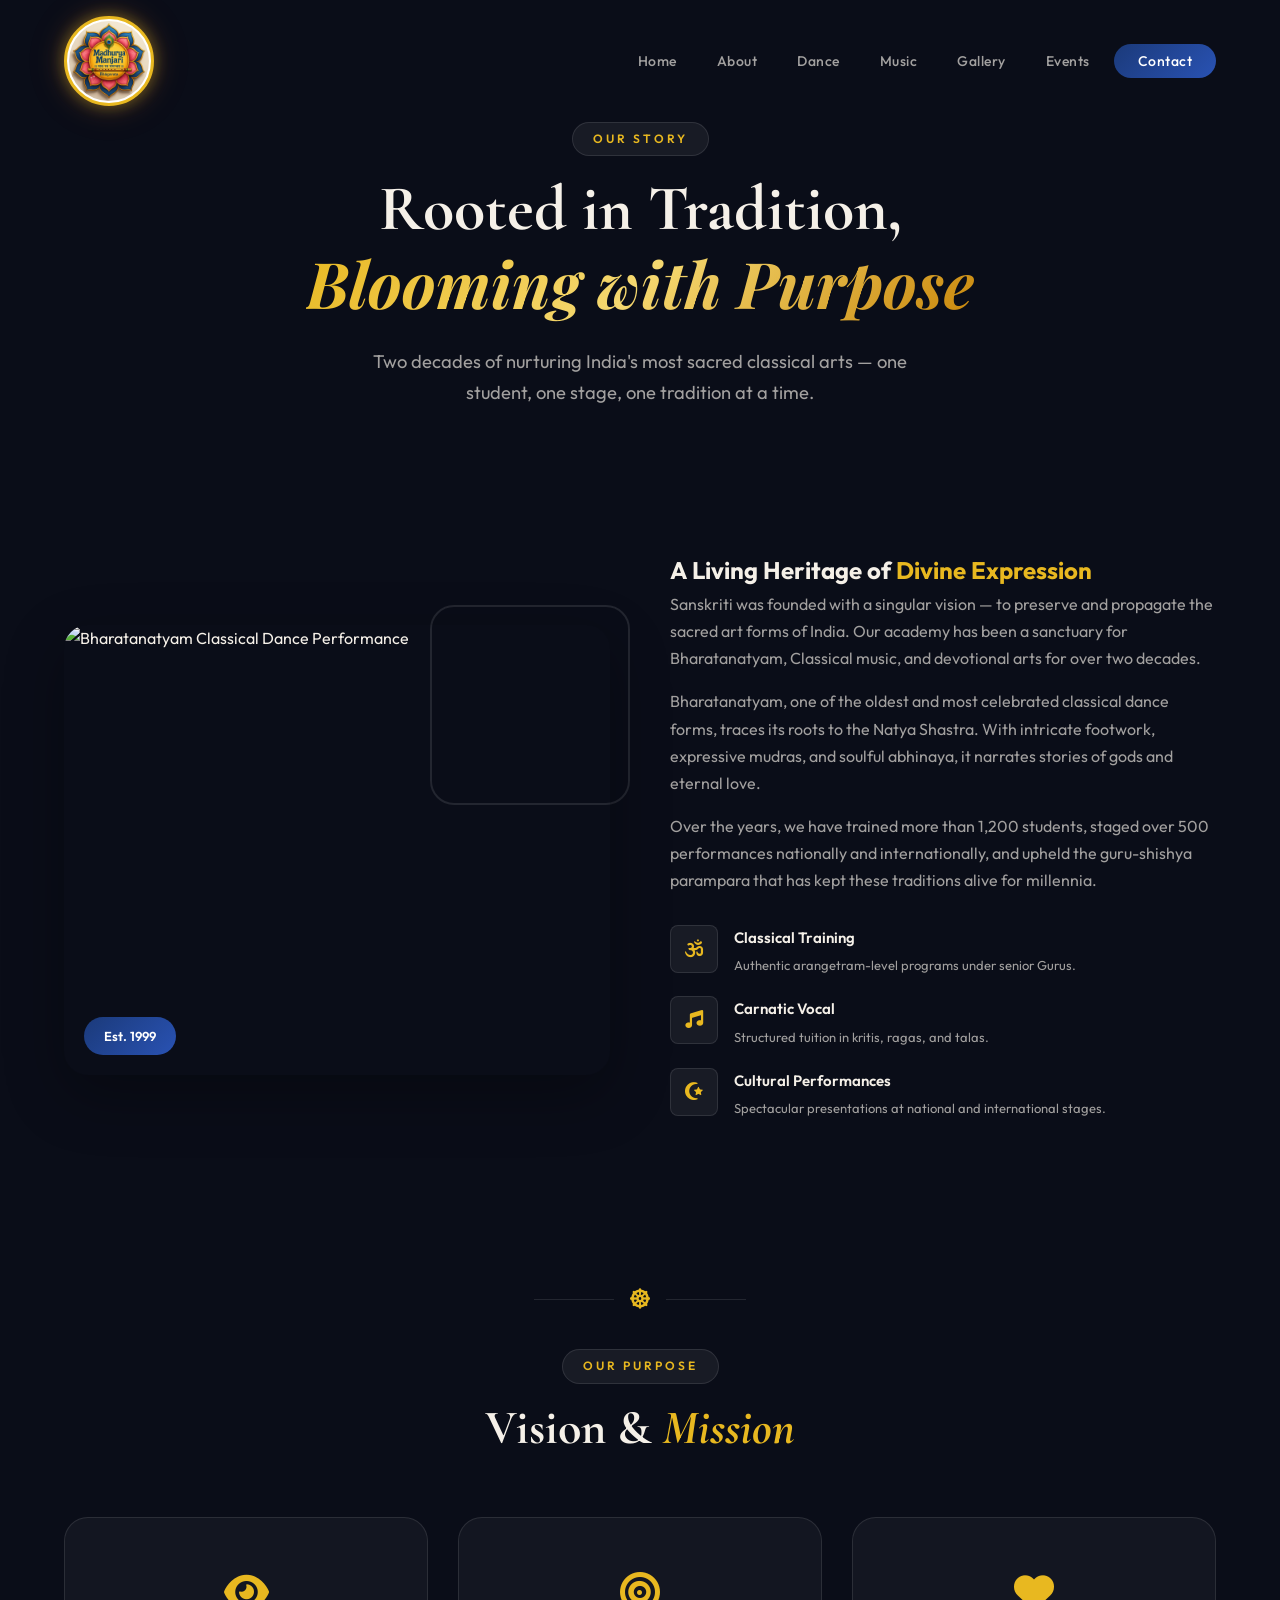
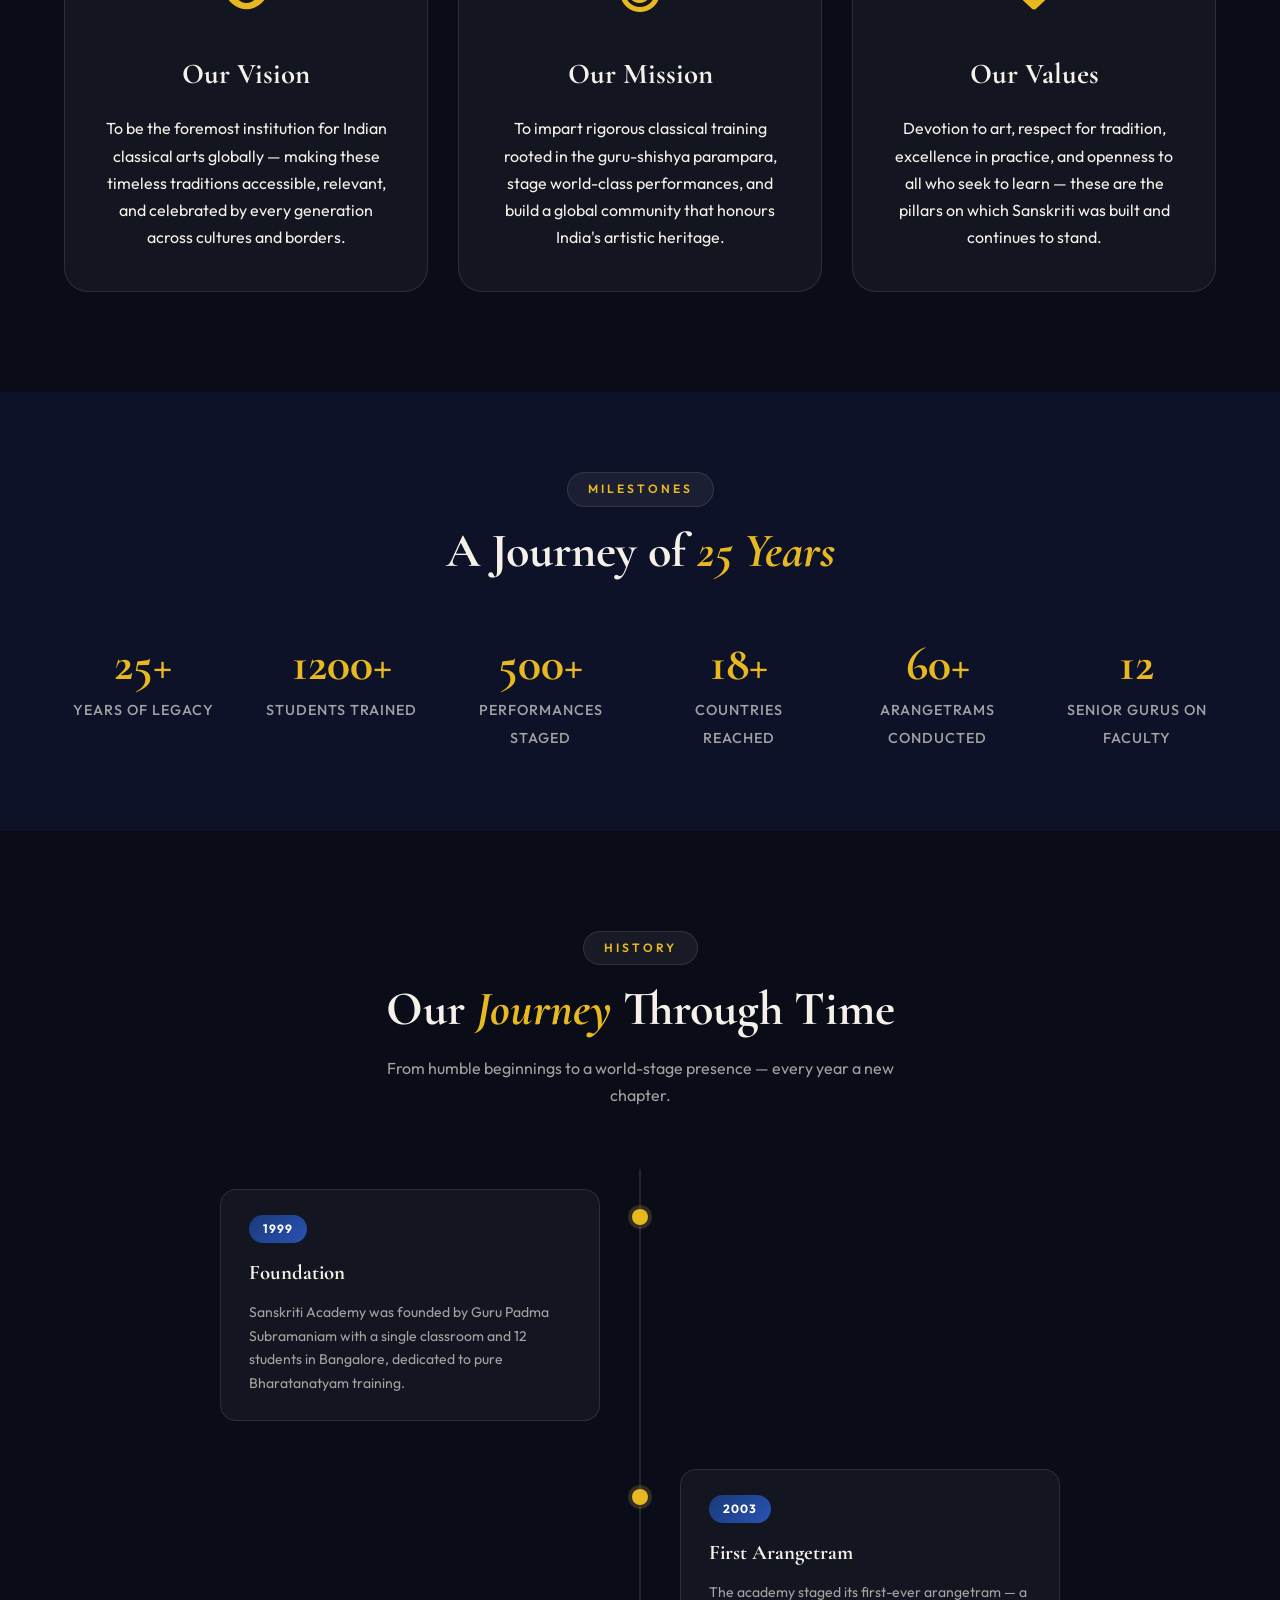
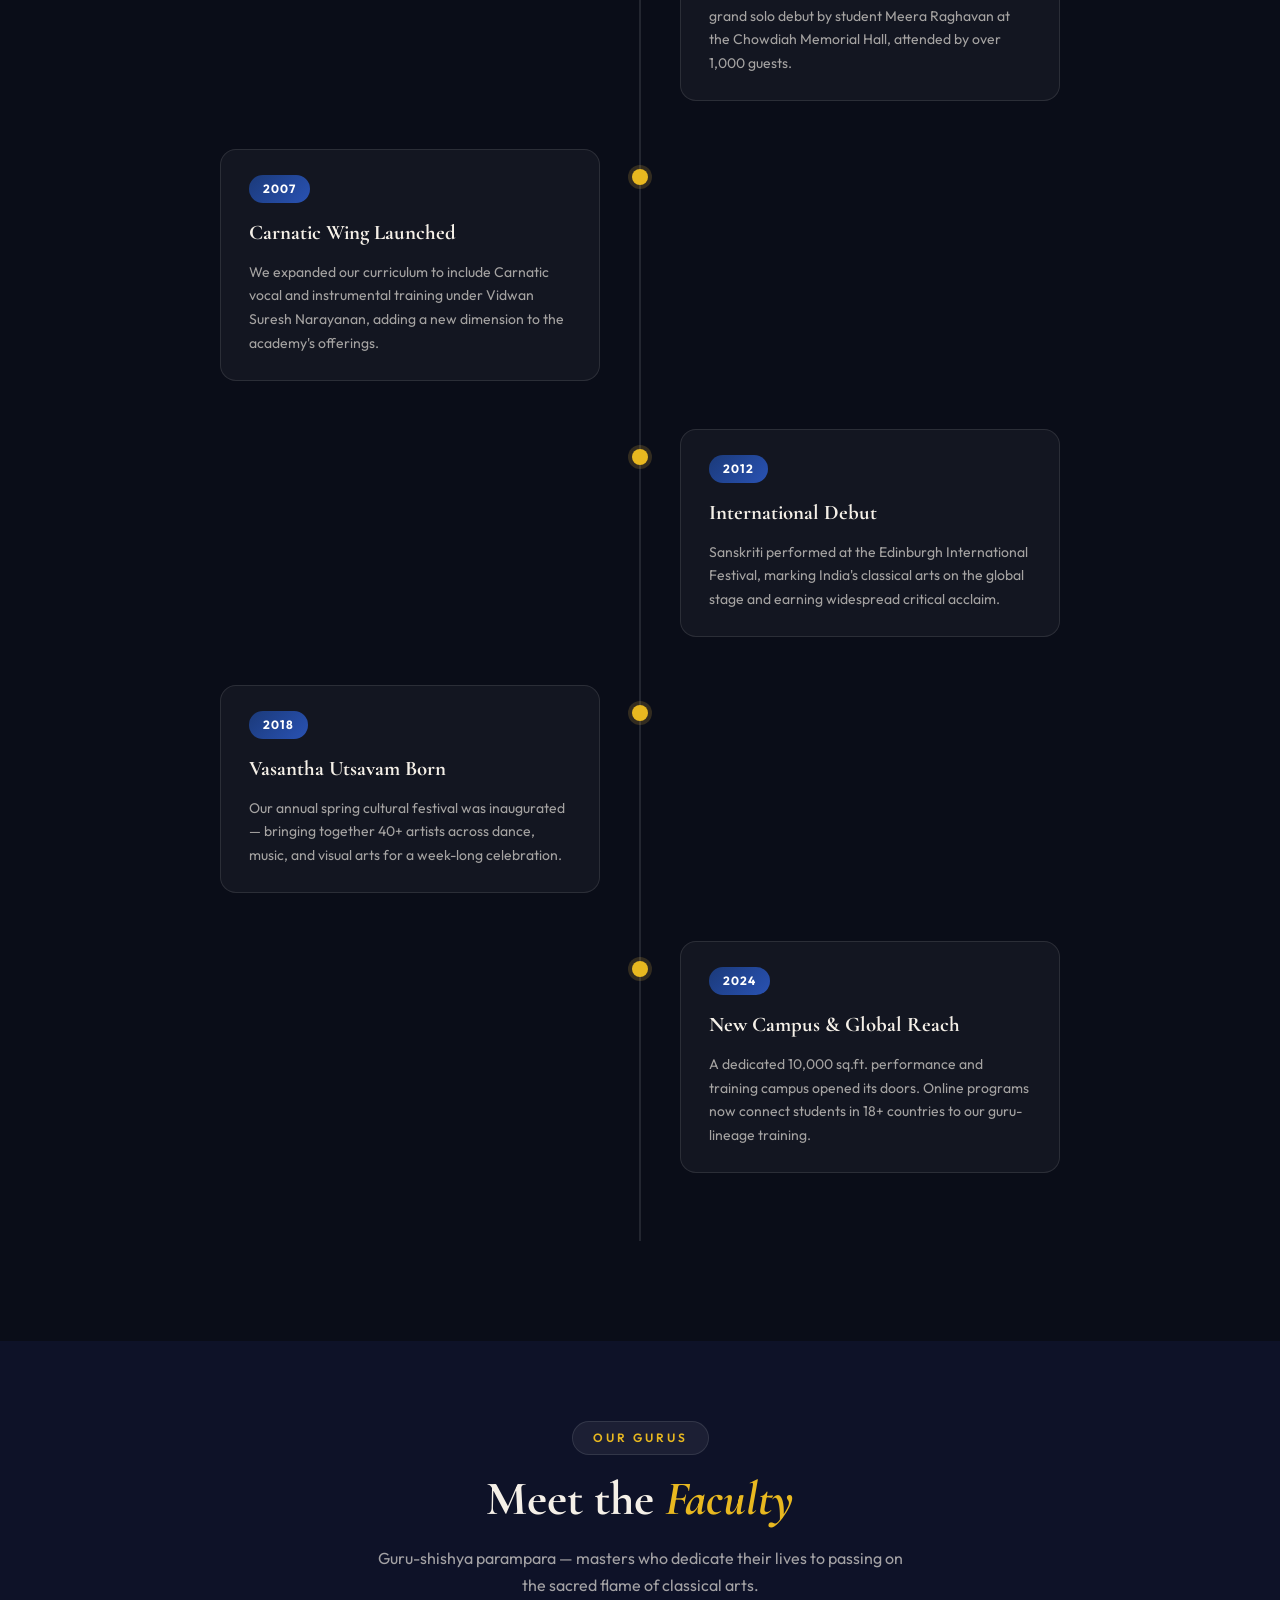
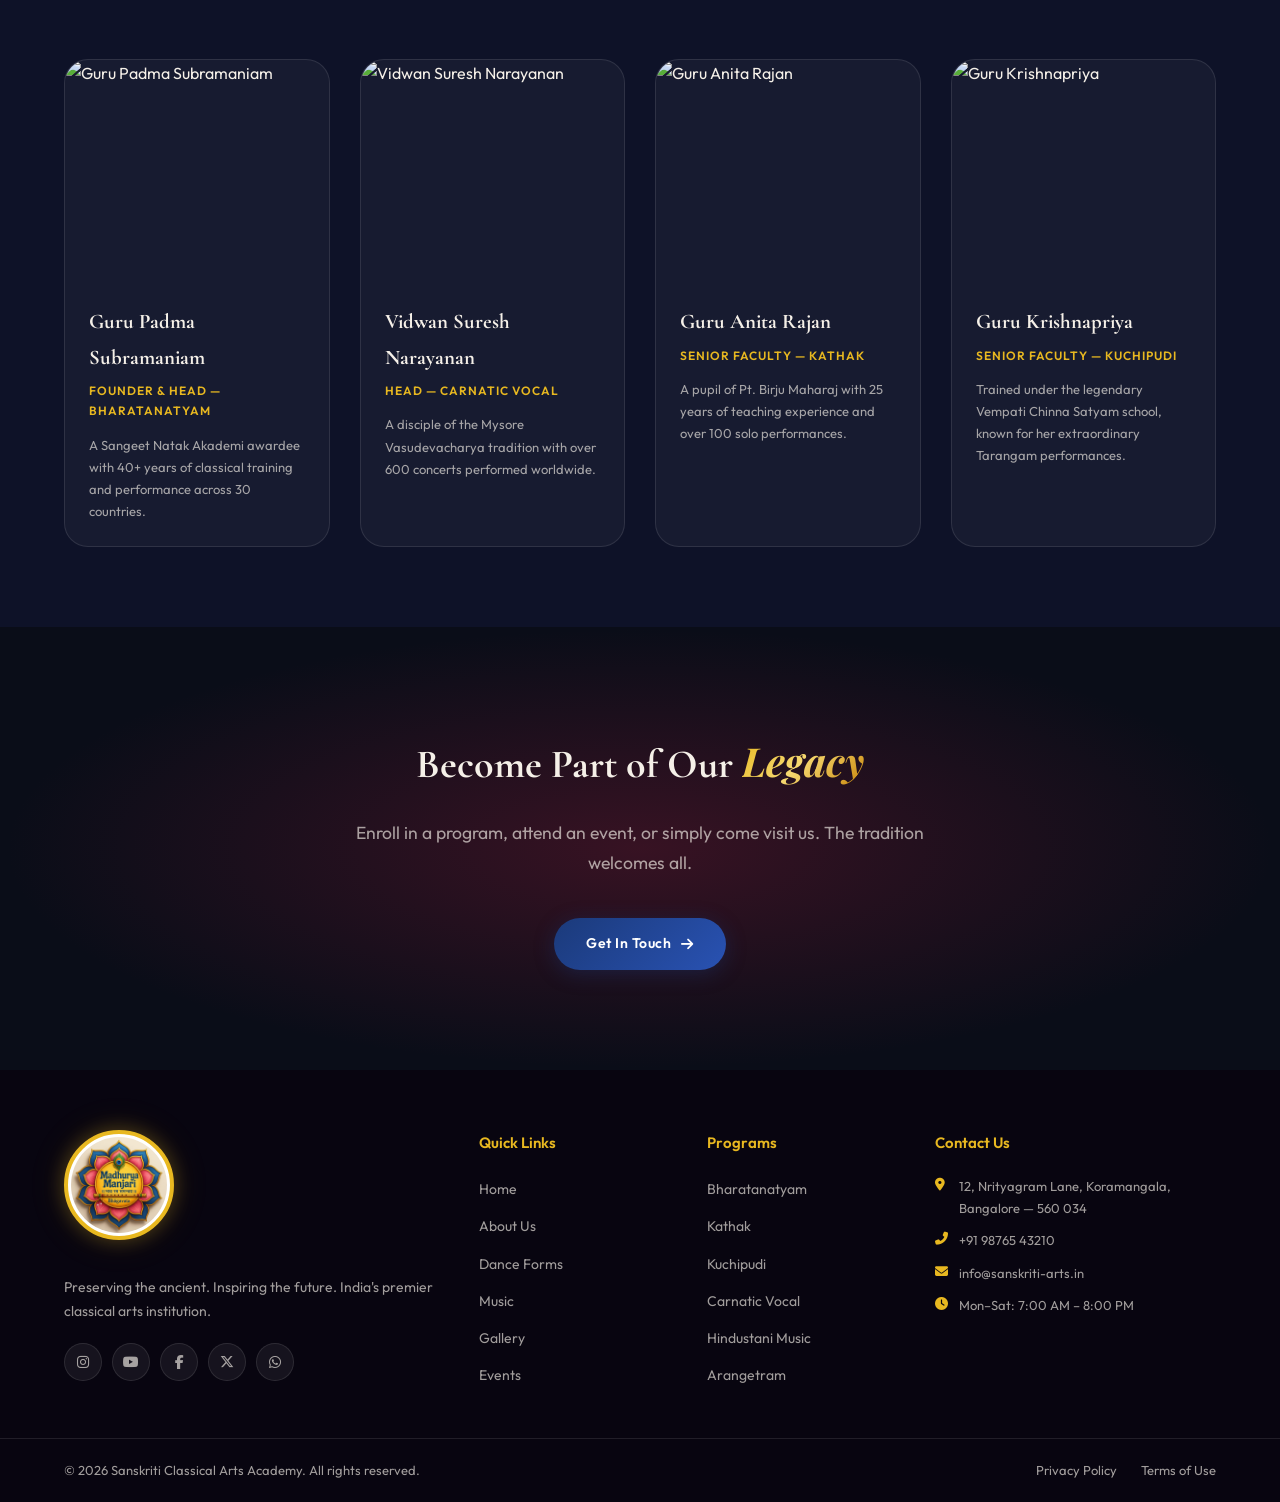
==== about.html @ 02250d00 "Add initial website structure, core styling, and assets for the Sanskriti project." ====
<!DOCTYPE html>
<html lang="en">

<head>
  <meta charset="UTF-8" />
  <meta name="viewport" content="width=device-width, initial-scale=1.0" />
  <meta name="description"
    content="About Sanskriti — A living heritage of divine expression. Discover our story of 25 years preserving Indian Classical Arts." />
  <title>About Us — Sanskriti | Indian Classical Arts</title>
  <link rel="stylesheet" href="style.css" />
  <link rel="preconnect" href="https://fonts.googleapis.com" />
  <link rel="preconnect" href="https://fonts.gstatic.com" crossorigin />
  <link
    href="https://fonts.googleapis.com/css2?family=Cormorant+Garamond:ital,wght@0,400;0,600;0,700;1,400;1,600&family=Outfit:wght@300;400;500;600&family=Playfair+Display:ital,wght@0,700;1,500&display=swap"
    rel="stylesheet" />
  <link rel="stylesheet" href="https://cdnjs.cloudflare.com/ajax/libs/font-awesome/6.5.0/css/all.min.css" />
</head>

<body>

  <!-- ===== NAVBAR ===== -->
  <nav class="navbar scrolled" id="navbar">
    <div class="nav-container">
      <a href="index.html" class="nav-logo">
        <img src="images/home/logo.jpeg" alt="Madhurya Manjari" class="nav-logo-img" />
      </a>
      <ul class="nav-menu" id="navMenu">
        <li><a href="index.html" class="nav-link">Home</a></li>
        <li><a href="about.html" class="nav-link active">About</a></li>
        <li><a href="dance.html" class="nav-link">Dance</a></li>
        <li><a href="music.html" class="nav-link">Music</a></li>
        <li><a href="gallery.html" class="nav-link">Gallery</a></li>
        <li><a href="events.html" class="nav-link">Events</a></li>
        <li><a href="contact.html" class="nav-link nav-cta">Contact</a></li>
      </ul>
      <button class="hamburger" id="hamburger" aria-label="Toggle Menu">
        <span></span><span></span><span></span>
      </button>
    </div>
  </nav>

  <!-- ===== PAGE HERO ===== -->
  <section class="page-hero">
    <div class="page-hero-bg"></div>
    <div class="page-hero-content" data-aos="fade-up">
      <span class="section-tag">Our Story</span>
      <h1 class="page-hero-title">Rooted in Tradition,<br /><em>Blooming with Purpose</em></h1>
      <p class="page-hero-desc">Two decades of nurturing India's most sacred classical arts — one student, one stage, one tradition at a time.</p>
    </div>
  </section>

  <!-- ===== ABOUT CONTENT ===== -->
  <section class="about section" id="about">
    <div class="container">
      <div class="about-grid">
        <div class="about-image-wrap" data-aos="fade-right">
          <div class="about-img-frame">
            <img src="https://images.unsplash.com/photo-1662399006-1d3ec6e2e23d?w=600&q=80"
              alt="Bharatanatyam Classical Dance Performance" loading="lazy" />
            <div class="img-badge">Est. 1999</div>
          </div>
          <div class="about-img-accent"></div>
        </div>
        <div class="about-text" data-aos="fade-left">
          <h2>A Living Heritage of <span class="highlight">Divine Expression</span></h2>
          <p>
            Sanskriti was founded with a singular vision — to preserve and propagate the sacred art forms of India. Our
            academy has been a sanctuary for Bharatanatyam, Classical music, and devotional arts for over two decades.
          </p>
          <p>
            Bharatanatyam, one of the oldest and most celebrated classical dance forms, traces its roots to the Natya
            Shastra. With intricate footwork, expressive mudras, and soulful abhinaya, it narrates stories of gods and
            eternal love.
          </p>
          <p>
            Over the years, we have trained more than 1,200 students, staged over 500 performances nationally and
            internationally, and upheld the guru-shishya parampara that has kept these traditions alive for millennia.
          </p>
          <div class="about-features">
            <div class="feature-item">
              <div class="feature-icon"><i class="fas fa-om"></i></div>
              <div>
                <h4>Classical Training</h4>
                <p>Authentic arangetram-level programs under senior Gurus.</p>
              </div>
            </div>
            <div class="feature-item">
              <div class="feature-icon"><i class="fas fa-music"></i></div>
              <div>
                <h4>Carnatic Vocal</h4>
                <p>Structured tuition in kritis, ragas, and talas.</p>
              </div>
            </div>
            <div class="feature-item">
              <div class="feature-icon"><i class="fas fa-star-and-crescent"></i></div>
              <div>
                <h4>Cultural Performances</h4>
                <p>Spectacular presentations at national and international stages.</p>
              </div>
            </div>
          </div>
        </div>
      </div>
    </div>
  </section>

  <!-- ===== ORNAMENTAL DIVIDER ===== -->
  <div class="ornament-divider">
    <span></span><i class="fas fa-dharmachakra"></i><span></span>
  </div>

  <!-- ===== VISION & MISSION ===== -->
  <section class="section" style="padding-top:0;">
    <div class="container">
      <div class="section-header" data-aos="fade-up">
        <span class="section-tag">Our Purpose</span>
        <h2 class="section-title">Vision &amp; <em>Mission</em></h2>
      </div>
      <div class="vm-grid">
        <div class="vm-card" data-aos="fade-up" data-aos-delay="0">
          <div class="vm-icon"><i class="fas fa-eye"></i></div>
          <h3>Our Vision</h3>
          <p>To be the foremost institution for Indian classical arts globally — making these timeless traditions accessible, relevant, and celebrated by every generation across cultures and borders.</p>
        </div>
        <div class="vm-card" data-aos="fade-up" data-aos-delay="150">
          <div class="vm-icon"><i class="fas fa-bullseye"></i></div>
          <h3>Our Mission</h3>
          <p>To impart rigorous classical training rooted in the guru-shishya parampara, stage world-class performances, and build a global community that honours India's artistic heritage.</p>
        </div>
        <div class="vm-card" data-aos="fade-up" data-aos-delay="300">
          <div class="vm-icon"><i class="fas fa-heart"></i></div>
          <h3>Our Values</h3>
          <p>Devotion to art, respect for tradition, excellence in practice, and openness to all who seek to learn — these are the pillars on which Sanskriti was built and continues to stand.</p>
        </div>
      </div>
    </div>
  </section>

  <!-- ===== MILESTONES ===== -->
  <section class="section" style="background:var(--bg-secondary); padding: 80px 0;">
    <div class="container">
      <div class="section-header" data-aos="fade-up">
        <span class="section-tag">Milestones</span>
        <h2 class="section-title">A Journey of <em>25 Years</em></h2>
      </div>
      <div class="milestones-grid">
        <div class="milestone-item" data-aos="zoom-in" data-aos-delay="0">
          <span class="milestone-num">25+</span>
          <span class="milestone-label">Years of Legacy</span>
        </div>
        <div class="milestone-item" data-aos="zoom-in" data-aos-delay="100">
          <span class="milestone-num">1200+</span>
          <span class="milestone-label">Students Trained</span>
        </div>
        <div class="milestone-item" data-aos="zoom-in" data-aos-delay="200">
          <span class="milestone-num">500+</span>
          <span class="milestone-label">Performances Staged</span>
        </div>
        <div class="milestone-item" data-aos="zoom-in" data-aos-delay="300">
          <span class="milestone-num">18+</span>
          <span class="milestone-label">Countries Reached</span>
        </div>
        <div class="milestone-item" data-aos="zoom-in" data-aos-delay="400">
          <span class="milestone-num">60+</span>
          <span class="milestone-label">Arangetrams Conducted</span>
        </div>
        <div class="milestone-item" data-aos="zoom-in" data-aos-delay="500">
          <span class="milestone-num">12</span>
          <span class="milestone-label">Senior Gurus on Faculty</span>
        </div>
      </div>
    </div>
  </section>

  <!-- ===== TIMELINE ===== -->
  <section class="section">
    <div class="container">
      <div class="section-header" data-aos="fade-up">
        <span class="section-tag">History</span>
        <h2 class="section-title">Our <em>Journey</em> Through Time</h2>
        <p class="section-desc">From humble beginnings to a world-stage presence — every year a new chapter.</p>
      </div>
      <div class="timeline">
        <div class="timeline-item" data-aos="fade-right">
          <div class="timeline-dot"></div>
          <div class="timeline-content">
            <span class="timeline-year">1999</span>
            <h4>Foundation</h4>
            <p>Sanskriti Academy was founded by Guru Padma Subramaniam with a single classroom and 12 students in Bangalore, dedicated to pure Bharatanatyam training.</p>
          </div>
        </div>
        <div class="timeline-item right" data-aos="fade-left">
          <div class="timeline-dot"></div>
          <div class="timeline-content">
            <span class="timeline-year">2003</span>
            <h4>First Arangetram</h4>
            <p>The academy staged its first-ever arangetram — a grand solo debut by student Meera Raghavan at the Chowdiah Memorial Hall, attended by over 1,000 guests.</p>
          </div>
        </div>
        <div class="timeline-item" data-aos="fade-right">
          <div class="timeline-dot"></div>
          <div class="timeline-content">
            <span class="timeline-year">2007</span>
            <h4>Carnatic Wing Launched</h4>
            <p>We expanded our curriculum to include Carnatic vocal and instrumental training under Vidwan Suresh Narayanan, adding a new dimension to the academy's offerings.</p>
          </div>
        </div>
        <div class="timeline-item right" data-aos="fade-left">
          <div class="timeline-dot"></div>
          <div class="timeline-content">
            <span class="timeline-year">2012</span>
            <h4>International Debut</h4>
            <p>Sanskriti performed at the Edinburgh International Festival, marking India's classical arts on the global stage and earning widespread critical acclaim.</p>
          </div>
        </div>
        <div class="timeline-item" data-aos="fade-right">
          <div class="timeline-dot"></div>
          <div class="timeline-content">
            <span class="timeline-year">2018</span>
            <h4>Vasantha Utsavam Born</h4>
            <p>Our annual spring cultural festival was inaugurated — bringing together 40+ artists across dance, music, and visual arts for a week-long celebration.</p>
          </div>
        </div>
        <div class="timeline-item right" data-aos="fade-left">
          <div class="timeline-dot"></div>
          <div class="timeline-content">
            <span class="timeline-year">2024</span>
            <h4>New Campus & Global Reach</h4>
            <p>A dedicated 10,000 sq.ft. performance and training campus opened its doors. Online programs now connect students in 18+ countries to our guru-lineage training.</p>
          </div>
        </div>
      </div>
    </div>
  </section>

  <!-- ===== FACULTY ===== -->
  <section class="section" style="background:var(--bg-secondary); padding: 80px 0;">
    <div class="container">
      <div class="section-header" data-aos="fade-up">
        <span class="section-tag">Our Gurus</span>
        <h2 class="section-title">Meet the <em>Faculty</em></h2>
        <p class="section-desc">Guru-shishya parampara — masters who dedicate their lives to passing on the sacred flame of classical arts.</p>
      </div>
      <div class="faculty-grid">
        <div class="faculty-card" data-aos="fade-up" data-aos-delay="0">
          <div class="faculty-img">
            <img src="https://images.unsplash.com/photo-1580489944761-15a19d654956?w=400&q=80" alt="Guru Padma Subramaniam" loading="lazy" />
          </div>
          <div class="faculty-info">
            <h4>Guru Padma Subramaniam</h4>
            <span class="faculty-role">Founder &amp; Head — Bharatanatyam</span>
            <p>A Sangeet Natak Akademi awardee with 40+ years of classical training and performance across 30 countries.</p>
          </div>
        </div>
        <div class="faculty-card" data-aos="fade-up" data-aos-delay="100">
          <div class="faculty-img">
            <img src="https://images.unsplash.com/photo-1599566150163-29194dcaad36?w=400&q=80" alt="Vidwan Suresh Narayanan" loading="lazy" />
          </div>
          <div class="faculty-info">
            <h4>Vidwan Suresh Narayanan</h4>
            <span class="faculty-role">Head — Carnatic Vocal</span>
            <p>A disciple of the Mysore Vasudevacharya tradition with over 600 concerts performed worldwide.</p>
          </div>
        </div>
        <div class="faculty-card" data-aos="fade-up" data-aos-delay="200">
          <div class="faculty-img">
            <img src="https://images.unsplash.com/photo-1531746020798-e6953c6e8e04?w=400&q=80" alt="Guru Anita Rajan" loading="lazy" />
          </div>
          <div class="faculty-info">
            <h4>Guru Anita Rajan</h4>
            <span class="faculty-role">Senior Faculty — Kathak</span>
            <p>A pupil of Pt. Birju Maharaj with 25 years of teaching experience and over 100 solo performances.</p>
          </div>
        </div>
        <div class="faculty-card" data-aos="fade-up" data-aos-delay="300">
          <div class="faculty-img">
            <img src="https://images.unsplash.com/photo-1607746882042-944635dfe10e?w=400&q=80" alt="Guru Krishnapriya" loading="lazy" />
          </div>
          <div class="faculty-info">
            <h4>Guru Krishnapriya</h4>
            <span class="faculty-role">Senior Faculty — Kuchipudi</span>
            <p>Trained under the legendary Vempati Chinna Satyam school, known for her extraordinary Tarangam performances.</p>
          </div>
        </div>
      </div>
    </div>
  </section>

  <!-- ===== CTA ===== -->
  <section class="cta-section">
    <div class="cta-bg"></div>
    <div class="container" data-aos="fade-up">
      <h2>Become Part of Our <em>Legacy</em></h2>
      <p>Enroll in a program, attend an event, or simply come visit us. The tradition welcomes all.</p>
      <a href="contact.html" class="btn btn-primary">Get In Touch <i class="fas fa-arrow-right"></i></a>
    </div>
  </section>

  <!-- ===== FOOTER ===== -->
  <footer class="footer">
    <div class="footer-top">
      <div class="container footer-grid">
        <div class="footer-brand">
          <a href="index.html" class="footer-logo">
            <img src="images/home/logo.jpeg" alt="Madhurya Manjari" class="footer-logo-img" />
          </a>
          <p>Preserving the ancient. Inspiring the future. India's premier classical arts institution.</p>
          <div class="footer-social">
            <a href="#" aria-label="Instagram"><i class="fab fa-instagram"></i></a>
            <a href="#" aria-label="YouTube"><i class="fab fa-youtube"></i></a>
            <a href="#" aria-label="Facebook"><i class="fab fa-facebook-f"></i></a>
            <a href="#" aria-label="Twitter"><i class="fab fa-x-twitter"></i></a>
            <a href="#" aria-label="WhatsApp"><i class="fab fa-whatsapp"></i></a>
          </div>
        </div>
        <div class="footer-links">
          <h4>Quick Links</h4>
          <ul>
            <li><a href="index.html">Home</a></li>
            <li><a href="about.html">About Us</a></li>
            <li><a href="dance.html">Dance Forms</a></li>
            <li><a href="music.html">Music</a></li>
            <li><a href="gallery.html">Gallery</a></li>
            <li><a href="events.html">Events</a></li>
          </ul>
        </div>
        <div class="footer-links">
          <h4>Programs</h4>
          <ul>
            <li><a href="contact.html">Bharatanatyam</a></li>
            <li><a href="contact.html">Kathak</a></li>
            <li><a href="contact.html">Kuchipudi</a></li>
            <li><a href="contact.html">Carnatic Vocal</a></li>
            <li><a href="contact.html">Hindustani Music</a></li>
            <li><a href="contact.html">Arangetram</a></li>
          </ul>
        </div>
        <div class="footer-contact">
          <h4>Contact Us</h4>
          <p><i class="fas fa-map-marker-alt"></i> 12, Nrityagram Lane, Koramangala, Bangalore — 560 034</p>
          <p><i class="fas fa-phone-alt"></i> +91 98765 43210</p>
          <p><i class="fas fa-envelope"></i> info@sanskriti-arts.in</p>
          <p><i class="fas fa-clock"></i> Mon–Sat: 7:00 AM – 8:00 PM</p>
        </div>
      </div>
    </div>
    <div class="footer-bottom">
      <div class="container footer-bottom-inner">
        <p>© 2026 Sanskriti Classical Arts Academy. All rights reserved.</p>
        <div class="footer-bottom-links">
          <a href="#">Privacy Policy</a>
          <a href="#">Terms of Use</a>
        </div>
      </div>
    </div>
  </footer>

  <button class="back-to-top" id="backToTop" aria-label="Back to top">
    <i class="fas fa-arrow-up"></i>
  </button>

  <script src="script.js"></script>
</body>

</html>
---- style.css ----
/* ============================================================
   SANSKRITI — Indian Classical Arts | Master Stylesheet
   ============================================================ */

/* ----- CSS Custom Properties ----- */
:root {
  /* === Logo-matched Palette: Madhurya Manjari === */
  --maroon: #1B3A7A;           /* Royal Blue — primary accent from logo */
  --maroon-dark: #0E2150;      /* Deep Blue — dark variant */
  --gold: #E8B820;             /* Golden Yellow — logo circle fill */
  --gold-light: #F5D870;       /* Light Gold — highlights */
  --royal-blue: #1B3A7A;       /* Exact logo blue */
  --deep-blue: #0E1F3D;
  --orange: #C8860A;           /* Amber Gold — logo border accent */
  --pink: #E8427C;             /* Vibrant Pink — logo lotus petals */
  --teal: #2D7A4F;             /* Peacock Green — logo flute accent */
  --saffron: #F5C518;          /* Bright Saffron — logo gold */
  --cream: #FFF8EF;
  --ivory: #FFFDF7;
  --bg-primary: #0A0D18;       /* Deeper navy-dark for blue theme */
  --bg-secondary: #0E1228;
  --bg-card: rgba(255, 255, 255, 0.04);
  --text-primary: #F5F0E8;
  --text-secondary: rgba(245, 240, 232, 0.65);
  --text-dark: #1a1a2e;
  --glass-bg: rgba(255, 255, 255, 0.06);
  --glass-border: rgba(255, 255, 255, 0.1);
  --radius-sm: 8px;
  --radius-md: 16px;
  --radius-lg: 24px;
  --radius-xl: 32px;
  --gold-gradient: linear-gradient(135deg, #E8B820, #F5D870, #C8860A);
  --maroon-gradient: linear-gradient(135deg, #1B3A7A, #2952B3); /* Blue gradient */
  --pink-gradient: linear-gradient(135deg, #E8427C, #B02A5C);   /* Pink gradient */
  --teal-gradient: linear-gradient(135deg, #2D7A4F, #42B877);   /* Peacock green */
  --hero-gradient: linear-gradient(180deg, rgba(10, 13, 24, 0.3) 0%, rgba(10, 13, 24, 0.85) 100%);
  --section-padding: 100px 0;
  --transition: all 0.4s cubic-bezier(0.25, 0.8, 0.25, 1);
  --nav-height: 80px;
  --font-heading: 'Cormorant Garamond', 'Georgia', serif;
  --font-display: 'Playfair Display', serif;
  --font-body: 'Outfit', 'Segoe UI', sans-serif;
}

/* ----- Reset ----- */
*,
*::before,
*::after {
  margin: 0;
  padding: 0;
  box-sizing: border-box;
}

html {
  scroll-behavior: smooth;
  scroll-padding-top: var(--nav-height);
}

body {
  font-family: var(--font-body);
  background: var(--bg-primary);
  color: var(--text-primary);
  line-height: 1.7;
  overflow-x: hidden;
  -webkit-font-smoothing: antialiased;
}

a {
  color: inherit;
  text-decoration: none;
}

ul {
  list-style: none;
}

img {
  max-width: 100%;
  display: block;
}

button {
  cursor: pointer;
  border: none;
  background: none;
  font-family: inherit;
}

/* ----- Utility ----- */
.container {
  max-width: 1200px;
  margin: 0 auto;
  padding: 0 24px;
}

.section {
  padding: var(--section-padding);
  position: relative;
}

.highlight {
  color: var(--gold);
}

em {
  font-style: italic;
  color: var(--gold);
}

/* ============ NAVBAR ============ */
.navbar {
  position: fixed;
  top: 0;
  left: 0;
  width: 100%;
  z-index: 1000;
  padding: 16px 0;
  background: transparent;
  transition: var(--transition);
}

.navbar.scrolled {
  background: rgba(14, 11, 22, 0.92);
  backdrop-filter: blur(20px);
  padding: 10px 0;
  box-shadow: 0 4px 30px rgba(0, 0, 0, 0.3);
}

.nav-container {
  max-width: 1200px;
  margin: 0 auto;
  padding: 0 24px;
  display: flex;
  align-items: center;
  justify-content: space-between;
}

.nav-logo {
  display: flex;
  align-items: center;
  gap: 10px;
}

.logo-icon {
  font-size: 28px;
}

.logo-text {
  font-family: var(--font-heading);
  font-size: 28px;
  font-weight: 700;
  background: var(--gold-gradient);
  -webkit-background-clip: text;
  -webkit-text-fill-color: transparent;
  background-clip: text;
}

/* === Logo Image Styles (Enhanced & Larger) === */
.nav-logo-img {
  height: 90px;
  width: 90px;
  object-fit: cover;
  border-radius: 50%;
  border: 3px solid var(--gold);
  box-shadow: 
    0 0 15px rgba(232, 184, 32, 0.4),
    0 0 30px rgba(232, 184, 32, 0.2),
    0 0 45px rgba(232, 66, 124, 0.1);
  transition: var(--transition);
  background: white; /* Ensures visibility if the image has transparency */
  padding: 2px;
}

.nav-logo:hover .nav-logo-img {
  box-shadow: 
    0 0 25px rgba(232, 184, 32, 0.6),
    0 0 50px rgba(232, 184, 32, 0.4),
    0 0 70px rgba(232, 66, 124, 0.3);
  transform: scale(1.08) rotate(5deg);
}

.footer-logo-img {
  height: 110px;
  width: 110px;
  object-fit: cover;
  border-radius: 50%;
  border: 4px solid var(--gold);
  box-shadow: 
    0 0 20px rgba(232, 184, 32, 0.3),
    0 0 40px rgba(232, 184, 32, 0.1);
  margin-bottom: 20px;
  display: block;
  background: white;
  padding: 3px;
}

.nav-menu {
  display: flex;
  align-items: center;
  gap: 8px;
}

.nav-link {
  padding: 8px 16px;
  border-radius: var(--radius-sm);
  font-size: 14px;
  font-weight: 500;
  letter-spacing: 0.5px;
  transition: var(--transition);
  color: var(--text-secondary);
}

.nav-link:hover,
.nav-link.active {
  color: var(--gold);
}

.nav-cta {
  background: var(--maroon-gradient) !important;
  color: white !important;
  border-radius: 30px;
  padding: 8px 24px;
}

.nav-cta:hover {
  transform: translateY(-2px);
  box-shadow: 0 4px 15px rgba(27, 58, 122, 0.55);
}

.hamburger {
  display: none;
  flex-direction: column;
  justify-content: center;
  align-items: flex-end; /* Align bars asymmetrically to the right */
  gap: 6px;
  width: 45px;
  height: 45px;
  padding: 5px;
  cursor: pointer;
  background: transparent;
  border: none;
  z-index: 1000;
}

.hamburger span {
  display: block;
  height: 2.5px;
  background: var(--gold);
  border-radius: 4px;
  transition: all 0.4s cubic-bezier(0.68, -0.55, 0.265, 1.55);
}

/* Asymmetric staggered widths */
.hamburger span:nth-child(1) { width: 30px; }
.hamburger span:nth-child(2) { width: 20px; }
.hamburger span:nth-child(3) { width: 30px; }

/* Interactive Hover effect - Expand middle bar */
.hamburger:hover span:nth-child(2) {
  width: 30px;
}

/* Active State (The 'X') */
.hamburger.active span:nth-child(1) {
  transform: translateY(8.5px) rotate(45deg);
}

.hamburger.active span:nth-child(2) {
  opacity: 0;
  transform: translateX(15px); /* Slide out before fading */
}

.hamburger.active span:nth-child(3) {
  transform: translateY(-8.5px) rotate(-45deg);
}

/* Base tablet overrides for header */
@media (max-width: 992px) {
  .nav-logo-img {
    height: 70px;
    width: 70px;
  }
}

@media (max-width: 768px) {
  .navbar {
    padding: 15px 5%; /* Less top/bottom padding on mobile */
  }
  
  .nav-logo-img {
    height: 60px;
    width: 60px;
  }
}

/* ============ HERO ============ */
.hero {
  min-height: 100vh;
  display: flex;
  align-items: center;
  justify-content: center;
  position: relative;
  overflow: hidden;
}

/* === Hero Carousel Base === */
.hero-carousel {
  position: absolute;
  inset: 0;
  overflow: hidden;
  z-index: 0;
}

.carousel-slide {
  position: absolute;
  inset: 0;
  opacity: 0;
  visibility: hidden;
  transition: opacity 1.5s cubic-bezier(0.4, 0, 0.2, 1), visibility 1.5s;
  display: flex;
  align-items: center;
  justify-content: center;
}

.carousel-slide.active {
  opacity: 1;
  visibility: visible;
  z-index: 2;
}

.slide-bg {
  position: absolute;
  inset: 0;
  background-size: cover;
  background-position: center;
  transform: scale(1.1);
  transition: transform 10s ease-out;
  z-index: 0;
}

.carousel-slide.active .slide-bg {
  transform: scale(1);
}

.carousel-slide::after {
  content: '';
  position: absolute;
  inset: 0;
  background: linear-gradient(to bottom, rgba(10, 13, 24, 0.3), rgba(10, 13, 24, 0.85));
  z-index: 1;
}

/* === Content Animations === */
.carousel-slide .hero-content > * {
  opacity: 0;
  transform: translateY(30px);
  transition: all 1s cubic-bezier(0.22, 1, 0.36, 1);
}

.carousel-slide.active .hero-content > * {
  opacity: 1;
  transform: translateY(0);
}

.carousel-slide.active .hero-badge { transition-delay: 0.4s; }
.carousel-slide.active .hero-title { transition-delay: 0.6s; }
.carousel-slide.active .hero-subtitle { transition-delay: 0.8s; }
.carousel-slide.active .hero-buttons { transition-delay: 1s; }

/* === Carousel Controls === */
.carousel-controls {
  position: absolute;
  right: 40px;
  top: 50%;
  transform: translateY(-50%);
  display: flex;
  flex-direction: column;
  gap: 15px;
  z-index: 10;
}

.nav-dot {
  width: 10px;
  height: 10px;
  border-radius: 50%;
  border: 1.5px solid var(--gold);
  cursor: pointer;
  transition: var(--transition);
}

.nav-dot.active {
  background: var(--gold);
  transform: scale(1.3);
  box-shadow: 0 0 10px var(--gold);
}

/* === Sacred Light Overlay === */
.hero-light-overlay {
  position: absolute;
  inset: 0;
  pointer-events: none;
  z-index: 3;
  background: radial-gradient(circle at 50% -20%, rgba(232, 184, 32, 0.15) 0%, transparent 60%);
  mix-blend-mode: screen;
  animation: glowPulse 5s ease-in-out infinite alternate;
}

@keyframes glowPulse {
  0% { opacity: 0.4; }
  100% { opacity: 0.8; }
}

.hero-fixed-bottom {
  position: absolute;
  bottom: 110px;
  left: 0;
  right: 0;
  z-index: 5;
  display: flex;
  justify-content: center;
  pointer-events: none;
}

.hero-fixed-bottom .hero-stats {
  pointer-events: auto;
  transform: scale(0.95);
  padding: 16px 30px;
}

.hero-particles {
  position: absolute;
  inset: 0;
  z-index: 1;
  pointer-events: none;
}

.hero-particles .particle {
  position: absolute;
  width: 4px;
  height: 4px;
  background: var(--gold);
  border-radius: 50%;
  opacity: 0;
  animation: particleFade 4s ease-in-out infinite;
}

@keyframes particleFade {

  0%,
  100% {
    opacity: 0;
    transform: translateY(0) scale(0.5);
  }

  50% {
    opacity: 0.6;
    transform: translateY(-40px) scale(1);
  }
}

.hero-content {
  position: relative;
  z-index: 2;
  text-align: center;
  max-width: 850px;
  padding: 0 24px;
  margin-top: -60px; /* Offset for better visual balance */
}

.hero-badge {
  display: inline-block;
  padding: 5px 24px;
  background: var(--glass-bg);
  border: 1px solid var(--glass-border);
  border-radius: 30px;
  font-size: 13px;
  font-weight: 500;
  letter-spacing: 3px;
  text-transform: uppercase;
  color: var(--gold);
  margin-bottom: 20px;
  backdrop-filter: blur(10px);
}

.hero-title {
  font-family: var(--font-heading);
  font-size: clamp(2.5rem, 6vw, 5rem);
  font-weight: 700;
  line-height: 1.15;
  margin-bottom: 24px;
}

.hero-title em {
  font-family: var(--font-display);
  background: var(--gold-gradient);
  -webkit-background-clip: text;
  -webkit-text-fill-color: transparent;
  background-clip: text;
}

.hero-subtitle {
  font-size: clamp(1rem, 2vw, 1.15rem);
  color: var(--text-secondary);
  max-width: 580px;
  margin: 0 auto 36px;
  line-height: 1.8;
}

.hero-buttons {
  display: flex;
  gap: 16px;
  justify-content: center;
  flex-wrap: wrap;
  margin-bottom: 50px;
}

.hero-stats {
  display: flex;
  align-items: center;
  justify-content: center;
  gap: 30px;
  padding: 24px 36px;
  border-radius: var(--radius-lg);
  background: var(--glass-bg);
  border: 1px solid var(--glass-border);
  backdrop-filter: blur(20px);
}

.stat {
  text-align: center;
}

.stat-num {
  display: block;
  font-family: var(--font-heading);
  font-size: 2rem;
  font-weight: 700;
  color: var(--gold);
}

.stat-label {
  font-size: 12px;
  color: var(--text-secondary);
  letter-spacing: 1px;
  text-transform: uppercase;
}

.stat-divider {
  width: 1px;
  height: 40px;
  background: var(--glass-border);
}

.hero-scroll {
  position: absolute;
  bottom: 32px;
  left: 50%;
  transform: translateX(-50%);
  z-index: 3;
  display: flex;
  flex-direction: column;
  align-items: center;
  gap: 8px;
}

.hero-scroll span {
  font-size: 11px;
  letter-spacing: 3px;
  text-transform: uppercase;
  color: var(--text-secondary);
}

.scroll-line {
  width: 1px;
  height: 50px;
  background: linear-gradient(to bottom, var(--gold), transparent);
  animation: scrollAnim 2s infinite;
}

@keyframes scrollAnim {
  0% {
    opacity: 1;
    transform: scaleY(1);
  }

  50% {
    opacity: 0.3;
    transform: scaleY(0.5);
  }

  100% {
    opacity: 1;
    transform: scaleY(1);
  }
}

/* ============ BUTTONS ============ */
.btn {
  display: inline-flex;
  align-items: center;
  gap: 10px;
  padding: 14px 32px;
  border-radius: 50px;
  font-weight: 600;
  font-size: 14px;
  letter-spacing: 0.5px;
  transition: var(--transition);
}

.btn-primary {
  background: var(--maroon-gradient);
  color: white;
  box-shadow: 0 4px 20px rgba(27, 58, 122, 0.38);
}

.btn-primary:hover {
  transform: translateY(-3px);
  box-shadow: 0 8px 30px rgba(27, 58, 122, 0.55);
}

.btn-outline {
  border: 1px solid var(--glass-border);
  color: var(--text-primary);
  background: var(--glass-bg);
  backdrop-filter: blur(5px);
}

.btn-outline:hover {
  border-color: var(--gold);
  color: var(--gold);
}

.btn-outline-sm {
  display: inline-flex;
  align-items: center;
  gap: 8px;
  padding: 8px 20px;
  border: 1px solid var(--glass-border);
  border-radius: 30px;
  font-size: 13px;
  font-weight: 500;
  transition: var(--transition);
  color: var(--text-secondary);
}

.btn-outline-sm:hover {
  border-color: var(--gold);
  color: var(--gold);
}

.btn-primary-sm {
  display: inline-flex;
  align-items: center;
  gap: 6px;
  padding: 8px 22px;
  border-radius: 30px;
  font-size: 13px;
  font-weight: 600;
  background: var(--maroon-gradient);
  color: white;
  transition: var(--transition);
}

.btn-primary-sm:hover {
  transform: translateY(-2px);
  box-shadow: 0 6px 20px rgba(27, 58, 122, 0.45);
}

.btn-full {
  width: 100%;
  justify-content: center;
}

/* ============ SECTION HEADERS ============ */
.section-header {
  text-align: center;
  margin-bottom: 60px;
}

.section-tag {
  display: inline-block;
  padding: 6px 20px;
  background: var(--glass-bg);
  border: 1px solid var(--glass-border);
  border-radius: 30px;
  font-size: 12px;
  font-weight: 600;
  letter-spacing: 3px;
  text-transform: uppercase;
  color: var(--gold);
  margin-bottom: 16px;
}

.section-title {
  font-family: var(--font-heading);
  font-size: clamp(2rem, 4vw, 3rem);
  font-weight: 700;
  line-height: 1.2;
  margin-bottom: 16px;
}

.section-desc {
  font-size: 1rem;
  color: var(--text-secondary);
  max-width: 550px;
  margin: 0 auto;
}

/* ============ DIVIDERS ============ */
.divider-wave {
  margin-top: -2px;
}

.divider-wave svg {
  display: block;
  width: 100%;
  height: 80px;
}

.ornament-divider {
  display: flex;
  align-items: center;
  justify-content: center;
  gap: 16px;
  padding: 40px 0;
}

.ornament-divider span {
  display: block;
  width: 80px;
  height: 1px;
  background: var(--glass-border);
}

.ornament-divider i {
  color: var(--gold);
  font-size: 20px;
  animation: spin 8s linear infinite;
}

@keyframes spin {
  100% {
    transform: rotate(360deg);
  }
}

/* ============ ABOUT ============ */
.about-grid {
  display: grid;
  grid-template-columns: 1fr 1fr;
  gap: 60px;
  align-items: center;
}

.about-image-wrap {
  position: relative;
}

.about-img-frame {
  position: relative;
  border-radius: var(--radius-lg);
  overflow: hidden;
  box-shadow: 0 20px 60px rgba(0, 0, 0, 0.3);
}

.about-img-frame img {
  width: 100%;
  height: 450px;
  object-fit: cover;
}

.img-badge {
  position: absolute;
  bottom: 20px;
  left: 20px;
  padding: 8px 20px;
  background: var(--maroon-gradient);
  color: white;
  border-radius: 30px;
  font-size: 13px;
  font-weight: 600;
}

.about-img-accent {
  position: absolute;
  top: -20px;
  right: -20px;
  width: 200px;
  height: 200px;
  border: 2px solid var(--glass-border);
  border-radius: var(--radius-lg);
  z-index: -1;
}

.about-text h3 {
  font-family: var(--font-heading);
  font-size: 1.8rem;
  font-weight: 700;
  margin-bottom: 20px;
  line-height: 1.3;
}

.about-text>p {
  color: var(--text-secondary);
  margin-bottom: 16px;
}

.about-features {
  margin: 30px 0;
  display: flex;
  flex-direction: column;
  gap: 20px;
}

.feature-item {
  display: flex;
  gap: 16px;
  align-items: flex-start;
}

.feature-icon {
  width: 48px;
  height: 48px;
  min-width: 48px;
  display: flex;
  align-items: center;
  justify-content: center;
  border-radius: var(--radius-sm);
  background: var(--glass-bg);
  border: 1px solid var(--glass-border);
  color: var(--gold);
  font-size: 18px;
}

.feature-item h4 {
  font-size: 15px;
  font-weight: 600;
  margin-bottom: 4px;
}

.feature-item p {
  font-size: 13px;
  color: var(--text-secondary);
  margin-bottom: 0;
}

/* ============ DANCE CARDS ============ */
.cards-grid {
  display: grid;
  grid-template-columns: repeat(3, 1fr);
  gap: 30px;
}

.art-card {
  border-radius: var(--radius-lg);
  overflow: hidden;
  background: var(--bg-card);
  border: 1px solid var(--glass-border);
  transition: var(--transition);
}

.art-card:hover {
  transform: translateY(-8px);
  border-color: rgba(212, 168, 67, 0.3);
  box-shadow: 0 20px 50px rgba(0, 0, 0, 0.3);
}

.art-card.featured {
  border-color: rgba(212, 168, 67, 0.2);
}

.card-image {
  position: relative;
  overflow: hidden;
  height: 260px;
}

.card-image img {
  width: 100%;
  height: 100%;
  object-fit: cover;
  transition: transform 0.6s ease;
}

.art-card:hover .card-image img {
  transform: scale(1.1);
}

.card-overlay {
  position: absolute;
  inset: 0;
  background: rgba(14, 11, 22, 0.4);
  display: flex;
  align-items: center;
  justify-content: center;
  opacity: 0;
  transition: var(--transition);
}

.card-overlay i {
  font-size: 40px;
  color: var(--gold);
}

.art-card:hover .card-overlay {
  opacity: 1;
}

.card-badge {
  position: absolute;
  top: 16px;
  right: 16px;
  padding: 4px 14px;
  background: var(--maroon-gradient);
  color: white;
  border-radius: 20px;
  font-size: 11px;
  font-weight: 600;
  letter-spacing: 1px;
}

.card-body {
  padding: 28px;
}

.card-body h3 {
  font-family: var(--font-heading);
  font-size: 1.5rem;
  font-weight: 700;
  margin-bottom: 12px;
}

.card-body p {
  font-size: 14px;
  color: var(--text-secondary);
  margin-bottom: 16px;
  line-height: 1.7;
}

.card-tags {
  display: flex;
  gap: 8px;
  margin-bottom: 20px;
  flex-wrap: wrap;
}

.card-tags span {
  padding: 4px 12px;
  border-radius: 20px;
  font-size: 11px;
  background: var(--glass-bg);
  border: 1px solid var(--glass-border);
  color: var(--text-secondary);
}

/* ============ MUSIC ============ */
.music-section {
  background: var(--bg-secondary);
}

.music-bg-pattern {
  position: absolute;
  inset: 0;
  background: radial-gradient(ellipse at 30% 50%, rgba(45, 122, 79, 0.1) 0%, transparent 50%),
    radial-gradient(ellipse at 70% 50%, rgba(232, 66, 124, 0.08) 0%, transparent 50%);
}

.music-cards {
  display: grid;
  grid-template-columns: repeat(3, 1fr);
  gap: 30px;
  position: relative;
  z-index: 1;
}

.music-card {
  position: relative;
  border-radius: var(--radius-lg);
  overflow: hidden;
  background: var(--bg-card);
  border: 1px solid var(--glass-border);
  transition: var(--transition);
  padding-bottom: 0;
}

.music-card:hover {
  transform: translateY(-8px);
  border-color: rgba(232, 184, 32, 0.35);
  box-shadow: 0 20px 50px rgba(0, 0, 0, 0.3);
}

.music-card-icon {
  position: absolute;
  top: 20px;
  right: 20px;
  z-index: 3;
  width: 44px;
  height: 44px;
  display: flex;
  align-items: center;
  justify-content: center;
  background: var(--glass-bg);
  border: 1px solid var(--glass-border);
  border-radius: 50%;
  color: var(--gold);
  backdrop-filter: blur(10px);
}

.music-card-glow {
  position: absolute;
  top: -50%;
  left: -50%;
  width: 200%;
  height: 200%;
  background: radial-gradient(circle, rgba(232, 184, 32, 0.1) 0%, transparent 70%);
  opacity: 0;
  transition: opacity 0.5s;
}

.music-card:hover .music-card-glow {
  opacity: 1;
}

.music-card img {
  width: 100%;
  height: 220px;
  object-fit: cover;
}

.music-card-content {
  padding: 28px;
}

.music-card-content h3 {
  font-family: var(--font-heading);
  font-size: 1.5rem;
  font-weight: 700;
  margin-bottom: 12px;
}

.music-card-content p {
  font-size: 14px;
  color: var(--text-secondary);
  line-height: 1.7;
  margin-bottom: 16px;
}

.music-waveform {
  display: flex;
  gap: 3px;
  align-items: flex-end;
  height: 30px;
}

.music-waveform span {
  width: 3px;
  border-radius: 3px;
  background: var(--teal-gradient);
  opacity: 0.5;
  animation: waveform 1.2s infinite ease-in-out;
}

.music-waveform span:nth-child(1) {
  height: 10px;
  animation-delay: 0s;
}

.music-waveform span:nth-child(2) {
  height: 20px;
  animation-delay: 0.1s;
}

.music-waveform span:nth-child(3) {
  height: 15px;
  animation-delay: 0.2s;
}

.music-waveform span:nth-child(4) {
  height: 25px;
  animation-delay: 0.15s;
}

.music-waveform span:nth-child(5) {
  height: 12px;
  animation-delay: 0.25s;
}

.music-waveform span:nth-child(6) {
  height: 18px;
  animation-delay: 0.3s;
}

.music-waveform span:nth-child(7) {
  height: 22px;
  animation-delay: 0.05s;
}

.music-waveform span:nth-child(8) {
  height: 14px;
  animation-delay: 0.35s;
}

.music-waveform span:nth-child(9) {
  height: 20px;
  animation-delay: 0.12s;
}

.music-waveform span:nth-child(10) {
  height: 8px;
  animation-delay: 0.4s;
}

@keyframes waveform {

  0%,
  100% {
    transform: scaleY(0.5);
  }

  50% {
    transform: scaleY(1.5);
  }
}

/* ============ GALLERY ============ */
.gallery-filters {
  display: flex;
  gap: 10px;
  justify-content: center;
  margin-bottom: 40px;
  flex-wrap: wrap;
}

.filter-btn {
  padding: 8px 24px;
  border-radius: 30px;
  font-size: 13px;
  font-weight: 500;
  background: var(--glass-bg);
  border: 1px solid var(--glass-border);
  color: var(--text-secondary);
  transition: var(--transition);
}

.filter-btn:hover,
.filter-btn.active {
  background: var(--maroon-gradient);
  color: white;
  border-color: transparent;
  box-shadow: 0 4px 16px rgba(27, 58, 122, 0.4);
}

.gallery-grid {
  display: grid;
  grid-template-columns: repeat(4, 1fr);
  grid-auto-rows: 220px;
  gap: 16px;
}

.gallery-item {
  position: relative;
  border-radius: var(--radius-md);
  overflow: hidden;
  cursor: pointer;
}

.gallery-item.tall {
  grid-row: span 2;
}

.gallery-item.wide {
  grid-column: span 2;
}

.gallery-item img {
  width: 100%;
  height: 100%;
  object-fit: cover;
  transition: transform 0.5s ease;
}

.gallery-item:hover img {
  transform: scale(1.1);
}

.gallery-hover {
  position: absolute;
  inset: 0;
  background: rgba(14, 11, 22, 0.6);
  backdrop-filter: blur(4px);
  display: flex;
  flex-direction: column;
  align-items: center;
  justify-content: center;
  gap: 8px;
  opacity: 0;
  transition: var(--transition);
}

.gallery-item:hover .gallery-hover {
  opacity: 1;
}

.gallery-hover i {
  font-size: 28px;
  color: var(--gold);
}

.gallery-hover span {
  font-size: 14px;
  font-weight: 500;
  color: white;
}

.gallery-item.hidden {
  display: none;
}

/* ============ LIGHTBOX ============ */
.lightbox {
  position: fixed;
  inset: 0;
  z-index: 9999;
  background: rgba(0, 0, 0, 0.95);
  backdrop-filter: blur(20px);
  display: flex;
  align-items: center;
  justify-content: center;
  opacity: 0;
  visibility: hidden;
  transition: var(--transition);
}

.lightbox.active {
  opacity: 1;
  visibility: visible;
}

.lightbox-close {
  position: absolute;
  top: 24px;
  right: 24px;
  width: 48px;
  height: 48px;
  display: flex;
  align-items: center;
  justify-content: center;
  background: var(--glass-bg);
  border: 1px solid var(--glass-border);
  border-radius: 50%;
  color: white;
  font-size: 20px;
  transition: var(--transition);
}

.lightbox-close:hover {
  background: var(--maroon);
}

.lightbox-prev,
.lightbox-next {
  position: absolute;
  top: 50%;
  transform: translateY(-50%);
  width: 48px;
  height: 48px;
  display: flex;
  align-items: center;
  justify-content: center;
  background: var(--glass-bg);
  border: 1px solid var(--glass-border);
  border-radius: 50%;
  color: white;
  font-size: 18px;
  transition: var(--transition);
}

.lightbox-prev {
  left: 24px;
}

.lightbox-next {
  right: 24px;
}

.lightbox-prev:hover,
.lightbox-next:hover {
  background: var(--maroon);
}

.lightbox-content {
  max-width: 90vw;
  max-height: 85vh;
  text-align: center;
}

.lightbox-content img {
  max-width: 100%;
  max-height: 80vh;
  object-fit: contain;
  border-radius: var(--radius-md);
}

#lightboxCaption {
  margin-top: 16px;
  color: var(--text-secondary);
  font-size: 14px;
}

/* ============ EVENTS CARD GRID ============ */
.events-section {
  background: var(--bg-secondary);
  position: relative;
  overflow: hidden;
}

.events-bg-glow {
  position: absolute;
  inset: 0;
  pointer-events: none;
  background:
    radial-gradient(ellipse at 15% 40%, rgba(123, 26, 51, 0.12) 0%, transparent 55%),
    radial-gradient(ellipse at 85% 60%, rgba(26, 139, 127, 0.10) 0%, transparent 55%);
}

.events-grid {
  display: grid;
  grid-template-columns: repeat(2, 1fr);
  gap: 28px;
  position: relative;
  z-index: 1;
}

.event-card {
  display: flex;
  flex-direction: column;
  border-radius: var(--radius-lg);
  overflow: hidden;
  background: var(--bg-card);
  border: 1px solid var(--glass-border);
  transition: var(--transition);
}

.event-card:hover {
  transform: translateY(-8px);
  border-color: rgba(212, 168, 67, 0.25);
  box-shadow: 0 24px 60px rgba(0, 0, 0, 0.35);
}

/* Card Header — colored gradient strip */
.event-card-header {
  display: flex;
  align-items: center;
  justify-content: space-between;
  padding: 20px 24px;
  position: relative;
}

.performance-header {
  background: linear-gradient(135deg, rgba(123, 26, 51, 0.9), rgba(90, 13, 34, 0.9));
}

.workshop-header {
  background: linear-gradient(135deg, rgba(26, 139, 127, 0.9), rgba(15, 90, 83, 0.9));
}

.festival-header {
  background: linear-gradient(135deg, rgba(232, 115, 42, 0.9), rgba(244, 162, 54, 0.85));
}

.international-header {
  background: linear-gradient(135deg, rgba(27, 58, 107, 0.95), rgba(14, 31, 61, 0.95));
}

/* Date block inside header */
.event-card-date {
  display: flex;
  align-items: center;
  gap: 12px;
}

.ev-day {
  font-family: var(--font-heading);
  font-size: 3rem;
  font-weight: 700;
  color: white;
  line-height: 1;
}

.ev-month-year {
  display: flex;
  flex-direction: column;
}

.ev-month {
  font-size: 14px;
  font-weight: 600;
  color: rgba(255, 255, 255, 0.9);
  text-transform: uppercase;
  letter-spacing: 1px;
}

.ev-year {
  font-size: 12px;
  color: rgba(255, 255, 255, 0.6);
}

/* Badge*/
.event-badge {
  padding: 5px 14px;
  border-radius: 20px;
  font-size: 11px;
  font-weight: 700;
  letter-spacing: 1.5px;
  text-transform: uppercase;
  background: rgba(255, 255, 255, 0.18);
  color: white;
  border: 1px solid rgba(255, 255, 255, 0.25);
  backdrop-filter: blur(6px);
  white-space: nowrap;
}

.badge-teal {
  background: rgba(39, 189, 168, 0.25);
  border-color: rgba(39, 189, 168, 0.4);
}

.badge-festival {
  background: rgba(255, 200, 80, 0.2);
  border-color: rgba(255, 200, 80, 0.4);
  color: #ffe89a;
}

.badge-intl {
  background: rgba(100, 140, 220, 0.2);
  border-color: rgba(100, 140, 220, 0.4);
}

/* Icon bubble */
.event-card-icon {
  display: flex;
  align-items: center;
  justify-content: center;
  width: 52px;
  height: 52px;
  border-radius: 50%;
  background: var(--glass-bg);
  border: 1px solid var(--glass-border);
  color: var(--gold);
  font-size: 20px;
  margin: -26px auto 0;
  position: relative;
  z-index: 2;
  box-shadow: 0 4px 16px rgba(0, 0, 0, 0.3);
  transition: var(--transition);
}

.event-card:hover .event-card-icon {
  background: var(--maroon-gradient);
  border-color: transparent;
  color: white;
  transform: scale(1.1) rotate(15deg);
}

/* Card body */
.event-card-body {
  padding: 20px 24px;
  flex: 1;
}

.event-card-body h3 {
  font-family: var(--font-heading);
  font-size: 1.5rem;
  font-weight: 700;
  margin-bottom: 4px;
  line-height: 1.2;
}

.event-subtitle {
  font-size: 13px;
  color: var(--gold);
  font-weight: 600;
  letter-spacing: 0.5px;
  margin-bottom: 12px;
}

.event-desc {
  font-size: 14px;
  color: var(--text-secondary);
  line-height: 1.7;
  margin-bottom: 18px;
}

/* Detail rows – stacked, no overflow */
.event-details {
  display: flex;
  flex-direction: column;
  gap: 8px;
}

.event-detail-item {
  display: flex;
  align-items: flex-start;
  gap: 10px;
  font-size: 13px;
  color: var(--text-secondary);
}

.event-detail-item i {
  color: var(--gold);
  font-size: 12px;
  margin-top: 3px;
  flex-shrink: 0;
}

.event-detail-item span {
  line-height: 1.4;
}

/* Card footer */
.event-card-footer {
  display: flex;
  align-items: center;
  justify-content: space-between;
  padding: 16px 24px;
  border-top: 1px solid var(--glass-border);
  background: rgba(255, 255, 255, 0.02);
}

.event-seats {
  display: flex;
  align-items: center;
  gap: 6px;
  font-size: 12px;
  color: var(--text-secondary);
}

.event-seats i {
  color: var(--gold);
  font-size: 11px;
}

/* ============ QUOTE BANNER ============ */
.quote-banner {
  position: relative;
  padding: 80px 0;
  overflow: hidden;
  background: linear-gradient(135deg, var(--maroon-dark), var(--royal-blue));
}

.quote-overlay {
  position: absolute;
  inset: 0;
  opacity: 0.1;
  background: url('data:image/svg+xml,<svg xmlns="http://www.w3.org/2000/svg" width="60" height="60"><circle cx="30" cy="30" r="1.5" fill="white"/></svg>');
}

.quote-banner blockquote {
  text-align: center;
  position: relative;
  z-index: 1;
}

.quote-banner .fa-quote-left {
  font-size: 40px;
  color: var(--gold);
  margin-bottom: 20px;
  display: block;
}

.quote-banner blockquote p {
  font-family: var(--font-heading);
  font-size: clamp(1.4rem, 3vw, 2rem);
  font-weight: 600;
  font-style: italic;
  margin-bottom: 12px;
}

.quote-translation {
  font-size: clamp(0.9rem, 1.5vw, 1.1rem) !important;
  color: var(--text-secondary) !important;
  font-style: normal !important;
  font-weight: 400 !important;
  font-family: var(--font-body) !important;
}

.quote-banner cite {
  display: block;
  margin-top: 16px;
  font-size: 14px;
  color: var(--gold);
  font-style: normal;
}

/* ============ CONTACT ============ */
.contact-grid {
  display: grid;
  grid-template-columns: 1fr 1fr;
  gap: 60px;
}

.contact-info h3 {
  font-family: var(--font-heading);
  font-size: 1.8rem;
  font-weight: 700;
  margin-bottom: 30px;
}

.info-item {
  display: flex;
  gap: 16px;
  margin-bottom: 24px;
}

.info-icon {
  width: 48px;
  height: 48px;
  min-width: 48px;
  display: flex;
  align-items: center;
  justify-content: center;
  border-radius: var(--radius-sm);
  background: var(--glass-bg);
  border: 1px solid var(--glass-border);
  color: var(--gold);
}

.info-item h4 {
  font-size: 15px;
  font-weight: 600;
  margin-bottom: 4px;
}

.info-item p {
  font-size: 14px;
  color: var(--text-secondary);
  line-height: 1.6;
}

.contact-social {
  display: flex;
  gap: 12px;
  margin-top: 30px;
}

.social-btn {
  width: 44px;
  height: 44px;
  display: flex;
  align-items: center;
  justify-content: center;
  border-radius: 50%;
  background: var(--glass-bg);
  border: 1px solid var(--glass-border);
  color: var(--text-secondary);
  font-size: 18px;
  transition: var(--transition);
}

.social-btn:hover {
  background: var(--maroon-gradient);
  border-color: transparent;
  color: white;
  transform: translateY(-3px);
}

/* ----- Forms ----- */
.contact-form-wrap {
  padding: 36px;
  border-radius: var(--radius-lg);
  background: var(--bg-card);
  border: 1px solid var(--glass-border);
}

.form-group {
  margin-bottom: 20px;
}

.form-group label {
  display: block;
  font-size: 13px;
  font-weight: 600;
  margin-bottom: 8px;
  letter-spacing: 0.5px;
}

.required {
  color: var(--pink);
}

.input-wrap {
  display: flex;
  align-items: center;
  gap: 12px;
  padding: 0 16px;
  border-radius: var(--radius-sm);
  background: rgba(255, 255, 255, 0.03);
  border: 1px solid var(--glass-border);
  transition: var(--transition);
}

.input-wrap:focus-within {
  border-color: var(--gold);
  box-shadow: 0 0 0 3px rgba(212, 168, 67, 0.1);
}

.input-wrap i {
  color: var(--text-secondary);
  font-size: 14px;
}

.input-wrap input,
.input-wrap select,
.input-wrap textarea {
  flex: 1;
  padding: 14px 0;
  background: none;
  border: none;
  outline: none;
  color: var(--text-primary);
  font-family: var(--font-body);
  font-size: 14px;
}

.input-wrap select option {
  background: var(--bg-primary);
}

.textarea-wrap {
  align-items: flex-start;
  padding-top: 14px;
}

.textarea-wrap i {
  margin-top: 2px;
}

.textarea-wrap textarea {
  resize: vertical;
  min-height: 100px;
}

.error-msg {
  display: block;
  font-size: 12px;
  color: #ff4d6d;
  margin-top: 6px;
  min-height: 18px;
}

.input-wrap.error {
  border-color: #ff4d6d;
}

.form-success {
  display: none;
  text-align: center;
  padding: 24px;
  margin-top: 20px;
  border-radius: var(--radius-md);
  background: rgba(26, 139, 127, 0.1);
  border: 1px solid rgba(26, 139, 127, 0.3);
}

.form-success.show {
  display: block;
  animation: fadeIn 0.5s ease;
}

.form-success i {
  font-size: 40px;
  color: var(--teal);
  margin-bottom: 12px;
  display: block;
}

.form-success p {
  color: var(--text-primary);
}

@keyframes fadeIn {
  from {
    opacity: 0;
    transform: translateY(10px);
  }

  to {
    opacity: 1;
    transform: translateY(0);
  }
}

/* ============ FOOTER ============ */
.footer {
  background: #080510;
}

.footer-top {
  padding: 60px 0 40px;
  border-bottom: 1px solid var(--glass-border);
}

.footer-grid {
  display: grid;
  grid-template-columns: 2fr 1fr 1fr 1.5fr;
  gap: 40px;
}

.footer-logo {
  display: flex;
  align-items: center;
  gap: 10px;
  margin-bottom: 16px;
}

.footer-brand p {
  font-size: 14px;
  color: var(--text-secondary);
  line-height: 1.7;
  margin-bottom: 20px;
}

.footer-social {
  display: flex;
  gap: 10px;
}

.footer-social a {
  width: 38px;
  height: 38px;
  display: flex;
  align-items: center;
  justify-content: center;
  border-radius: 50%;
  background: var(--glass-bg);
  border: 1px solid var(--glass-border);
  color: var(--text-secondary);
  font-size: 14px;
  transition: var(--transition);
}

.footer-social a:hover {
  background: var(--maroon-gradient);
  border-color: transparent;
  color: white;
}

.footer-links h4,
.footer-contact h4 {
  font-size: 15px;
  font-weight: 600;
  margin-bottom: 20px;
  color: var(--gold);
}

.footer-links li {
  margin-bottom: 10px;
}

.footer-links a {
  font-size: 14px;
  color: var(--text-secondary);
  transition: var(--transition);
}

.footer-links a:hover {
  color: var(--gold);
  padding-left: 8px;
}

.footer-contact p {
  font-size: 13px;
  color: var(--text-secondary);
  margin-bottom: 10px;
  display: flex;
  align-items: flex-start;
  gap: 10px;
}

.footer-contact i {
  color: var(--gold);
  margin-top: 3px;
  min-width: 14px;
}

.footer-bottom {
  padding: 20px 0;
}

.footer-bottom-inner {
  display: flex;
  justify-content: space-between;
  align-items: center;
}

.footer-bottom p {
  font-size: 13px;
  color: var(--text-secondary);
}

.footer-bottom-links {
  display: flex;
  gap: 24px;
}

.footer-bottom-links a {
  font-size: 13px;
  color: var(--text-secondary);
  transition: var(--transition);
}

.footer-bottom-links a:hover {
  color: var(--gold);
}

/* ============ BACK TO TOP ============ */
.back-to-top {
  position: fixed;
  bottom: 30px;
  right: 30px;
  z-index: 999;
  width: 50px;
  height: 50px;
  display: flex;
  align-items: center;
  justify-content: center;
  border-radius: 50%;
  background: var(--maroon-gradient);
  color: white;
  font-size: 18px;
  box-shadow: 0 4px 20px rgba(123, 26, 51, 0.4);
  opacity: 0;
  visibility: hidden;
  transform: translateY(20px);
  transition: var(--transition);
}

.back-to-top.visible {
  opacity: 1;
  visibility: visible;
  transform: translateY(0);
}

.back-to-top:hover {
  transform: translateY(-4px);
  box-shadow: 0 8px 30px rgba(123, 26, 51, 0.6);
}

/* ============ MODAL ============ */
.modal-overlay {
  position: fixed;
  inset: 0;
  z-index: 9998;
  background: rgba(0, 0, 0, 0.8);
  backdrop-filter: blur(10px);
  display: flex;
  align-items: center;
  justify-content: center;
  opacity: 0;
  visibility: hidden;
  transition: var(--transition);
}

.modal-overlay.active {
  opacity: 1;
  visibility: visible;
}

.modal {
  max-width: 600px;
  width: 90%;
  max-height: 80vh;
  overflow-y: auto;
  padding: 40px;
  border-radius: var(--radius-xl);
  background: var(--bg-secondary);
  border: 1px solid var(--glass-border);
  transform: scale(0.9);
  transition: var(--transition);
}

.modal-overlay.active .modal {
  transform: scale(1);
}

.modal-close {
  position: absolute;
  top: 16px;
  right: 16px;
  width: 40px;
  height: 40px;
  display: flex;
  align-items: center;
  justify-content: center;
  background: var(--glass-bg);
  border: 1px solid var(--glass-border);
  border-radius: 50%;
  color: white;
  font-size: 16px;
  transition: var(--transition);
}

.modal h3 {
  font-family: var(--font-heading);
  font-size: 1.8rem;
  margin-bottom: 16px;
  color: var(--gold);
}

.modal p {
  font-size: 14px;
  color: var(--text-secondary);
  line-height: 1.8;
  margin-bottom: 12px;
}

/* ============ SCROLL REVEAL ============ */
[data-aos] {
  opacity: 0;
  transition: opacity 0.8s ease, transform 0.8s ease;
}

[data-aos="fade-up"] {
  transform: translateY(40px);
}

[data-aos="fade-right"] {
  transform: translateX(-40px);
}

[data-aos="fade-left"] {
  transform: translateX(40px);
}

[data-aos="zoom-in"] {
  transform: scale(0.9);
}

[data-aos].aos-animate {
  opacity: 1;
  transform: none;
}

/* ============ RESPONSIVE ============ */
@media (max-width: 1024px) {
  .about-grid {
    grid-template-columns: 1fr;
    gap: 40px;
  }

  .about-img-frame img {
    height: 350px;
  }

  .cards-grid,
  .music-cards {
    grid-template-columns: repeat(2, 1fr);
  }

  .gallery-grid {
    grid-template-columns: repeat(3, 1fr);
  }

  .footer-grid {
    grid-template-columns: 1fr 1fr;
  }

}

@media (max-width: 768px) {
  :root {
    --section-padding: 70px 0;
  }

  .hamburger {
    display: flex;
  }

  .nav-menu {
    position: fixed;
    top: 0;
    right: -100%;
    width: 280px;
    height: 100vh;
    background: var(--bg-secondary);
    flex-direction: column;
    padding: 80px 30px 30px;
    gap: 8px;
    transition: right 0.4s ease;
    box-shadow: -10px 0 30px rgba(0, 0, 0, 0.3);
  }

  .nav-menu.active {
    right: 0;
  }

  .nav-link {
    padding: 12px 16px;
    font-size: 16px;
    color: #fff;
  }

  .cards-grid,
  .music-cards {
    grid-template-columns: 1fr;
  }

  .gallery-grid {
    grid-template-columns: repeat(2, 1fr);
    grid-auto-rows: 180px;
  }

  .gallery-item.wide {
    grid-column: span 1;
  }

  .contact-grid {
    grid-template-columns: 1fr;
    gap: 40px;
  }

  .hero-stats {
    flex-direction: column;
    gap: 16px;
    padding: 20px;
  }

  .stat-divider {
    width: 60px;
    height: 1px;
  }

  .footer-grid {
    grid-template-columns: 1fr;
  }

  .events-grid {
    grid-template-columns: 1fr;
  }
}

@media (max-width: 480px) {
  .hero-title {
    font-size: 2rem;
  }

  .hero-buttons {
    flex-direction: column;
    align-items: center;
  }

  .gallery-grid {
    grid-template-columns: 1fr;
    grid-auto-rows: 200px;
  }

  .gallery-item.tall {
    grid-row: span 1;
  }

  .ev-day {
    font-size: 2.4rem;
  }

  .event-card-footer {
    flex-direction: column;
    align-items: flex-start;
    gap: 10px;
  }
}

/* ============ NEW INTERNAL PAGE STYLES ============ */
.page-hero {
  min-height: 50vh;
  display: flex;
  align-items: center;
  justify-content: center;
  position: relative;
  overflow: hidden;
  padding-top: var(--nav-height);
}

.page-hero-bg {
  position: absolute;
  inset: 0;
  z-index: 0;
  background: var(--bg-primary);
}

.page-hero-content {
  position: relative;
  z-index: 2;
  text-align: center;
  max-width: 800px;
  padding: 0 24px;
}

.page-hero-title {
  font-family: var(--font-heading);
  font-size: clamp(2.5rem, 5vw, 4rem);
  font-weight: 700;
  line-height: 1.15;
  margin-bottom: 20px;
}

.page-hero-title em {
  font-family: var(--font-display);
  background: var(--gold-gradient);
  -webkit-background-clip: text;
  -webkit-text-fill-color: transparent;
  background-clip: text;
}

.page-hero-desc {
  font-size: 1.15rem;
  color: var(--text-secondary);
  max-width: 600px;
  margin: 0 auto;
}

/* Quick Nav Tiles */
.quick-nav-grid {
  display: grid;
  grid-template-columns: repeat(auto-fit, minmax(300px, 1fr));
  gap: 30px;
}
.quick-nav-card {
  background: var(--bg-card);
  border: 1px solid var(--glass-border);
  border-radius: var(--radius-lg);
  padding: 40px 30px;
  text-align: center;
  transition: var(--transition);
  display: flex;
  flex-direction: column;
  align-items: center;
  gap: 16px;
  position: relative;
  text-decoration: none;
  color: var(--text-primary);
}
.quick-nav-card:hover {
  transform: translateY(-8px);
  border-color: rgba(212, 168, 67, 0.4);
  background: rgba(255, 255, 255, 0.08);
}
.qn-icon {
  width: 60px;
  height: 60px;
  background: var(--glass-bg);
  border: 1px solid var(--glass-border);
  border-radius: 50%;
  display: flex;
  align-items: center;
  justify-content: center;
  font-size: 24px;
  color: var(--gold);
  margin-bottom: 8px;
  transition: var(--transition);
}
.quick-nav-card:hover .qn-icon {
  background: var(--gold);
  color: var(--bg-primary);
  transform: scale(1.1);
}
.quick-nav-card h3 {
  font-family: var(--font-heading);
  font-size: 1.5rem;
  font-weight: 700;
}
.quick-nav-card p {
  color: var(--text-secondary);
  font-size: 0.95rem;
  flex-grow: 1;
}
.qn-arrow {
  margin-top: auto;
  color: var(--gold);
  opacity: 0;
  transform: translateX(-10px);
  transition: var(--transition);
}
.quick-nav-card:hover .qn-arrow {
  opacity: 1;
  transform: translateX(0);
}

/* Vision & Mission */
.vm-grid {
  display: grid;
  grid-template-columns: repeat(3, 1fr);
  gap: 30px;
}
.vm-card {
  padding: 40px;
  border-radius: var(--radius-lg);
  background: var(--bg-card);
  border: 1px solid var(--glass-border);
  text-align: center;
}
.vm-icon {
  font-size: 40px;
  color: var(--gold);
  margin-bottom: 24px;
}
.vm-card h3 {
  font-family: var(--font-heading);
  font-size: 1.8rem;
  margin-bottom: 16px;
}

/* Milestones */
.milestones-grid {
  display: grid;
  grid-template-columns: repeat(auto-fit, minmax(150px, 1fr));
  gap: 40px;
  text-align: center;
}
.milestone-num {
  display: block;
  font-family: var(--font-heading);
  font-size: 3rem;
  font-weight: 700;
  color: var(--gold);
  line-height: 1;
  margin-bottom: 8px;
}
.milestone-label {
  font-size: 0.9rem;
  font-weight: 500;
  letter-spacing: 1px;
  text-transform: uppercase;
  color: var(--text-secondary);
}

/* Detail Deep Dive Grids */
.dance-detail-grid {
  display: grid;
  grid-template-columns: 1fr 1fr;
  gap: 60px;
  align-items: center;
}
.dance-detail-grid.reverse .dance-detail-img {
  order: -1;
}
.dance-detail-text p {
  margin-bottom: 16px;
  color: var(--text-secondary);
  font-size: 1.05rem;
}
.dance-detail-img img {
  border-radius: var(--radius-lg);
  box-shadow: 0 20px 50px rgba(0,0,0,0.3);
}
.detail-tags {
  display: flex;
  flex-wrap: wrap;
  gap: 12px;
  margin-top: 24px;
}
.detail-tags span {
  display: inline-flex;
  align-items: center;
  gap: 8px;
  padding: 8px 16px;
  background: var(--glass-bg);
  border: 1px solid var(--glass-border);
  border-radius: 30px;
  font-size: 0.85rem;
  color: var(--text-primary);
}
.detail-tags i {
  color: var(--gold);
}

/* CTA Section */
.cta-section {
  position: relative;
  padding: 100px 0;
  text-align: center;
  background: var(--bg-primary);
}
.cta-bg {
  position: absolute;
  inset: 0;
  background: radial-gradient(ellipse at center, rgba(123, 26, 51, 0.4) 0%, transparent 70%);
  z-index: 0;
}
.cta-section .container {
  position: relative;
  z-index: 2;
}
.cta-section h2 {
  font-family: var(--font-heading);
  font-size: 2.5rem;
  margin-bottom: 20px;
}
.cta-section h2 em {
  font-family: var(--font-display);
  background: var(--gold-gradient);
  -webkit-background-clip: text;
  -webkit-text-fill-color: transparent;
  background-clip: text;
}
.cta-section p {
  font-size: 1.1rem;
  color: var(--text-secondary);
  max-width: 600px;
  margin: 0 auto 40px;
}

/* Instruments Grid */
.instruments-grid {
  display: grid;
  grid-template-columns: repeat(auto-fit, minmax(280px, 1fr));
  gap: 30px;
}
.instrument-card {
  background: var(--bg-card);
  border: 1px solid var(--glass-border);
  border-radius: var(--radius-md);
  padding: 30px;
  transition: var(--transition);
}
.instrument-card:hover {
  transform: translateY(-5px);
  border-color: rgba(212, 168, 67, 0.3);
  box-shadow: 0 10px 30px rgba(0,0,0,0.2);
}
.inst-icon {
  font-size: 32px;
  color: var(--gold);
  margin-bottom: 20px;
}
.instrument-card h4 {
  font-family: var(--font-heading);
  font-size: 1.4rem;
  margin-bottom: 12px;
}
.instrument-card p {
  color: var(--text-secondary);
  font-size: 0.95rem;
  margin-bottom: 0;
}

@media (max-width: 992px) {
  .vm-grid, .dance-detail-grid {
    grid-template-columns: 1fr;
    gap: 40px;
  }
  .dance-detail-grid.reverse .dance-detail-img {
    order: 0;
  }
}
@media (max-width: 768px) {
  .page-hero-title {
    font-size: 2rem;
  }
}

/* ============ TIMELINE ============ */
.timeline {
  position: relative;
  max-width: 900px;
  margin: 0 auto;
  padding: 20px 0;
}

.timeline::before {
  content: '';
  position: absolute;
  left: 50%;
  top: 0;
  bottom: 0;
  width: 2px;
  background: var(--glass-border);
  transform: translateX(-50%);
}

.timeline-item {
  display: flex;
  justify-content: flex-end;
  padding-right: calc(50% + 40px);
  position: relative;
  margin-bottom: 48px;
}

.timeline-item.right {
  justify-content: flex-start;
  padding-right: 0;
  padding-left: calc(50% + 40px);
}

.timeline-dot {
  position: absolute;
  left: 50%;
  top: 20px;
  width: 16px;
  height: 16px;
  border-radius: 50%;
  background: var(--gold);
  transform: translateX(-50%);
  box-shadow: 0 0 0 4px rgba(212, 168, 67, 0.2);
  z-index: 2;
}

.timeline-content {
  background: var(--bg-card);
  border: 1px solid var(--glass-border);
  border-radius: var(--radius-md);
  padding: 24px 28px;
  max-width: 380px;
  transition: var(--transition);
}

.timeline-content:hover {
  border-color: rgba(212, 168, 67, 0.3);
  transform: translateY(-4px);
  box-shadow: 0 10px 30px rgba(0, 0, 0, 0.2);
}

.timeline-year {
  display: inline-block;
  padding: 4px 14px;
  background: var(--maroon-gradient);
  color: white;
  border-radius: 20px;
  font-size: 12px;
  font-weight: 700;
  letter-spacing: 1px;
  margin-bottom: 12px;
}

.timeline-content h4 {
  font-family: var(--font-heading);
  font-size: 1.3rem;
  font-weight: 700;
  margin-bottom: 10px;
}

.timeline-content p {
  font-size: 14px;
  color: var(--text-secondary);
  line-height: 1.7;
}

@media (max-width: 768px) {
  .timeline::before {
    left: 20px;
  }
  .timeline-item,
  .timeline-item.right {
    justify-content: flex-start;
    padding-right: 0;
    padding-left: 60px;
  }
  .timeline-dot {
    left: 20px;
  }
  .timeline-content {
    max-width: 100%;
  }
}

/* ============ FACULTY ============ */
.faculty-grid {
  display: grid;
  grid-template-columns: repeat(auto-fit, minmax(260px, 1fr));
  gap: 30px;
}

.faculty-card {
  background: var(--bg-card);
  border: 1px solid var(--glass-border);
  border-radius: var(--radius-lg);
  overflow: hidden;
  transition: var(--transition);
}

.faculty-card:hover {
  transform: translateY(-8px);
  border-color: rgba(212, 168, 67, 0.3);
  box-shadow: 0 20px 50px rgba(0, 0, 0, 0.3);
}

.faculty-img img {
  width: 100%;
  height: 220px;
  object-fit: cover;
  object-position: top;
  transition: transform 0.6s ease;
}

.faculty-card:hover .faculty-img img {
  transform: scale(1.05);
}

.faculty-info {
  padding: 24px;
}

.faculty-info h4 {
  font-family: var(--font-heading);
  font-size: 1.3rem;
  font-weight: 700;
  margin-bottom: 6px;
}

.faculty-role {
  display: block;
  font-size: 12px;
  font-weight: 600;
  color: var(--gold);
  text-transform: uppercase;
  letter-spacing: 1px;
  margin-bottom: 12px;
}

.faculty-info p {
  font-size: 13px;
  color: var(--text-secondary);
  line-height: 1.7;
}

/* ============ PAST EVENTS ============ */
.past-events-grid {
  display: grid;
  grid-template-columns: repeat(3, 1fr);
  gap: 28px;
}

.past-event-card {
  border-radius: var(--radius-lg);
  overflow: hidden;
  background: var(--bg-card);
  border: 1px solid var(--glass-border);
  transition: var(--transition);
}

.past-event-card:hover {
  transform: translateY(-6px);
  box-shadow: 0 20px 50px rgba(0, 0, 0, 0.3);
}

.past-event-img {
  position: relative;
  height: 200px;
  overflow: hidden;
}

.past-event-img img {
  width: 100%;
  height: 100%;
  object-fit: cover;
  transition: transform 0.6s ease;
}

.past-event-card:hover .past-event-img img {
  transform: scale(1.1);
}

.past-event-overlay {
  position: absolute;
  inset: 0;
  background: rgba(14, 11, 22, 0.55);
  display: flex;
  align-items: flex-end;
  padding: 16px;
  opacity: 0;
  transition: var(--transition);
}

.past-event-card:hover .past-event-overlay {
  opacity: 1;
}

.past-event-overlay span {
  font-size: 13px;
  font-weight: 600;
  color: var(--gold);
}

.past-event-info {
  padding: 20px 24px;
}

.past-event-year {
  display: inline-block;
  font-size: 11px;
  font-weight: 700;
  color: var(--gold);
  text-transform: uppercase;
  letter-spacing: 2px;
  margin-bottom: 8px;
}

.past-event-info h4 {
  font-family: var(--font-heading);
  font-size: 1.2rem;
  font-weight: 700;
  margin-bottom: 8px;
}

.past-event-info p {
  font-size: 13px;
  color: var(--text-secondary);
  line-height: 1.6;
}

@media (max-width: 768px) {
  .past-events-grid {
    grid-template-columns: 1fr;
  }
}

/* ============ PROGRAMS ============ */
.programs-grid {
  display: grid;
  grid-template-columns: repeat(3, 1fr);
  gap: 28px;
}

.program-card {
  background: var(--bg-card);
  border: 1px solid var(--glass-border);
  border-radius: var(--radius-lg);
  padding: 32px;
  transition: var(--transition);
  position: relative;
}

.program-card:hover {
  transform: translateY(-6px);
  border-color: rgba(212, 168, 67, 0.3);
  box-shadow: 0 16px 40px rgba(0, 0, 0, 0.25);
}

.program-level {
  display: inline-block;
  padding: 5px 16px;
  border-radius: 20px;
  font-size: 11px;
  font-weight: 700;
  text-transform: uppercase;
  letter-spacing: 1.5px;
  margin-bottom: 16px;
}

.program-level.beginner {
  background: rgba(26, 139, 127, 0.2);
  color: #27BDA8;
  border: 1px solid rgba(26, 139, 127, 0.3);
}

.program-level.intermediate {
  background: rgba(212, 168, 67, 0.15);
  color: var(--gold);
  border: 1px solid rgba(212, 168, 67, 0.3);
}

.program-level.advanced {
  background: rgba(123, 26, 51, 0.2);
  color: #D4537B;
  border: 1px solid rgba(123, 26, 51, 0.3);
}

.program-card h4 {
  font-family: var(--font-heading);
  font-size: 1.4rem;
  font-weight: 700;
  margin-bottom: 12px;
}

.program-card > p {
  font-size: 14px;
  color: var(--text-secondary);
  line-height: 1.7;
  margin-bottom: 20px;
}

.program-details {
  list-style: none;
  margin-bottom: 24px;
  display: flex;
  flex-direction: column;
  gap: 8px;
}

.program-details li {
  display: flex;
  align-items: center;
  gap: 10px;
  font-size: 13px;
  color: var(--text-secondary);
}

.program-details li i {
  color: var(--gold);
  font-size: 12px;
  width: 14px;
}

@media (max-width: 992px) {
  .programs-grid {
    grid-template-columns: 1fr;
    gap: 20px;
  }
}

/* ============ MAP SECTION ============ */
.map-section {
  height: 420px;
  overflow: hidden;
}

.map-section iframe {
  display: block;
  width: 100%;
  height: 100%;
  border: none;
  filter: invert(90%) hue-rotate(180deg);
}
/* ============ TESTIMONIALS CAROUSEL ============ */
.testimonial-carousel-container {
  overflow: hidden;
  padding: 20px 0 50px;
  position: relative;
  width: 100%;
  container-type: inline-size;
}

.testimonial-track {
  display: flex;
  gap: 30px;
  width: max-content;
  transition: transform 0.8s cubic-bezier(0.4, 0, 0.2, 1);
}

.testimonial-card {
  background: var(--glass-bg);
  border: 1px solid var(--glass-border);
  border-radius: var(--radius-lg);
  padding: 40px;
  backdrop-filter: blur(10px);
  transition: var(--transition);
  display: flex;
  flex-direction: column;
  justify-content: space-between;
  width: calc((100cqw - 60px) / 3); /* EXACTLY 3 visible with 30px gap */
  min-width: calc((100cqw - 60px) / 3);
  flex-shrink: 0;
}

.testimonial-card:hover {
  transform: translateY(-10px);
  border-color: var(--gold);
  box-shadow: 0 15px 40px rgba(0, 0, 0, 0.4);
}

.testi-content i {
  color: var(--gold);
  font-size: 30px;
  margin-bottom: 20px;
  opacity: 0.5;
}

.testi-content p {
  font-style: italic;
  line-height: 1.8;
  color: var(--text-secondary);
  margin-bottom: 30px;
}

.testi-user {
  display: flex;
  align-items: center;
  gap: 15px;
}

.testi-user img {
  width: 60px;
  height: 60px;
  border-radius: 50%;
  object-fit: cover;
  border: 2px solid var(--gold);
}

.user-info h5 {
  font-family: var(--font-heading);
  font-size: 16px;
  font-weight: 700;
  margin-bottom: 2px;
}

.user-info span {
  font-size: 12px;
  color: var(--gold);
  text-transform: uppercase;
  letter-spacing: 1px;
}

/* Dots Styling */
.testimonial-dots {
  display: flex;
  justify-content: center;
  gap: 12px;
  margin-top: 30px;
}

.testi-dot {
  width: 10px;
  height: 10px;
  border-radius: 50%;
  background: rgba(255, 255, 255, 0.2);
  cursor: pointer;
  transition: var(--transition);
  border: 1px solid transparent;
}

.testi-dot:hover {
  background: rgba(255, 255, 255, 0.4);
}

.testi-dot.active {
  background: var(--gold);
  width: 25px;
  border-radius: 10px;
}

@media (max-width: 1200px) {
  .testimonial-card {
    min-width: calc((100cqw - 30px) / 2);
    width: calc((100cqw - 30px) / 2);
  }
}

@media (max-width: 992px) {
  .hero-fixed-bottom {
    display: none; /* Hide counter on tablet and mobile */
  }

  .hero-stats {
    flex-wrap: wrap; /* Allow stats to wrap on tablet */
    justify-content: center;
    gap: 15px;
    margin-top: 30px;
  }

  .stat-divider {
    display: none; /* Hide dividers on wrap for cleaner look */
  }


  .about-grid {
    grid-template-columns: 1fr;
    gap: 40px;
  }
  
  .about-text {
    text-align: center;
  }

  .about-features {
    text-align: left; /* Keep features left-aligned for readability */
    justify-content: center; /* Center the feature blocks */
  }
  
  .hero-btns {
    justify-content: center !important;
  }

  .testimonial-card {
    width: 100cqw;
    min-width: 100cqw;
  }
}

@media (max-width: 768px) {
  .hero-title {
    font-size: clamp(2rem, 8vw, 2.5rem); /* Fluid smaller hero title on mobile */
    line-height: 1.15;
    word-wrap: break-word;
  }

  .hero-subtitle {
    font-size: 1rem;
    padding: 0 10px;
  }

  .hero-stats {
    flex-direction: column;
    width: 100%;
    align-items: center;
  }

  .stat {
    flex: none; /* Reset overlap-causing flex basis */
    width: 100%;
    text-align: center;
    margin-bottom: 10px;
  }

  .hero-fixed-bottom {
    bottom: 30px; /* Lower the counter so it doesn't overlap text */
  }

  .hero-fixed-bottom .hero-stats {
    transform: scale(0.8); /* Scale down slightly for tiny screens */
    padding: 10px 15px;
  }
}
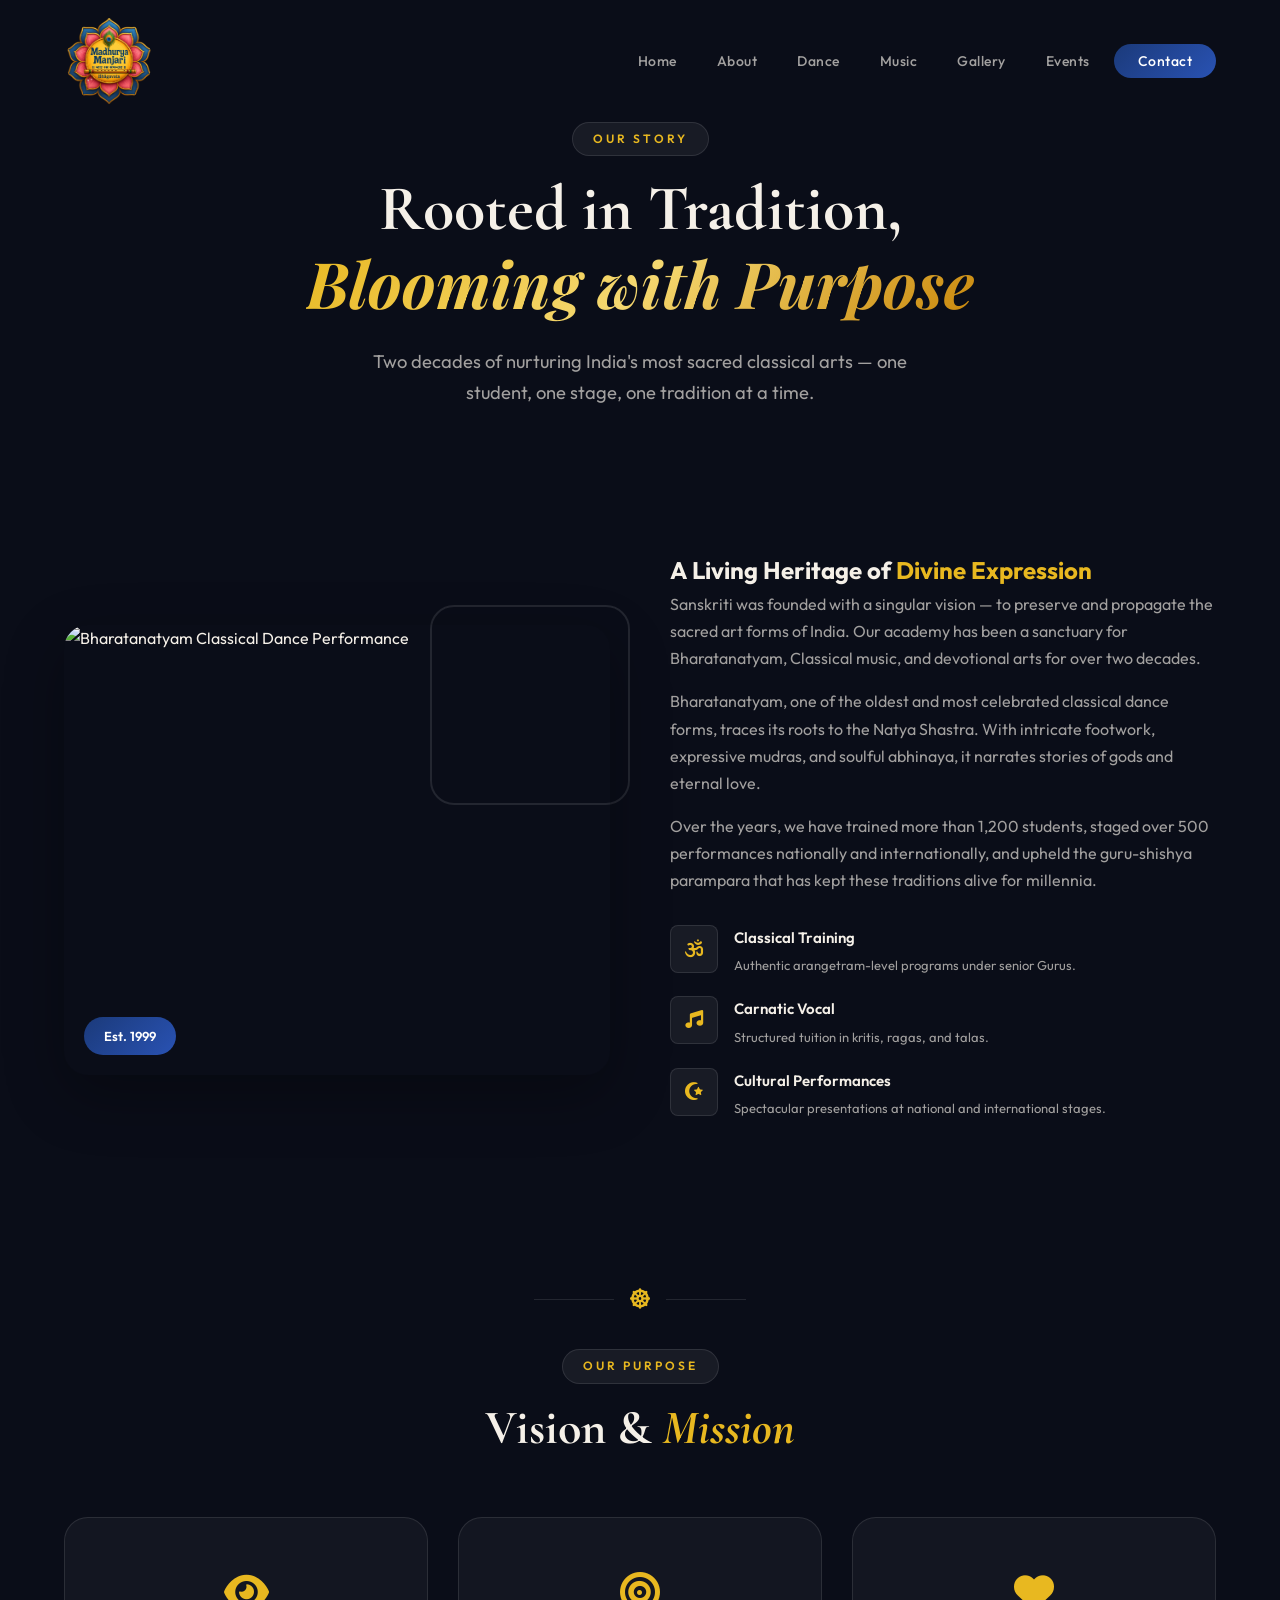
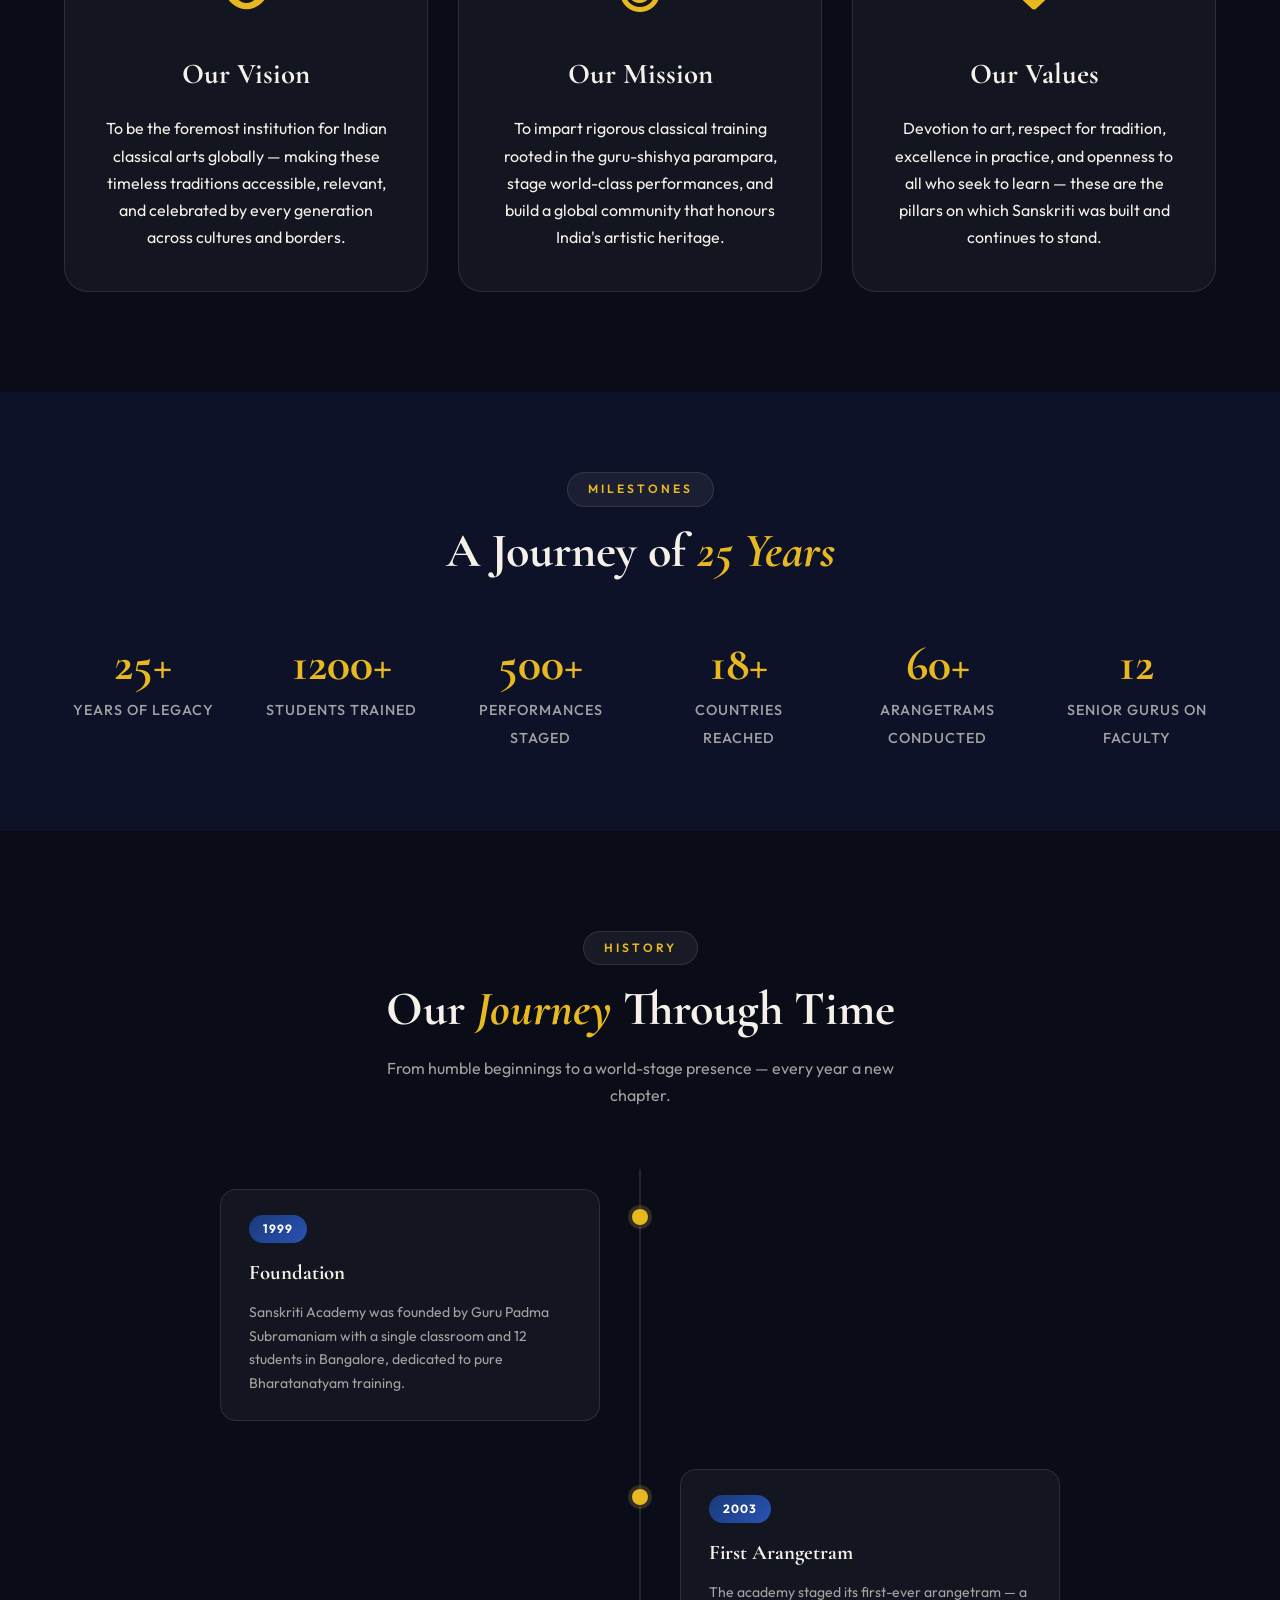
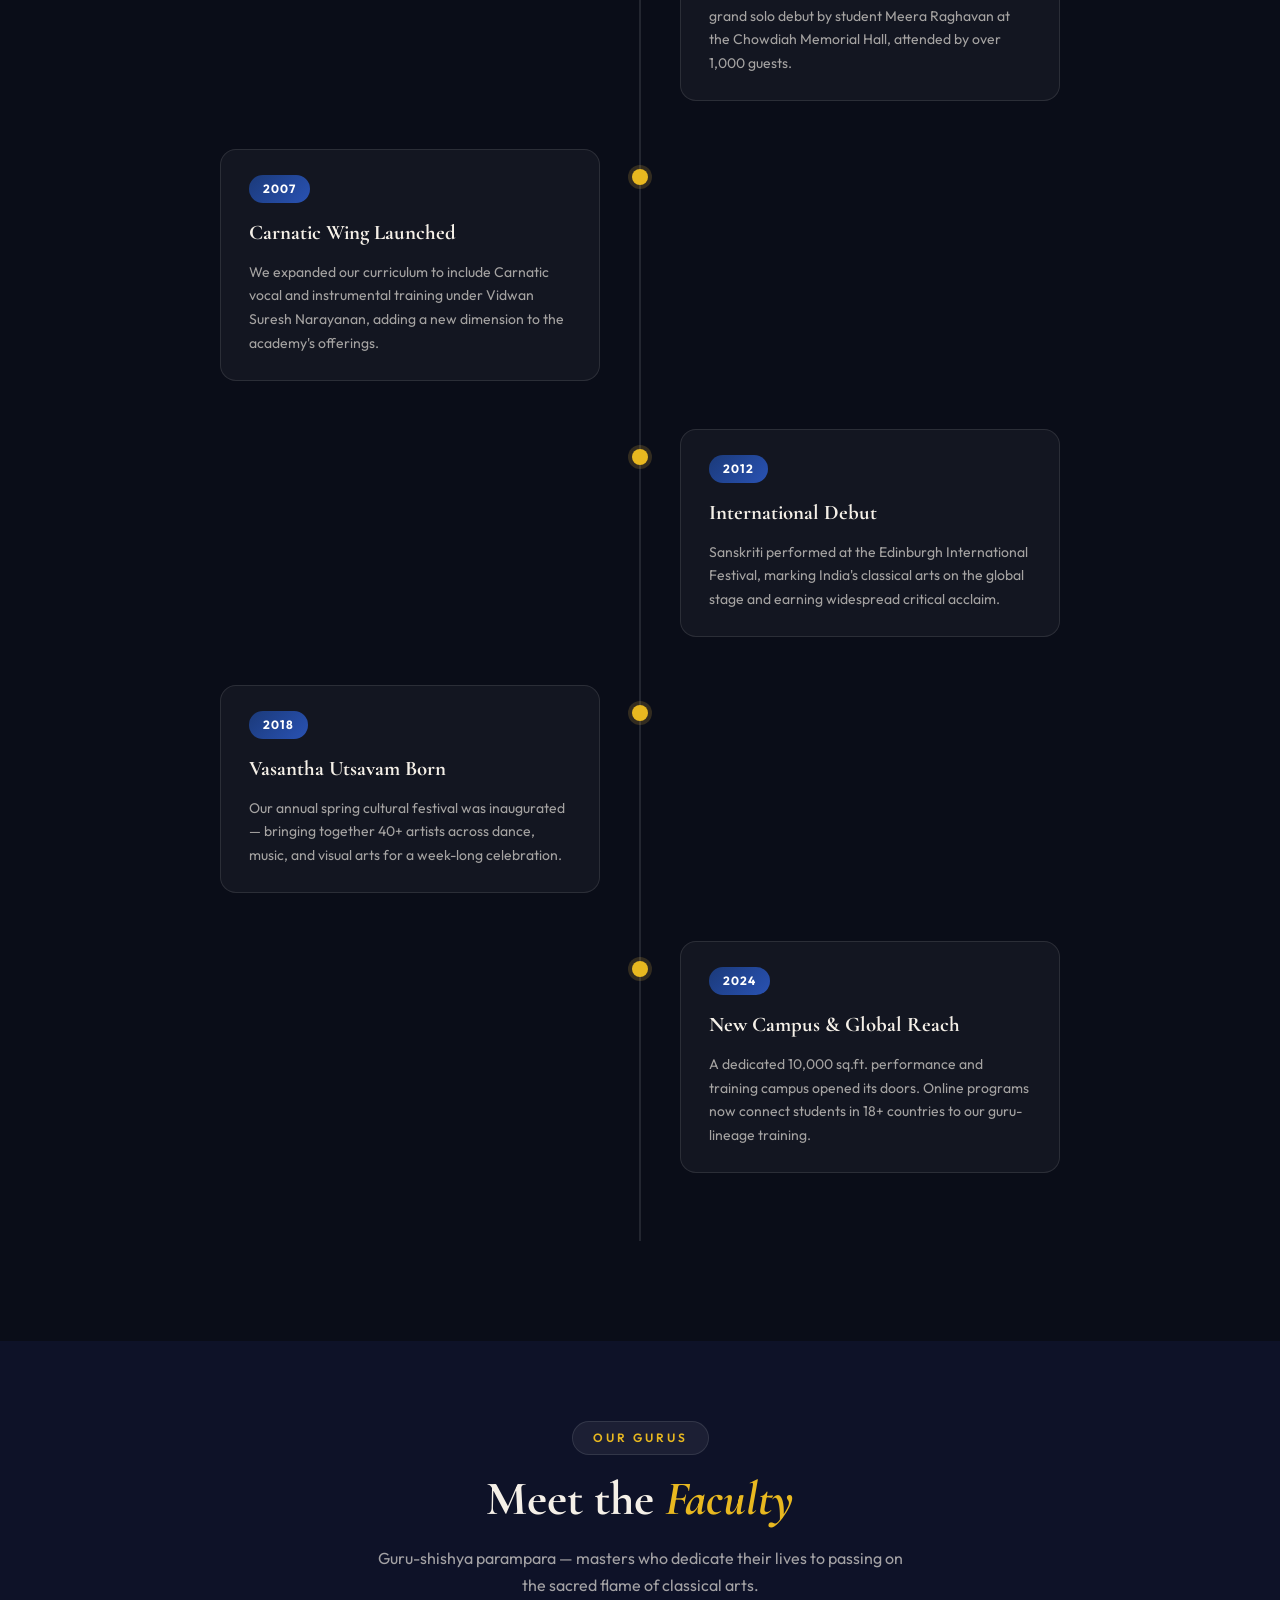
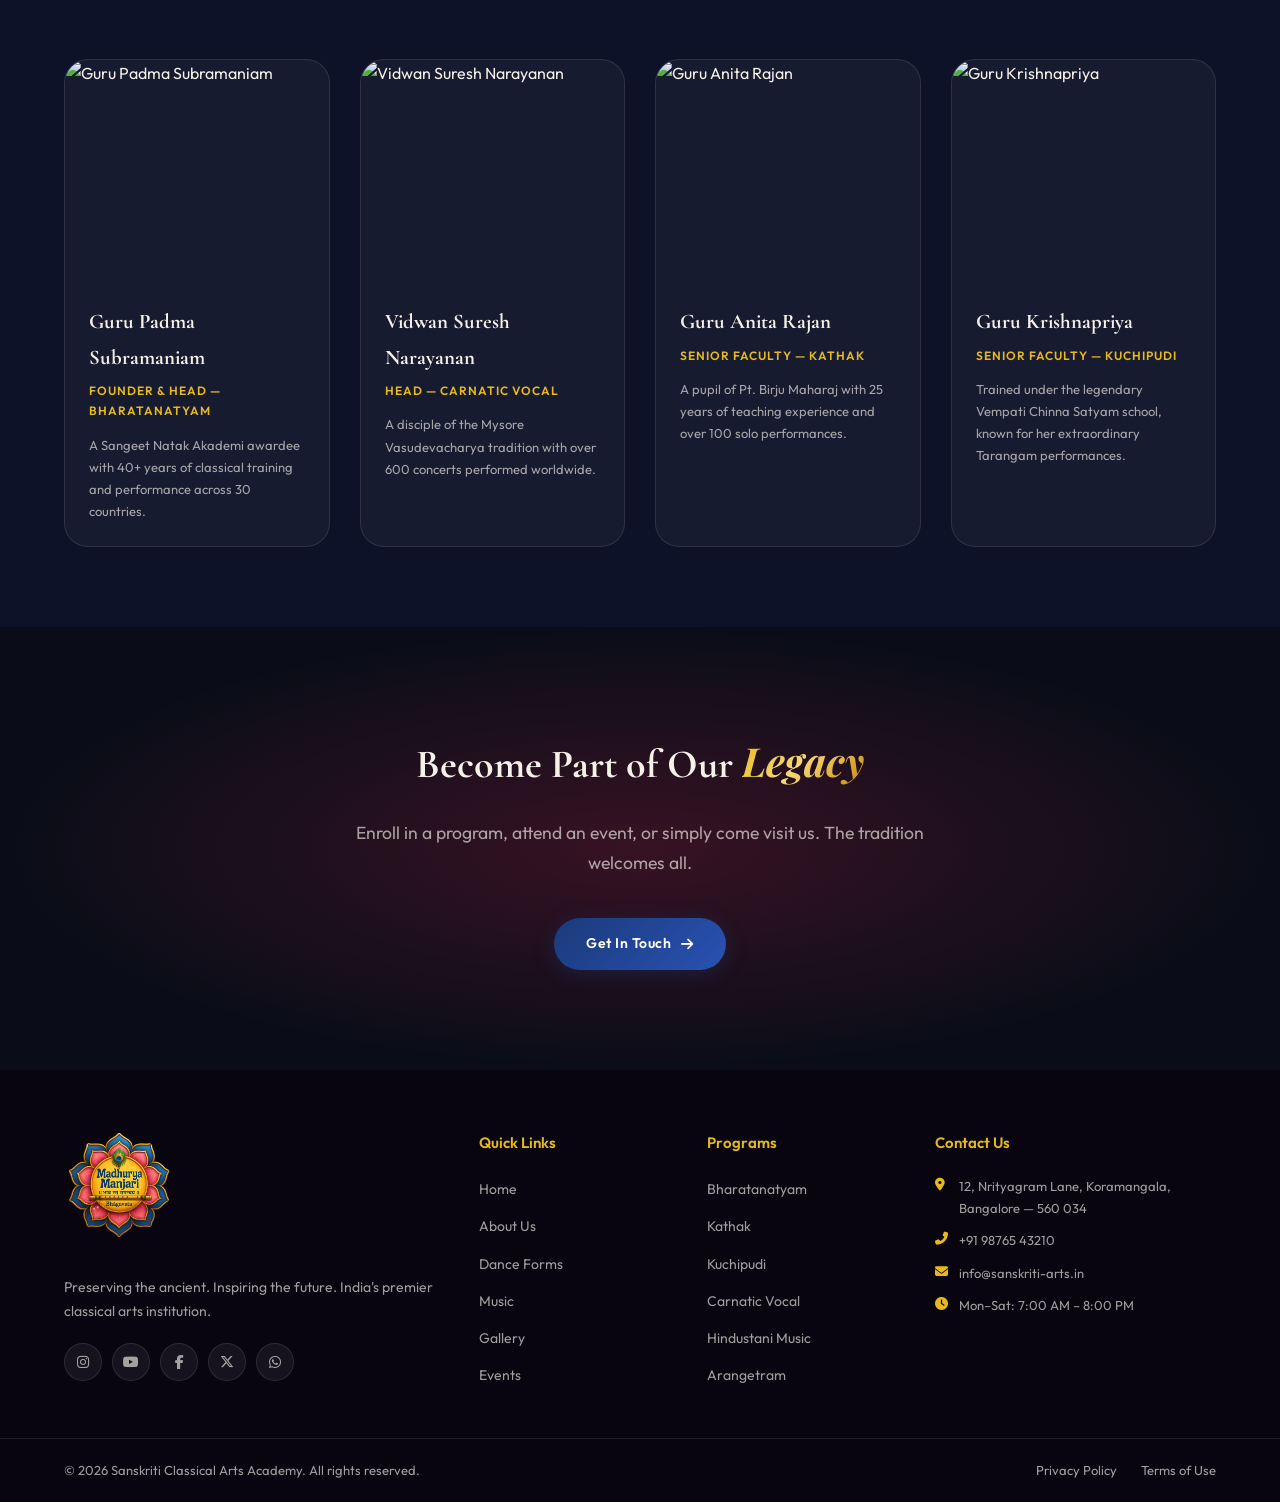
==== commit c9edabb6: "index pages design updated and logo changes updated" ====
--- a/about.html
+++ b/about.html
@@ -22,7 +22,7 @@
   <nav class="navbar scrolled" id="navbar">
     <div class="nav-container">
       <a href="index.html" class="nav-logo">
-        <img src="images/home/logo.jpeg" alt="Madhurya Manjari" class="nav-logo-img" />
+        <img src="images/home/madhurya_manjari_logo.png" alt="Madhurya Manjari" class="nav-logo-img" />
       </a>
       <ul class="nav-menu" id="navMenu">
         <li><a href="index.html" class="nav-link">Home</a></li>
@@ -302,7 +302,7 @@
       <div class="container footer-grid">
         <div class="footer-brand">
           <a href="index.html" class="footer-logo">
-            <img src="images/home/logo.jpeg" alt="Madhurya Manjari" class="footer-logo-img" />
+            <img src="images/home/madhurya_manjari_logo.png" alt="Madhurya Manjari" class="footer-logo-img" />
           </a>
           <p>Preserving the ancient. Inspiring the future. India's premier classical arts institution.</p>
           <div class="footer-social">
--- a/style.css
+++ b/style.css
@@ -161,36 +161,36 @@
   width: 90px;
   object-fit: cover;
   border-radius: 50%;
-  border: 3px solid var(--gold);
+  /* border: 3px solid var(--gold);
   box-shadow: 
     0 0 15px rgba(232, 184, 32, 0.4),
     0 0 30px rgba(232, 184, 32, 0.2),
-    0 0 45px rgba(232, 66, 124, 0.1);
-  transition: var(--transition);
-  background: white; /* Ensures visibility if the image has transparency */
+    0 0 45px rgba(232, 66, 124, 0.1); */
+  transition: var(--transition);
+  /* background: white;  */
   padding: 2px;
 }
 
-.nav-logo:hover .nav-logo-img {
+/* .nav-logo:hover .nav-logo-img {
   box-shadow: 
     0 0 25px rgba(232, 184, 32, 0.6),
     0 0 50px rgba(232, 184, 32, 0.4),
     0 0 70px rgba(232, 66, 124, 0.3);
   transform: scale(1.08) rotate(5deg);
-}
+} */
 
 .footer-logo-img {
   height: 110px;
   width: 110px;
   object-fit: cover;
   border-radius: 50%;
-  border: 4px solid var(--gold);
+  /* border: 4px solid var(--gold);
   box-shadow: 
     0 0 20px rgba(232, 184, 32, 0.3),
-    0 0 40px rgba(232, 184, 32, 0.1);
+    0 0 40px rgba(232, 184, 32, 0.1); */
   margin-bottom: 20px;
   display: block;
-  background: white;
+  /* background: white; */
   padding: 3px;
 }
 
@@ -213,6 +213,70 @@
 .nav-link:hover,
 .nav-link.active {
   color: var(--gold);
+}
+
+/* ============ DROPDOWN MENU ============ */
+.has-dropdown {
+  position: relative;
+}
+
+.has-dropdown .nav-link {
+  display: flex;
+  align-items: center;
+  gap: 6px;
+}
+
+.has-dropdown .nav-link i {
+  font-size: 10px;
+  transition: transform 0.3s;
+}
+
+.has-dropdown:hover .nav-link i {
+  transform: rotate(180deg);
+}
+
+.dropdown-menu {
+  position: absolute;
+  top: 100%;
+  left: 50%;
+  transform: translateX(-50%) translateY(15px);
+  background: var(--bg-secondary);
+  backdrop-filter: blur(20px);
+  border: 1px solid var(--glass-border);
+  border-radius: var(--radius-md);
+  padding: 15px;
+  min-width: 270px; /* Wide horizontal layout */
+  display: flex;
+  flex-direction: column;
+  gap: 8px 15px;
+  opacity: 0;
+  visibility: hidden;
+  transition: all 0.3s cubic-bezier(0.25, 0.8, 0.25, 1);
+  box-shadow: 0 10px 30px rgba(0, 0, 0, 0.5);
+  z-index: 1050;
+}
+
+.has-dropdown:hover .dropdown-menu {
+  opacity: 1;
+  visibility: visible;
+  transform: translateX(-50%) translateY(0);
+}
+
+.dropdown-item {
+  display: block;
+  padding: 10px 16px;
+  color: var(--text-primary);
+  font-size: 14px;
+  font-weight: 500;
+  border-radius: var(--radius-sm);
+  transition: var(--transition);
+  background: transparent;
+}
+
+.dropdown-item:hover {
+  background: rgba(255, 255, 255, 0.08); /* subtle highlight instead of solid background */
+  color: var(--gold);
+  transform: translateX(4px);
 }
 
 .nav-cta {
@@ -2100,6 +2164,44 @@
     color: #fff;
   }
 
+  /* Mobile Dropdown Overrides */
+  .has-dropdown {
+    width: 100%;
+  }
+  
+  .has-dropdown .nav-link {
+    justify-content: space-between; /* push icon to right */
+    width: 100%;
+  }
+
+  .dropdown-menu {
+    position: static;
+    transform: none;
+    min-width: 100%;
+    grid-template-columns: 1fr; /* single column on mobile */
+    box-shadow: none;
+    border: none;
+    background: transparent;
+    padding: 5px 0 10px 20px; /* indent on mobile */
+    opacity: 0;
+    visibility: hidden;
+    display: none;
+  }
+
+  .has-dropdown:hover .dropdown-menu,
+  .has-dropdown:active .dropdown-menu,
+  .has-dropdown:focus-within .dropdown-menu {
+    display: grid;
+    opacity: 1;
+    visibility: visible;
+    transform: none;
+  }
+
+  .dropdown-item {
+    font-size: 14px;
+    padding: 8px 16px;
+  }
+
   .cards-grid,
   .music-cards {
     grid-template-columns: 1fr;
@@ -3009,3 +3111,127 @@
     padding: 10px 15px;
   }
 }
+
+/* ============ SPLASH SCREEN ============ */
+.splash-screen {
+  min-height: 100vh;
+  display: flex;
+  align-items: center;
+  justify-content: center;
+  position: relative;
+  overflow: hidden;
+  background: var(--bg-primary);
+}
+
+.splash-bg {
+  position: absolute;
+  inset: 0;
+  background-size: cover;
+  background-position: center;
+  transform: scale(1.05);
+  filter: blur(2px) contrast(1.1);
+  z-index: -1;
+}
+
+.splash-video-bg {
+  position: absolute;
+  top: 50%;
+  left: 50%;
+  min-width: 100%;
+  min-height: 100%;
+  width: auto;
+  height: auto;
+  z-index: 0;
+  transform: translate(-50%, -50%);
+  object-fit: cover;
+  filter: contrast(1.1);
+}
+
+.splash-dark-overlay {
+  position: absolute;
+  inset: 0;
+  background: linear-gradient(to bottom, rgb(10 13 24 / 36%), rgba(10, 13, 24, 0.95));
+  z-index: 1;
+}
+
+.splash-light-overlay {
+  position: absolute;
+  inset: 0;
+  pointer-events: none;
+  z-index: 2;
+  background: radial-gradient(circle at 50% 30%, rgba(232, 184, 32, 0.25) 0%, transparent 60%);
+  mix-blend-mode: screen;
+  animation: splashPulse 6s ease-in-out infinite alternate;
+}
+
+@keyframes splashPulse {
+  0% { opacity: 0.5; }
+  100% { opacity: 1; }
+}
+
+.splash-content {
+  position: relative;
+  z-index: 3;
+  text-align: center;
+  display: flex;
+  flex-direction: column;
+  align-items: center;
+  gap: 50px;
+  animation: fadeUpSplash 1.5s cubic-bezier(0.22, 1, 0.36, 1);
+}
+
+@keyframes fadeUpSplash {
+  from { opacity: 0; transform: translateY(40px); }
+  to { opacity: 1; transform: translateY(0); }
+}
+
+.splash-logo {
+  height: 400px; 
+  width: 400px;
+  object-fit: cover;
+  border-radius: 50%;
+  /* border: 5px solid var(--gold); */
+  /* box-shadow: 
+    0 0 30px rgba(232, 184, 32, 0.4),
+    0 0 60px rgba(232, 184, 32, 0.2),
+    0 0 90px rgba(232, 66, 124, 0.15);
+  background: white; */
+  padding: 6px;
+  transition: transform 0.6s cubic-bezier(0.25, 0.8, 0.25, 1);
+}
+
+/* .splash-logo:hover {
+  transform: scale(1.05) rotate(5deg);
+  box-shadow: 
+    0 0 40px rgba(232, 184, 32, 0.6),
+    0 0 80px rgba(232, 184, 32, 0.4),
+    0 0 120px rgba(232, 66, 124, 0.3);
+} */
+
+.splash-btn {
+  padding: 18px 45px;
+  font-size: 1.1rem;
+  font-weight: 600;
+  letter-spacing: 2px;
+  text-transform: uppercase;
+  border-radius: 50px;
+  animation: btnPulse 2s infinite;
+  background: var(--maroon-gradient);
+  color: white;
+  border: none;
+  cursor: pointer;
+  box-shadow: 0 4px 20px rgba(27, 58, 122, 0.38);
+}
+
+@keyframes btnPulse {
+  0% { box-shadow: 0 4px 20px rgba(27, 58, 122, 0.38), 0 0 0 0 rgba(232, 184, 32, 0.4); }
+  70% { box-shadow: 0 4px 20px rgba(27, 58, 122, 0.38), 0 0 0 20px rgba(232, 184, 32, 0); }
+  100% { box-shadow: 0 4px 20px rgba(27, 58, 122, 0.38), 0 0 0 0 rgba(232, 184, 32, 0); }
+}
+
+@media (max-width: 768px) {
+  .splash-logo {
+    height: 200px;
+    width: 200px;
+  }
+}
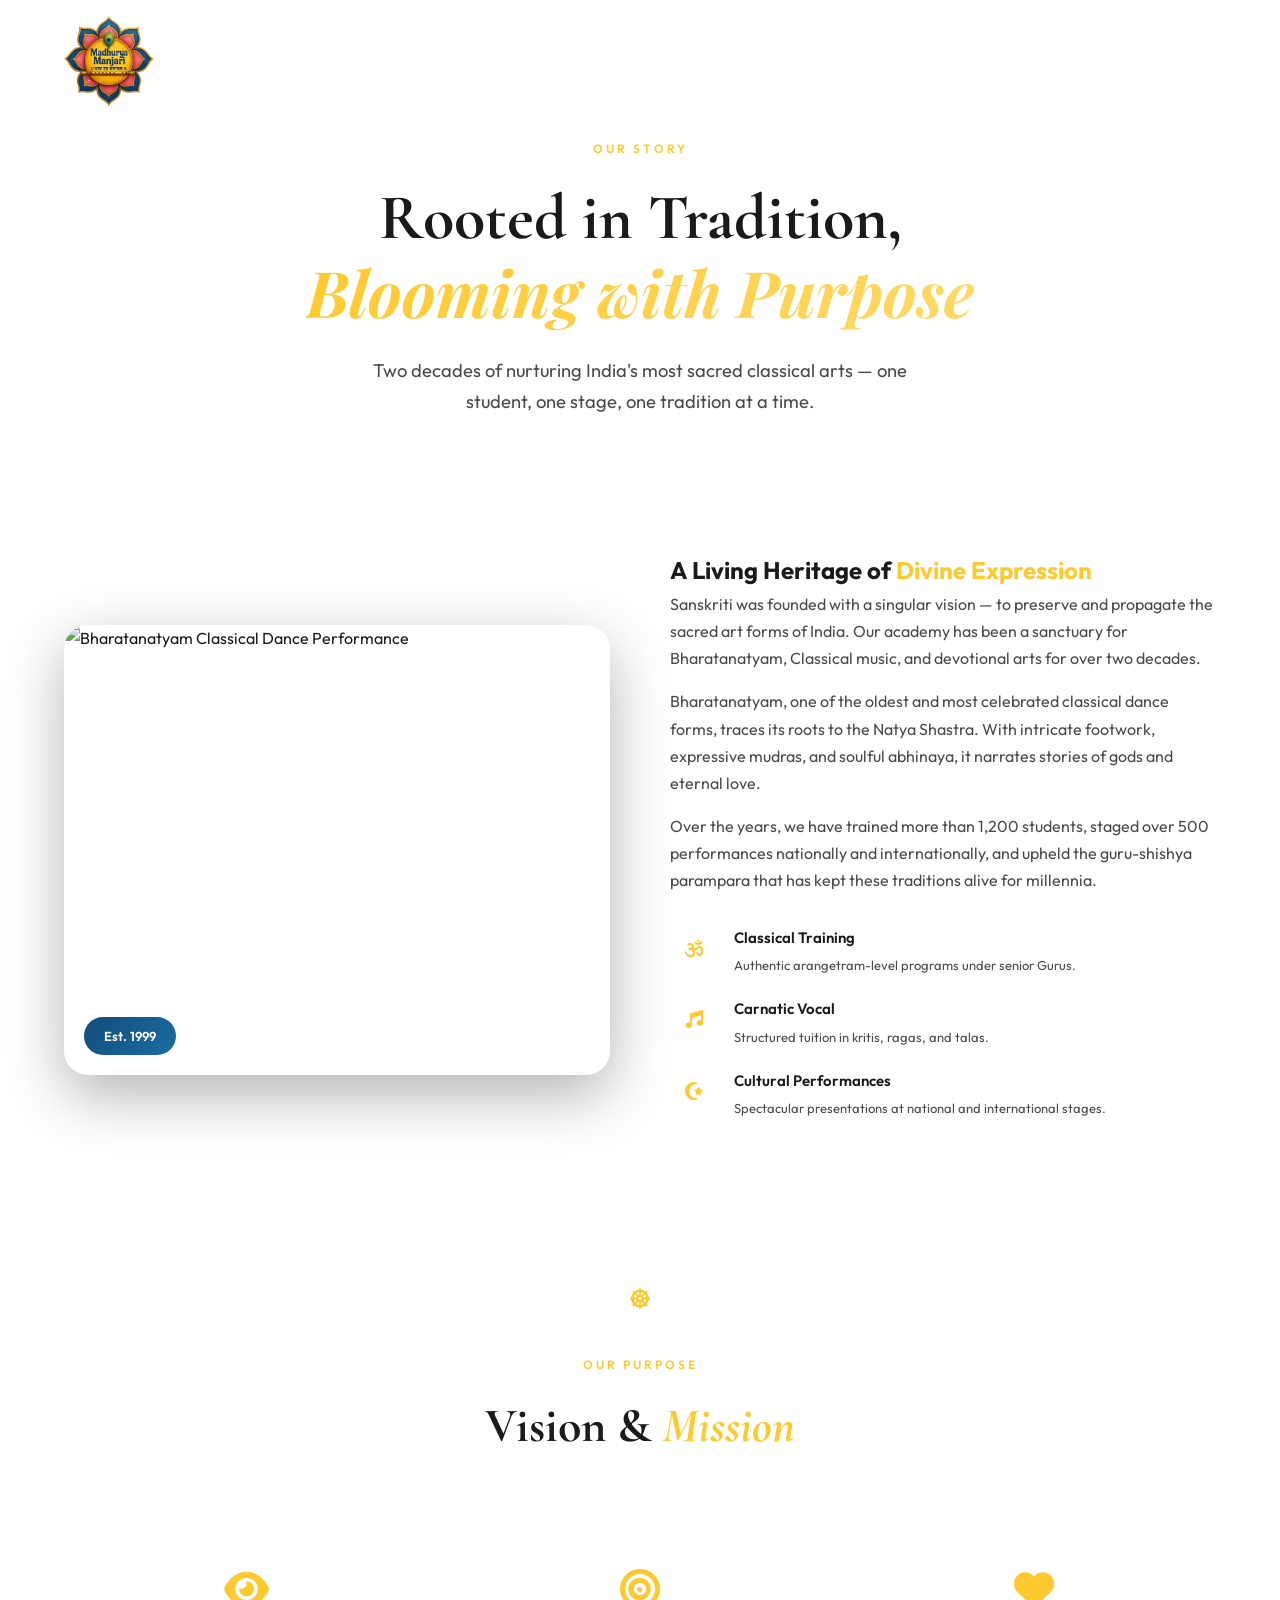
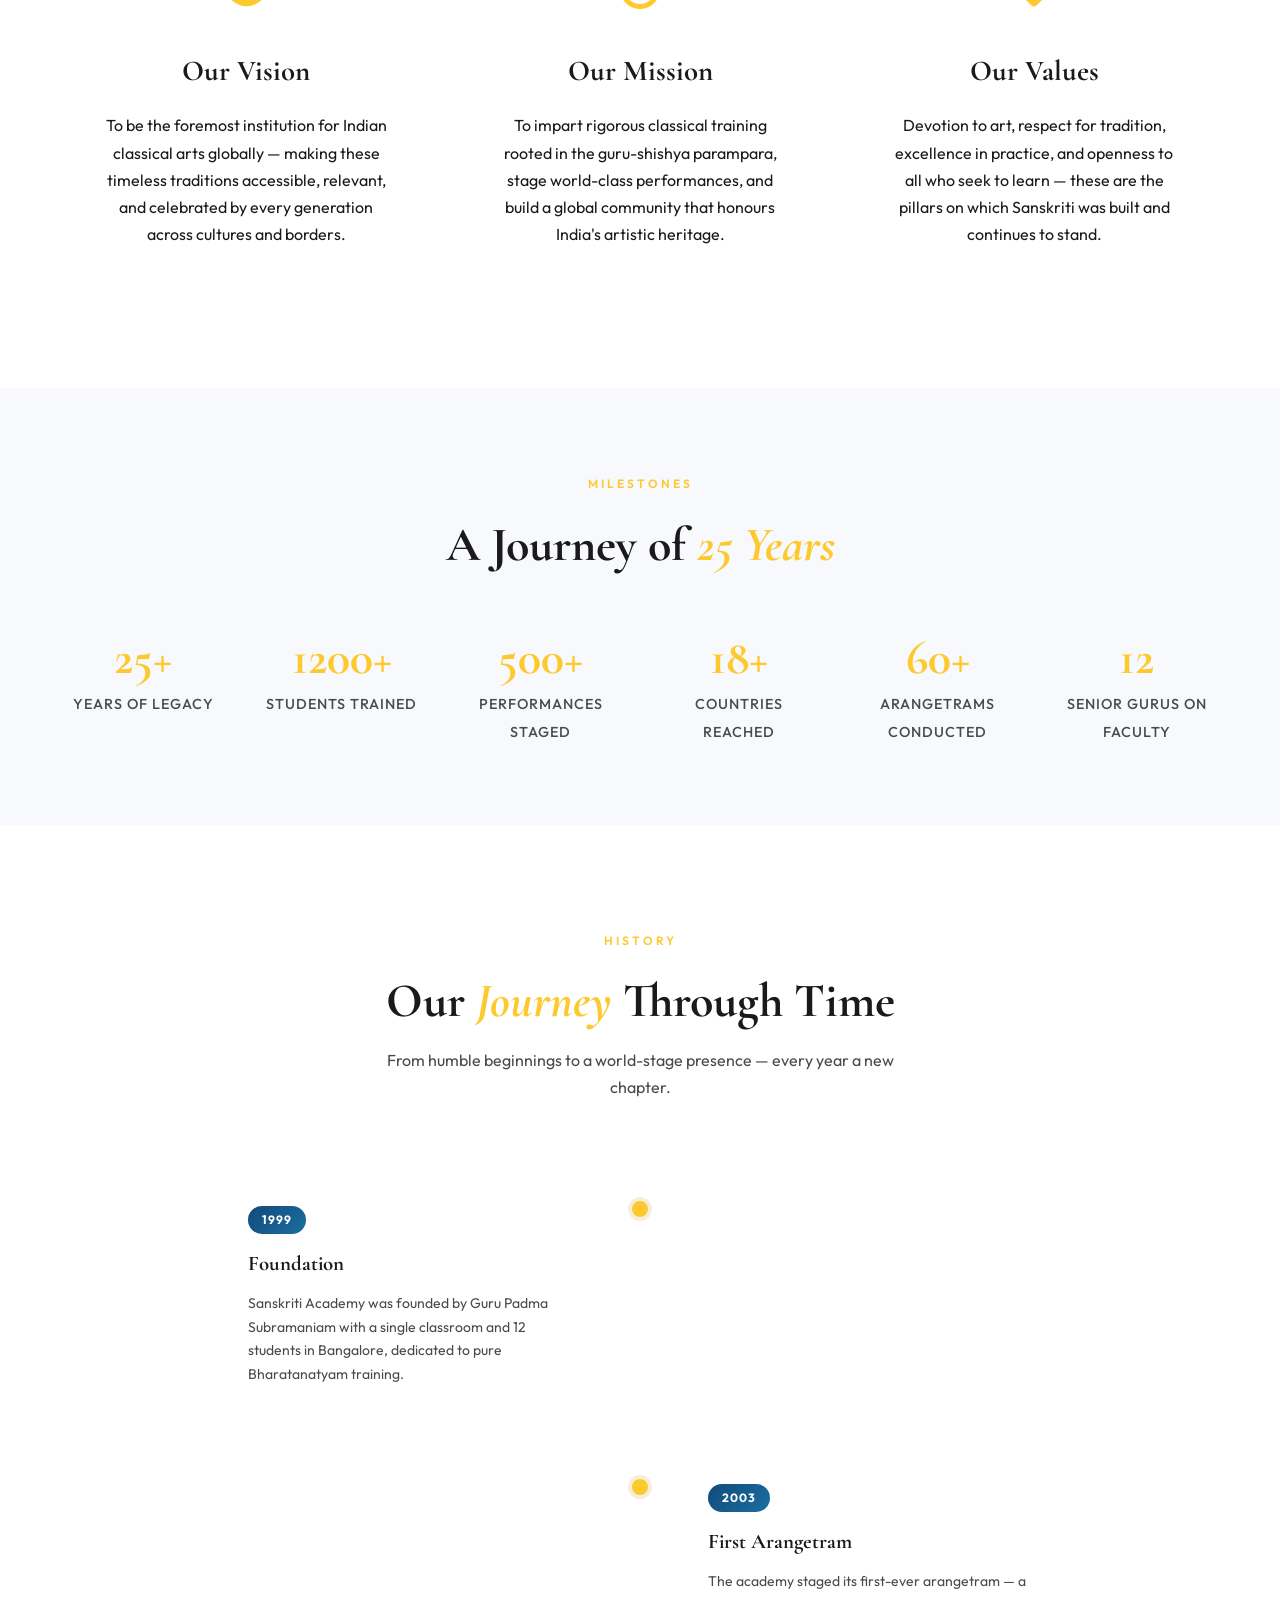
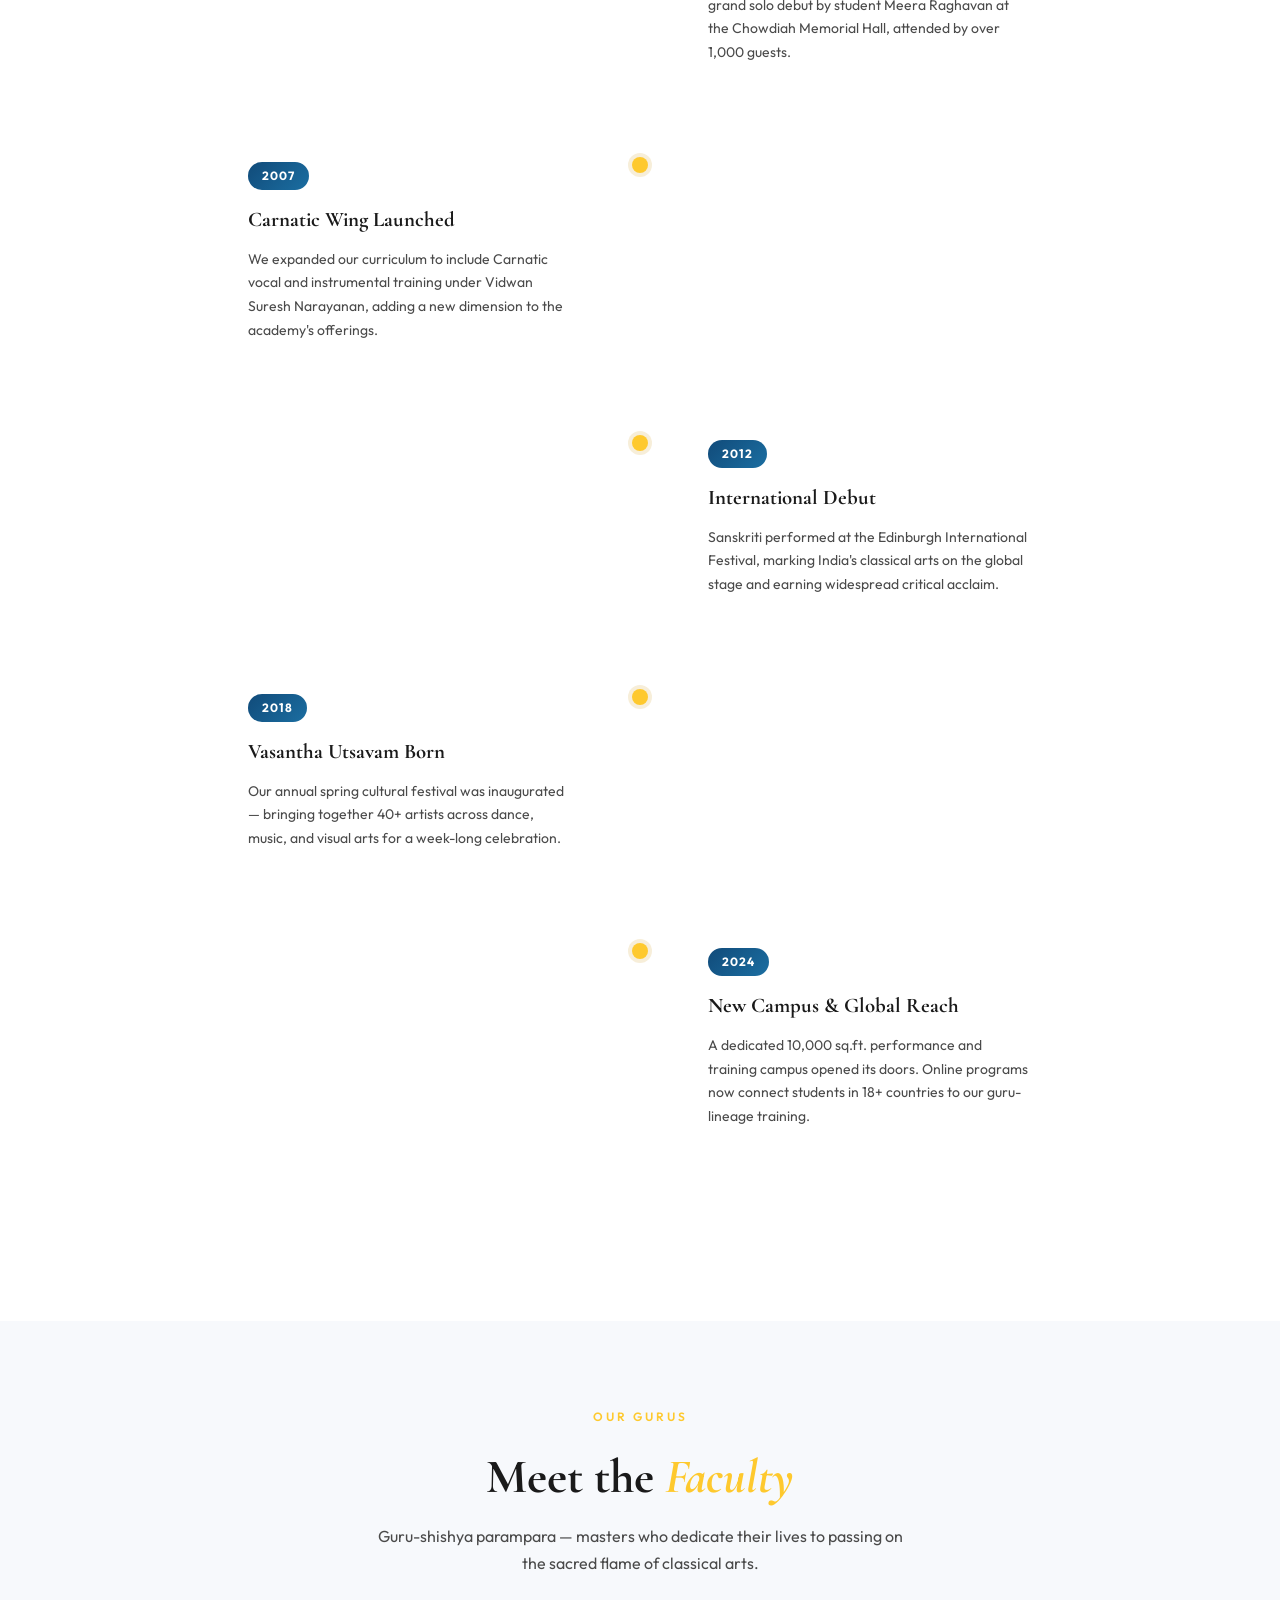
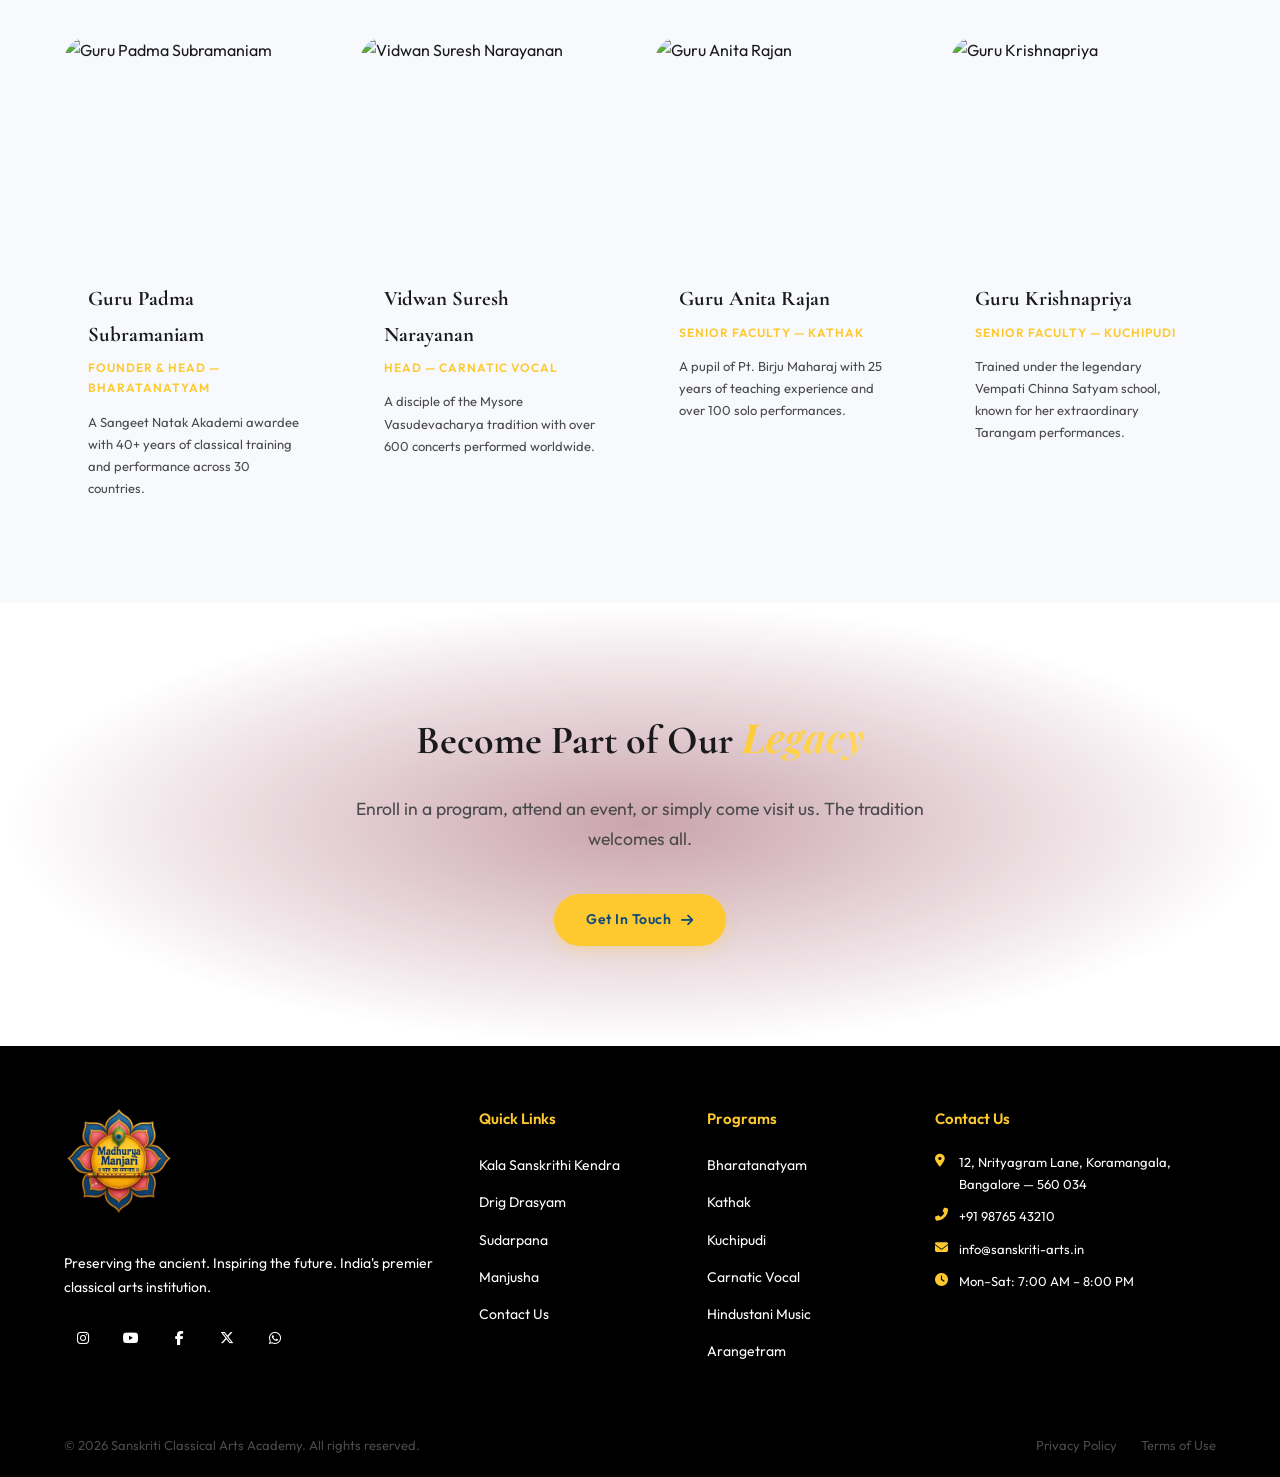
==== commit 043a26f6: "Main page video and song updated" ====
--- a/about.html
+++ b/about.html
@@ -21,17 +21,15 @@
   <!-- ===== NAVBAR ===== -->
   <nav class="navbar scrolled" id="navbar">
     <div class="nav-container">
-      <a href="index.html" class="nav-logo">
-        <img src="images/home/madhurya_manjari_logo.png" alt="Madhurya Manjari" class="nav-logo-img" />
+      <a href="home.html" class="nav-logo">
+        <img src="images/home/madhura-manjari-logo.png" alt="Madhurya Manjari" class="nav-logo-img" />
       </a>
       <ul class="nav-menu" id="navMenu">
-        <li><a href="index.html" class="nav-link">Home</a></li>
-        <li><a href="about.html" class="nav-link active">About</a></li>
-        <li><a href="dance.html" class="nav-link">Dance</a></li>
-        <li><a href="music.html" class="nav-link">Music</a></li>
-        <li><a href="gallery.html" class="nav-link">Gallery</a></li>
-        <li><a href="events.html" class="nav-link">Events</a></li>
-        <li><a href="contact.html" class="nav-link nav-cta">Contact</a></li>
+        <li><a href="home.html" class="nav-link">Kala Sanskrithi Kendra</a></li>
+        <li><a href="#" class="nav-link">Drig Drasyam</a></li>
+        <li><a href="#" class="nav-link">Sudarpana</a></li>
+        <li><a href="#" class="nav-link">Manjusha</a></li>
+        <li><a href="contact.html" class="nav-link nav-cta">Contact Us</a></li>
       </ul>
       <button class="hamburger" id="hamburger" aria-label="Toggle Menu">
         <span></span><span></span><span></span>
@@ -302,7 +300,7 @@
       <div class="container footer-grid">
         <div class="footer-brand">
           <a href="index.html" class="footer-logo">
-            <img src="images/home/madhurya_manjari_logo.png" alt="Madhurya Manjari" class="footer-logo-img" />
+            <img src="images/home/madhura-manjari-logo.png" alt="Madhurya Manjari" class="footer-logo-img" />
           </a>
           <p>Preserving the ancient. Inspiring the future. India's premier classical arts institution.</p>
           <div class="footer-social">
@@ -316,12 +314,11 @@
         <div class="footer-links">
           <h4>Quick Links</h4>
           <ul>
-            <li><a href="index.html">Home</a></li>
-            <li><a href="about.html">About Us</a></li>
-            <li><a href="dance.html">Dance Forms</a></li>
-            <li><a href="music.html">Music</a></li>
-            <li><a href="gallery.html">Gallery</a></li>
-            <li><a href="events.html">Events</a></li>
+            <li><a href="home.html">Kala Sanskrithi Kendra</a></li>
+            <li><a href="#">Drig Drasyam</a></li>
+            <li><a href="#">Sudarpana</a></li>
+            <li><a href="#">Manjusha</a></li>
+            <li><a href="contact.html">Contact Us</a></li>
           </ul>
         </div>
         <div class="footer-links">
--- a/style.css
+++ b/style.css
@@ -4,42 +4,38 @@
 
 /* ----- CSS Custom Properties ----- */
 :root {
-  /* === Logo-matched Palette: Madhurya Manjari === */
-  --maroon: #1B3A7A;           /* Royal Blue — primary accent from logo */
-  --maroon-dark: #0E2150;      /* Deep Blue — dark variant */
-  --gold: #E8B820;             /* Golden Yellow — logo circle fill */
-  --gold-light: #F5D870;       /* Light Gold — highlights */
-  --royal-blue: #1B3A7A;       /* Exact logo blue */
-  --deep-blue: #0E1F3D;
-  --orange: #C8860A;           /* Amber Gold — logo border accent */
-  --pink: #E8427C;             /* Vibrant Pink — logo lotus petals */
-  --teal: #2D7A4F;             /* Peacock Green — logo flute accent */
-  --saffron: #F5C518;          /* Bright Saffron — logo gold */
-  --cream: #FFF8EF;
-  --ivory: #FFFDF7;
-  --bg-primary: #0A0D18;       /* Deeper navy-dark for blue theme */
-  --bg-secondary: #0E1228;
-  --bg-card: rgba(255, 255, 255, 0.04);
-  --text-primary: #F5F0E8;
-  --text-secondary: rgba(245, 240, 232, 0.65);
-  --text-dark: #1a1a2e;
-  --glass-bg: rgba(255, 255, 255, 0.06);
-  --glass-border: rgba(255, 255, 255, 0.1);
+  /* === User-Specified Festive Cultural Palette === */
+  --brand-blue: #114B7A;
+  --brand-gold: #FEC92E;
+  --brand-pink: #F77E7D;
+  --brand-green: #A4D960;
+  --brand-maroon: #A00728;
+  
+  --bg-primary: #FFFFFF;
+  --bg-secondary: #F7F9FC;
+  --bg-tertiary: #114B7A; /* For dark sections */
+  
+  --text-primary: #1A1A1A;
+  --text-secondary: #4A4A4A;
+  --text-light: #FFFFFF;
+  
+  /* Gradients */
+  --blue-gradient: linear-gradient(135deg, #114B7A, #1B6EA1);
+  --gold-gradient: linear-gradient(135deg, #FEC92E, #FFD966);
+  --maroon-gradient: linear-gradient(135deg, #A00728, #D11D44);
+  
+  /* Design Tokens */
   --radius-sm: 8px;
   --radius-md: 16px;
   --radius-lg: 24px;
-  --radius-xl: 32px;
-  --gold-gradient: linear-gradient(135deg, #E8B820, #F5D870, #C8860A);
-  --maroon-gradient: linear-gradient(135deg, #1B3A7A, #2952B3); /* Blue gradient */
-  --pink-gradient: linear-gradient(135deg, #E8427C, #B02A5C);   /* Pink gradient */
-  --teal-gradient: linear-gradient(135deg, #2D7A4F, #42B877);   /* Peacock green */
-  --hero-gradient: linear-gradient(180deg, rgba(10, 13, 24, 0.3) 0%, rgba(10, 13, 24, 0.85) 100%);
   --section-padding: 100px 0;
-  --transition: all 0.4s cubic-bezier(0.25, 0.8, 0.25, 1);
-  --nav-height: 80px;
-  --font-heading: 'Cormorant Garamond', 'Georgia', serif;
+  --transition: all 0.3s ease;
+  --nav-height: 100px;
+  
+  /* Typography */
+  --font-heading: 'Cormorant Garamond', serif;
   --font-display: 'Playfair Display', serif;
-  --font-body: 'Outfit', 'Segoe UI', sans-serif;
+  --font-body: 'Outfit', sans-serif;
 }
 
 /* ----- Reset ----- */
@@ -99,12 +95,12 @@
 }
 
 .highlight {
-  color: var(--gold);
+  color: var(--brand-gold);
 }
 
 em {
   font-style: italic;
-  color: var(--gold);
+  color: var(--brand-gold);
 }
 
 /* ============ NAVBAR ============ */
@@ -120,10 +116,9 @@
 }
 
 .navbar.scrolled {
-  background: rgba(14, 11, 22, 0.92);
-  backdrop-filter: blur(20px);
+  background: #000;
+  box-shadow: 0 4px 20px rgba(0, 0, 0, 0.15);
   padding: 10px 0;
-  box-shadow: 0 4px 30px rgba(0, 0, 0, 0.3);
 }
 
 .nav-container {
@@ -159,16 +154,12 @@
 .nav-logo-img {
   height: 90px;
   width: 90px;
-  object-fit: cover;
-  border-radius: 50%;
-  /* border: 3px solid var(--gold);
-  box-shadow: 
-    0 0 15px rgba(232, 184, 32, 0.4),
-    0 0 30px rgba(232, 184, 32, 0.2),
-    0 0 45px rgba(232, 66, 124, 0.1); */
-  transition: var(--transition);
-  /* background: white;  */
-  padding: 2px;
+  object-fit: contain;
+  transition: var(--transition);
+}
+
+.nav-logo:hover .nav-logo-img {
+  transform: scale(1.05);
 }
 
 /* .nav-logo:hover .nav-logo-img {
@@ -184,7 +175,7 @@
   width: 110px;
   object-fit: cover;
   border-radius: 50%;
-  /* border: 4px solid var(--gold);
+  /* border: 4px solid var(--brand-gold);
   box-shadow: 
     0 0 20px rgba(232, 184, 32, 0.3),
     0 0 40px rgba(232, 184, 32, 0.1); */
@@ -207,12 +198,12 @@
   font-weight: 500;
   letter-spacing: 0.5px;
   transition: var(--transition);
-  color: var(--text-secondary);
+  color: white;
 }
 
 .nav-link:hover,
 .nav-link.active {
-  color: var(--gold);
+  color: var(--brand-gold);
 }
 
 /* ============ DROPDOWN MENU ============ */
@@ -275,12 +266,12 @@
 
 .dropdown-item:hover {
   background: rgba(255, 255, 255, 0.08); /* subtle highlight instead of solid background */
-  color: var(--gold);
+  color: var(--brand-gold);
   transform: translateX(4px);
 }
 
 .nav-cta {
-  background: var(--maroon-gradient) !important;
+  background: var(--pink-gradient) !important;
   color: white !important;
   border-radius: 30px;
   padding: 8px 24px;
@@ -288,7 +279,7 @@
 
 .nav-cta:hover {
   transform: translateY(-2px);
-  box-shadow: 0 4px 15px rgba(27, 58, 122, 0.55);
+  box-shadow: 0 4px 15px rgba(232, 66, 124, 0.55);
 }
 
 .hamburger {
@@ -309,7 +300,7 @@
 .hamburger span {
   display: block;
   height: 2.5px;
-  background: var(--gold);
+  background: var(--brand-gold);
   border-radius: 4px;
   transition: all 0.4s cubic-bezier(0.68, -0.55, 0.265, 1.55);
 }
@@ -410,7 +401,7 @@
   content: '';
   position: absolute;
   inset: 0;
-  background: linear-gradient(to bottom, rgba(10, 13, 24, 0.3), rgba(10, 13, 24, 0.85));
+  /* background: linear-gradient(to bottom, rgba(217, 198, 26, 0.619), rgba(179, 167, 13, 0.8)); */
   z-index: 1;
 }
 
@@ -447,15 +438,15 @@
   width: 10px;
   height: 10px;
   border-radius: 50%;
-  border: 1.5px solid var(--gold);
+  border: 1.5px solid var(--brand-gold);
   cursor: pointer;
   transition: var(--transition);
 }
 
 .nav-dot.active {
-  background: var(--gold);
+  background: var(--brand-gold);
   transform: scale(1.3);
-  box-shadow: 0 0 10px var(--gold);
+  box-shadow: 0 0 10px var(--brand-gold);
 }
 
 /* === Sacred Light Overlay === */
@@ -502,7 +493,7 @@
   position: absolute;
   width: 4px;
   height: 4px;
-  background: var(--gold);
+  background: var(--brand-gold);
   border-radius: 50%;
   opacity: 0;
   animation: particleFade 4s ease-in-out infinite;
@@ -541,7 +532,7 @@
   font-weight: 500;
   letter-spacing: 3px;
   text-transform: uppercase;
-  color: var(--gold);
+  color: var(--brand-gold);
   margin-bottom: 20px;
   backdrop-filter: blur(10px);
 }
@@ -552,6 +543,7 @@
   font-weight: 700;
   line-height: 1.15;
   margin-bottom: 24px;
+  color: #ffffff;
 }
 
 .hero-title em {
@@ -564,7 +556,7 @@
 
 .hero-subtitle {
   font-size: clamp(1rem, 2vw, 1.15rem);
-  color: var(--text-secondary);
+  color: #ffffff;
   max-width: 580px;
   margin: 0 auto 36px;
   line-height: 1.8;
@@ -599,12 +591,12 @@
   font-family: var(--font-heading);
   font-size: 2rem;
   font-weight: 700;
-  color: var(--gold);
+  color: var(--brand-gold);
 }
 
 .stat-label {
   font-size: 12px;
-  color: var(--text-secondary);
+  color: #ffffff;
   letter-spacing: 1px;
   text-transform: uppercase;
 }
@@ -637,7 +629,7 @@
 .scroll-line {
   width: 1px;
   height: 50px;
-  background: linear-gradient(to bottom, var(--gold), transparent);
+  background: linear-gradient(to bottom, var(--brand-gold), transparent);
   animation: scrollAnim 2s infinite;
 }
 
@@ -672,26 +664,29 @@
 }
 
 .btn-primary {
-  background: var(--maroon-gradient);
+  background: var(--brand-gold);
+  color: var(--brand-blue);
+  font-weight: 600;
+  box-shadow: 0 4px 15px rgba(254, 201, 46, 0.3);
+}
+
+.btn-primary:hover {
+  background: var(--brand-maroon);
   color: white;
-  box-shadow: 0 4px 20px rgba(27, 58, 122, 0.38);
-}
-
-.btn-primary:hover {
   transform: translateY(-3px);
-  box-shadow: 0 8px 30px rgba(27, 58, 122, 0.55);
+  box-shadow: 0 8px 25px rgba(160, 7, 40, 0.4);
 }
 
 .btn-outline {
   border: 1px solid var(--glass-border);
-  color: var(--text-primary);
+  color: #ffffff;
   background: var(--glass-bg);
   backdrop-filter: blur(5px);
 }
 
 .btn-outline:hover {
-  border-color: var(--gold);
-  color: var(--gold);
+  border-color: var(--brand-gold);
+  color: var(--brand-gold);
 }
 
 .btn-outline-sm {
@@ -708,8 +703,8 @@
 }
 
 .btn-outline-sm:hover {
-  border-color: var(--gold);
-  color: var(--gold);
+  border-color: var(--brand-gold);
+  color: var(--brand-gold);
 }
 
 .btn-primary-sm {
@@ -720,7 +715,7 @@
   border-radius: 30px;
   font-size: 13px;
   font-weight: 600;
-  background: var(--maroon-gradient);
+  background: var(--blue-gradient);
   color: white;
   transition: var(--transition);
 }
@@ -728,6 +723,7 @@
 .btn-primary-sm:hover {
   transform: translateY(-2px);
   box-shadow: 0 6px 20px rgba(27, 58, 122, 0.45);
+  background: var(--pink-gradient);
 }
 
 .btn-full {
@@ -751,7 +747,7 @@
   font-weight: 600;
   letter-spacing: 3px;
   text-transform: uppercase;
-  color: var(--gold);
+  color: var(--brand-gold);
   margin-bottom: 16px;
 }
 
@@ -797,7 +793,7 @@
 }
 
 .ornament-divider i {
-  color: var(--gold);
+  color: var(--brand-gold);
   font-size: 20px;
   animation: spin 8s linear infinite;
 }
@@ -838,7 +834,7 @@
   bottom: 20px;
   left: 20px;
   padding: 8px 20px;
-  background: var(--maroon-gradient);
+  background: var(--blue-gradient);
   color: white;
   border-radius: 30px;
   font-size: 13px;
@@ -892,7 +888,7 @@
   border-radius: var(--radius-sm);
   background: var(--glass-bg);
   border: 1px solid var(--glass-border);
-  color: var(--gold);
+  color: var(--brand-gold);
   font-size: 18px;
 }
 
@@ -963,7 +959,7 @@
 
 .card-overlay i {
   font-size: 40px;
-  color: var(--gold);
+  color: var(--brand-gold);
 }
 
 .art-card:hover .card-overlay {
@@ -975,7 +971,7 @@
   top: 16px;
   right: 16px;
   padding: 4px 14px;
-  background: var(--maroon-gradient);
+  background: var(--blue-gradient);
   color: white;
   border-radius: 20px;
   font-size: 11px;
@@ -1066,7 +1062,7 @@
   background: var(--glass-bg);
   border: 1px solid var(--glass-border);
   border-radius: 50%;
-  color: var(--gold);
+  color: var(--brand-gold);
   backdrop-filter: blur(10px);
 }
 
@@ -1208,7 +1204,7 @@
 
 .filter-btn:hover,
 .filter-btn.active {
-  background: var(--maroon-gradient);
+  background: var(--blue-gradient);
   color: white;
   border-color: transparent;
   box-shadow: 0 4px 16px rgba(27, 58, 122, 0.4);
@@ -1267,7 +1263,7 @@
 
 .gallery-hover i {
   font-size: 28px;
-  color: var(--gold);
+  color: var(--brand-gold);
 }
 
 .gallery-hover span {
@@ -1318,7 +1314,7 @@
 }
 
 .lightbox-close:hover {
-  background: var(--maroon);
+  background: var(--brand-blue);
 }
 
 .lightbox-prev,
@@ -1349,7 +1345,7 @@
 
 .lightbox-prev:hover,
 .lightbox-next:hover {
-  background: var(--maroon);
+  background: var(--brand-blue);
 }
 
 .lightbox-content {
@@ -1510,7 +1506,7 @@
   border-radius: 50%;
   background: var(--glass-bg);
   border: 1px solid var(--glass-border);
-  color: var(--gold);
+  color: var(--brand-gold);
   font-size: 20px;
   margin: -26px auto 0;
   position: relative;
@@ -1520,7 +1516,7 @@
 }
 
 .event-card:hover .event-card-icon {
-  background: var(--maroon-gradient);
+  background: var(--blue-gradient);
   border-color: transparent;
   color: white;
   transform: scale(1.1) rotate(15deg);
@@ -1542,7 +1538,7 @@
 
 .event-subtitle {
   font-size: 13px;
-  color: var(--gold);
+  color: var(--brand-gold);
   font-weight: 600;
   letter-spacing: 0.5px;
   margin-bottom: 12px;
@@ -1571,7 +1567,7 @@
 }
 
 .event-detail-item i {
-  color: var(--gold);
+  color: var(--brand-gold);
   font-size: 12px;
   margin-top: 3px;
   flex-shrink: 0;
@@ -1600,7 +1596,7 @@
 }
 
 .event-seats i {
-  color: var(--gold);
+  color: var(--brand-gold);
   font-size: 11px;
 }
 
@@ -1609,7 +1605,7 @@
   position: relative;
   padding: 80px 0;
   overflow: hidden;
-  background: linear-gradient(135deg, var(--maroon-dark), var(--royal-blue));
+  background: linear-gradient(135deg, var(--royal-blue-dark), var(--brand-blue));
 }
 
 .quote-overlay {
@@ -1627,7 +1623,7 @@
 
 .quote-banner .fa-quote-left {
   font-size: 40px;
-  color: var(--gold);
+  color: var(--brand-gold);
   margin-bottom: 20px;
   display: block;
 }
@@ -1652,7 +1648,7 @@
   display: block;
   margin-top: 16px;
   font-size: 14px;
-  color: var(--gold);
+  color: var(--brand-gold);
   font-style: normal;
 }
 
@@ -1686,7 +1682,7 @@
   border-radius: var(--radius-sm);
   background: var(--glass-bg);
   border: 1px solid var(--glass-border);
-  color: var(--gold);
+  color: var(--brand-gold);
 }
 
 .info-item h4 {
@@ -1722,7 +1718,7 @@
 }
 
 .social-btn:hover {
-  background: var(--maroon-gradient);
+  background: var(--blue-gradient);
   border-color: transparent;
   color: white;
   transform: translateY(-3px);
@@ -1749,7 +1745,7 @@
 }
 
 .required {
-  color: var(--pink);
+  color: var(--brand-pink);
 }
 
 .input-wrap {
@@ -1764,7 +1760,7 @@
 }
 
 .input-wrap:focus-within {
-  border-color: var(--gold);
+  border-color: var(--brand-gold);
   box-shadow: 0 0 0 3px rgba(212, 168, 67, 0.1);
 }
 
@@ -1856,7 +1852,8 @@
 
 /* ============ FOOTER ============ */
 .footer {
-  background: #080510;
+  background: #000;
+  color: white;
 }
 
 .footer-top {
@@ -1879,7 +1876,7 @@
 
 .footer-brand p {
   font-size: 14px;
-  color: var(--text-secondary);
+  color: #ffffff;
   line-height: 1.7;
   margin-bottom: 20px;
 }
@@ -1898,13 +1895,13 @@
   border-radius: 50%;
   background: var(--glass-bg);
   border: 1px solid var(--glass-border);
-  color: var(--text-secondary);
+  color: #ffffff;
   font-size: 14px;
   transition: var(--transition);
 }
 
 .footer-social a:hover {
-  background: var(--maroon-gradient);
+  background: var(--blue-gradient);
   border-color: transparent;
   color: white;
 }
@@ -1914,7 +1911,7 @@
   font-size: 15px;
   font-weight: 600;
   margin-bottom: 20px;
-  color: var(--gold);
+  color: var(--brand-gold);
 }
 
 .footer-links li {
@@ -1923,18 +1920,18 @@
 
 .footer-links a {
   font-size: 14px;
-  color: var(--text-secondary);
+  color: #ffffff;
   transition: var(--transition);
 }
 
 .footer-links a:hover {
-  color: var(--gold);
+  color: var(--brand-gold);
   padding-left: 8px;
 }
 
 .footer-contact p {
   font-size: 13px;
-  color: var(--text-secondary);
+  color: #ffffff;
   margin-bottom: 10px;
   display: flex;
   align-items: flex-start;
@@ -1942,7 +1939,7 @@
 }
 
 .footer-contact i {
-  color: var(--gold);
+  color: var(--brand-gold);
   margin-top: 3px;
   min-width: 14px;
 }
@@ -1974,7 +1971,7 @@
 }
 
 .footer-bottom-links a:hover {
-  color: var(--gold);
+  color: var(--brand-gold);
 }
 
 /* ============ BACK TO TOP ============ */
@@ -1989,7 +1986,7 @@
   align-items: center;
   justify-content: center;
   border-radius: 50%;
-  background: var(--maroon-gradient);
+  background: var(--blue-gradient);
   color: white;
   font-size: 18px;
   box-shadow: 0 4px 20px rgba(123, 26, 51, 0.4);
@@ -2068,7 +2065,7 @@
   font-family: var(--font-heading);
   font-size: 1.8rem;
   margin-bottom: 16px;
-  color: var(--gold);
+  color: var(--brand-gold);
 }
 
 .modal p {
@@ -2327,67 +2324,212 @@
   gap: 30px;
 }
 .quick-nav-card {
+  position: relative;
+  overflow: hidden;
   background: var(--bg-card);
-  border: 1px solid var(--glass-border);
+  border: 1px solid rgba(255, 255, 255, 0.08);
   border-radius: var(--radius-lg);
-  padding: 40px 30px;
+  padding: 50px 30px;
   text-align: center;
   transition: var(--transition);
   display: flex;
   flex-direction: column;
   align-items: center;
-  gap: 16px;
-  position: relative;
+  gap: 20px;
   text-decoration: none;
   color: var(--text-primary);
-}
+  z-index: 1;
+}
+
+.qn-card-bg {
+  position: absolute;
+  inset: 0;
+  background-size: cover;
+  background-position: center;
+  opacity: 0.15;
+  transition: var(--transition);
+  z-index: -1;
+  filter: grayscale(40%);
+}
+
+.quick-nav-card::before {
+  content: '';
+  position: absolute;
+  inset: 0;
+  background: linear-gradient(180deg, rgba(8, 8, 8, 0) 0%, rgba(8, 8, 8, 0.8) 60%);
+  opacity: 0.8;
+  z-index: -1;
+}
+
 .quick-nav-card:hover {
-  transform: translateY(-8px);
-  border-color: rgba(212, 168, 67, 0.4);
-  background: rgba(255, 255, 255, 0.08);
+  transform: translateY(-12px);
+  border-color: var(--brand-gold);
+  /* background: rgba(255, 255, 255, 0.05); */
+  box-shadow: 0 20px 40px rgba(0, 0, 0, 0.4), 0 0 20px rgba(212, 175, 55, 0.1);
+}
+
+.quick-nav-card:hover .qn-card-bg {
+  opacity: 0.35;
+  transform: scale(1.1);
+  filter: grayscale(0%);
 }
 .qn-icon {
-  width: 60px;
-  height: 60px;
-  background: var(--glass-bg);
-  border: 1px solid var(--glass-border);
+  width: 70px;
+  height: 70px;
+  background: rgba(255, 255, 255, 0.05);
+  border: 1px solid rgba(255, 255, 255, 0.1);
   border-radius: 50%;
   display: flex;
   align-items: center;
   justify-content: center;
-  font-size: 24px;
-  color: var(--gold);
-  margin-bottom: 8px;
-  transition: var(--transition);
-}
+  font-size: 28px;
+  color: var(--brand-gold);
+  margin-bottom: 10px;
+  transition: var(--transition);
+  position: relative;
+  z-index: 2;
+}
+
 .quick-nav-card:hover .qn-icon {
-  background: var(--gold);
-  color: var(--bg-primary);
-  transform: scale(1.1);
+  background: var(--brand-gold);
+  color: var(--brand-blue);
+  transform: scale(1.1) rotate(5deg);
+  box-shadow: 0 0 30px rgba(212, 175, 55, 0.4);
 }
 .quick-nav-card h3 {
   font-family: var(--font-heading);
-  font-size: 1.5rem;
+  font-size: 1.75rem;
   font-weight: 700;
-}
+  color: #ffffff;
+  letter-spacing: 1px;
+}
+
 .quick-nav-card p {
-  color: var(--text-secondary);
-  font-size: 0.95rem;
+  color: rgba(255, 255, 255, 0.7);
+  font-size: 1rem;
+  line-height: 1.6;
   flex-grow: 1;
 }
 .qn-arrow {
-  margin-top: auto;
-  color: var(--gold);
-  opacity: 0;
-  transform: translateX(-10px);
-  transition: var(--transition);
-}
+  margin-top: 15px;
+  width: 45px;
+  height: 45px;
+  background: rgba(254, 201, 46, 0.1);
+  border: 1px solid rgba(254, 201, 46, 0.3);
+  border-radius: 50%;
+  display: flex;
+  align-items: center;
+  justify-content: center;
+  color: var(--brand-gold);
+  opacity: 0.6;
+  transform: translateY(10px);
+  transition: var(--transition);
+}
+
 .quick-nav-card:hover .qn-arrow {
   opacity: 1;
-  transform: translateX(0);
-}
-
-/* Vision & Mission */
+  transform: translateY(0);
+  background: var(--brand-gold);
+  color: var(--brand-blue);
+  box-shadow: 0 0 15px rgba(254, 201, 46, 0.3);
+}
+
+/* Scripture Quote Section */
+.scripture-quote-section {
+  background: var(--bg-secondary);
+  padding: 100px 0;
+  position: relative;
+  overflow: hidden;
+}
+
+.quote-container {
+  max-width: 900px;
+  margin: 0 auto;
+  padding: 80px 60px;
+  background: #fdfaf1; /* Parchment cream */
+  border: 1px solid #e5d5b0;
+  border-radius: 4px;
+  text-align: center;
+  position: relative;
+  box-shadow: 
+    0 20px 50px rgba(0,0,0,0.2),
+    inset 0 0 100px rgba(229, 213, 176, 0.3);
+}
+
+/* Aged paper edge effect */
+.quote-container::before {
+  content: '';
+  position: absolute;
+  inset: 10px;
+  border: 1px solid rgba(160, 7, 40, 0.15); /* Faint maroon inner border */
+  pointer-events: none;
+}
+
+.quote-ornament {
+  font-size: 30px;
+  color: var(--brand-gold);
+  opacity: 0.8;
+  margin: 20px 0;
+}
+
+.quote-ornament.top {
+  margin-top: 0;
+  margin-bottom: 30px;
+}
+
+.quote-ornament.bottom {
+  margin-bottom: 0;
+  margin-top: 30px;
+}
+
+.sanskrit-quote {
+  font-family: var(--font-heading);
+  font-size: clamp(1.8rem, 4vw, 2.8rem);
+  color: var(--brand-maroon);
+  margin-bottom: 25px;
+  font-weight: 700;
+  line-height: 1.4;
+  letter-spacing: 1px;
+}
+
+.english-translation {
+  font-family: var(--font-display);
+  font-size: clamp(1.1rem, 2vw, 1.4rem);
+  color: #5d4037; /* Earthy brown */
+  font-style: italic;
+  line-height: 1.8;
+  max-width: 700px;
+  margin: 0 auto 20px;
+}
+
+.quote-source {
+  display: block;
+  font-family: var(--font-body);
+  font-size: 0.9rem;
+  text-transform: uppercase;
+  letter-spacing: 3px;
+  color: #8d6e63;
+  font-weight: 600;
+}
+
+/* Decorative corner elements */
+.quote-corner {
+  position: absolute;
+  color: var(--brand-gold);
+  font-size: 14px;
+  width: 20px;
+  height: 20px;
+  display: flex;
+  align-items: center;
+  justify-content: center;
+}
+
+.top-left { top: 20px; left: 20px; }
+.top-right { top: 20px; right: 20px; }
+.bottom-left { bottom: 20px; left: 20px; }
+.bottom-right { bottom: 20px; right: 20px; }
+
+
 .vm-grid {
   display: grid;
   grid-template-columns: repeat(3, 1fr);
@@ -2402,7 +2544,7 @@
 }
 .vm-icon {
   font-size: 40px;
-  color: var(--gold);
+  color: var(--brand-gold);
   margin-bottom: 24px;
 }
 .vm-card h3 {
@@ -2423,7 +2565,7 @@
   font-family: var(--font-heading);
   font-size: 3rem;
   font-weight: 700;
-  color: var(--gold);
+  color: var(--brand-gold);
   line-height: 1;
   margin-bottom: 8px;
 }
@@ -2472,7 +2614,7 @@
   color: var(--text-primary);
 }
 .detail-tags i {
-  color: var(--gold);
+  color: var(--brand-gold);
 }
 
 /* CTA Section */
@@ -2531,7 +2673,7 @@
 }
 .inst-icon {
   font-size: 32px;
-  color: var(--gold);
+  color: var(--brand-gold);
   margin-bottom: 20px;
 }
 .instrument-card h4 {
@@ -2600,7 +2742,7 @@
   width: 16px;
   height: 16px;
   border-radius: 50%;
-  background: var(--gold);
+  background: var(--brand-gold);
   transform: translateX(-50%);
   box-shadow: 0 0 0 4px rgba(212, 168, 67, 0.2);
   z-index: 2;
@@ -2624,7 +2766,7 @@
 .timeline-year {
   display: inline-block;
   padding: 4px 14px;
-  background: var(--maroon-gradient);
+  background: var(--blue-gradient);
   color: white;
   border-radius: 20px;
   font-size: 12px;
@@ -2712,7 +2854,7 @@
   display: block;
   font-size: 12px;
   font-weight: 600;
-  color: var(--gold);
+  color: var(--brand-gold);
   text-transform: uppercase;
   letter-spacing: 1px;
   margin-bottom: 12px;
@@ -2779,7 +2921,7 @@
 .past-event-overlay span {
   font-size: 13px;
   font-weight: 600;
-  color: var(--gold);
+  color: var(--brand-gold);
 }
 
 .past-event-info {
@@ -2790,7 +2932,7 @@
   display: inline-block;
   font-size: 11px;
   font-weight: 700;
-  color: var(--gold);
+  color: var(--brand-gold);
   text-transform: uppercase;
   letter-spacing: 2px;
   margin-bottom: 8px;
@@ -2856,7 +2998,7 @@
 
 .program-level.intermediate {
   background: rgba(212, 168, 67, 0.15);
-  color: var(--gold);
+  color: var(--brand-gold);
   border: 1px solid rgba(212, 168, 67, 0.3);
 }
 
@@ -2897,7 +3039,7 @@
 }
 
 .program-details li i {
-  color: var(--gold);
+  color: var(--brand-gold);
   font-size: 12px;
   width: 14px;
 }
@@ -2955,12 +3097,12 @@
 
 .testimonial-card:hover {
   transform: translateY(-10px);
-  border-color: var(--gold);
+  border-color: var(--brand-gold);
   box-shadow: 0 15px 40px rgba(0, 0, 0, 0.4);
 }
 
 .testi-content i {
-  color: var(--gold);
+  color: var(--brand-gold);
   font-size: 30px;
   margin-bottom: 20px;
   opacity: 0.5;
@@ -2984,7 +3126,7 @@
   height: 60px;
   border-radius: 50%;
   object-fit: cover;
-  border: 2px solid var(--gold);
+  border: 2px solid var(--brand-gold);
 }
 
 .user-info h5 {
@@ -2996,7 +3138,7 @@
 
 .user-info span {
   font-size: 12px;
-  color: var(--gold);
+  color: var(--brand-gold);
   text-transform: uppercase;
   letter-spacing: 1px;
 }
@@ -3024,7 +3166,7 @@
 }
 
 .testi-dot.active {
-  background: var(--gold);
+  background: var(--brand-gold);
   width: 25px;
   border-radius: 10px;
 }
@@ -3113,125 +3255,259 @@
 }
 
 /* ============ SPLASH SCREEN ============ */
+
+/* Outer page shell — shows the dark bg as the "gap" border */
 .splash-screen {
   min-height: 100vh;
   display: flex;
   align-items: center;
   justify-content: center;
+  padding: 20px;                          /* gap size between edge and video frame */
+  background: var(--bg-primary);         /* dark colour visible in the gap */
   position: relative;
   overflow: hidden;
-  background: var(--bg-primary);
-}
-
-.splash-bg {
+}
+
+/* Golden decorative corner accents painted onto the outer shell */
+.splash-screen::before,
+.splash-screen::after {
+  content: '';
+  position: absolute;
+  width: 120px;
+  height: 120px;
+  border-color: rgba(212, 168, 67, 0.55);
+  border-style: solid;
+  pointer-events: none;
+  z-index: 10;
+}
+.splash-screen::before {
+  top: 10px; left: 10px;
+  border-width: 3px 0 0 3px;
+  border-radius: 4px 0 0 0;
+}
+.splash-screen::after {
+  bottom: 10px; right: 10px;
+  border-width: 0 3px 3px 0;
+  border-radius: 0 0 4px 0;
+}
+
+/* ── The framed video container ── */
+.splash-frame {
+  position: relative;
+  width: 100%;
+  height: calc(100vh - 40px);            /* full viewport minus gap on each side */
+  border-radius: 12px;
+  overflow: hidden;
+
+  /* Refined gold border around the video itself */
+  outline: 2px solid rgba(212, 168, 67, 0.45);
+  outline-offset: -2px;
+
+  /* Soft glow emanating from the frame */
+  box-shadow:
+    0 0 0 1px rgba(212, 168, 67, 0.15),
+    0 0 40px rgba(212, 168, 67, 0.12),
+    0 30px 80px rgba(0, 0, 0, 0.7);
+}
+
+/* ── Video fills the frame ── */
+.splash-video-bg {
   position: absolute;
   inset: 0;
-  background-size: cover;
-  background-position: center;
-  transform: scale(1.05);
-  filter: blur(2px) contrast(1.1);
-  z-index: -1;
-}
-
-.splash-video-bg {
-  position: absolute;
-  top: 50%;
-  left: 50%;
-  min-width: 100%;
-  min-height: 100%;
-  width: auto;
-  height: auto;
+  width: 100%;
+  height: 100%;
+  object-fit: cover;
+  object-position: center;
   z-index: 0;
-  transform: translate(-50%, -50%);
-  object-fit: cover;
-  filter: contrast(1.1);
-}
-
+  filter: contrast(1.08) brightness(0.92);
+}
+
+/* ── Dark gradient so text is always readable ── */
 .splash-dark-overlay {
   position: absolute;
   inset: 0;
-  background: linear-gradient(to bottom, rgb(10 13 24 / 36%), rgba(10, 13, 24, 0.95));
+  background: linear-gradient(
+    160deg,
+    rgba(10, 13, 24, 0.30) 0%,
+    rgba(10, 13, 24, 0.55) 50%,
+    rgba(10, 13, 24, 0.90) 100%
+  );
   z-index: 1;
 }
 
+/* ── Pulsing golden radial glow ── */
 .splash-light-overlay {
   position: absolute;
   inset: 0;
   pointer-events: none;
   z-index: 2;
-  background: radial-gradient(circle at 50% 30%, rgba(232, 184, 32, 0.25) 0%, transparent 60%);
+  background: radial-gradient(circle at 50% 38%, rgba(232, 184, 32, 0.22) 0%, transparent 62%);
   mix-blend-mode: screen;
   animation: splashPulse 6s ease-in-out infinite alternate;
 }
 
 @keyframes splashPulse {
-  0% { opacity: 0.5; }
-  100% { opacity: 1; }
-}
-
+  0%   { opacity: 0.5; }
+  100% { opacity: 1;   }
+}
+
+/* ── Centred content above video ── */
 .splash-content {
-  position: relative;
+  position: absolute;
+  inset: 0;
   z-index: 3;
-  text-align: center;
   display: flex;
   flex-direction: column;
   align-items: center;
-  gap: 50px;
+  justify-content: center;
+  gap: 36px;
   animation: fadeUpSplash 1.5s cubic-bezier(0.22, 1, 0.36, 1);
 }
 
 @keyframes fadeUpSplash {
   from { opacity: 0; transform: translateY(40px); }
-  to { opacity: 1; transform: translateY(0); }
+  to   { opacity: 1; transform: translateY(0);    }
 }
 
 .splash-logo {
-  height: 400px; 
-  width: 400px;
+  height: 340px;
+  width: 340px;
   object-fit: cover;
   border-radius: 50%;
-  /* border: 5px solid var(--gold); */
-  /* box-shadow: 
-    0 0 30px rgba(232, 184, 32, 0.4),
-    0 0 60px rgba(232, 184, 32, 0.2),
-    0 0 90px rgba(232, 66, 124, 0.15);
-  background: white; */
   padding: 6px;
   transition: transform 0.6s cubic-bezier(0.25, 0.8, 0.25, 1);
-}
-
-/* .splash-logo:hover {
-  transform: scale(1.05) rotate(5deg);
-  box-shadow: 
-    0 0 40px rgba(232, 184, 32, 0.6),
-    0 0 80px rgba(232, 184, 32, 0.4),
-    0 0 120px rgba(232, 66, 124, 0.3);
-} */
-
+  filter: drop-shadow(0 0 24px rgba(212, 168, 67, 0.35));
+}
+
+.sanskrit-welcome {
+  font-family: var(--font-heading);
+  font-size: clamp(2.5rem, 5vw, 4rem);
+  color: var(--brand-gold);
+  margin-bottom: -10px;
+  text-shadow: 0 0 20px rgba(254, 201, 46, 0.6);
+  font-weight: 700;
+  letter-spacing: 2px;
+}
+
+/* ── Welcome / Enter button ── */
 .splash-btn {
-  padding: 18px 45px;
+  padding: 18px 50px;
   font-size: 1.1rem;
   font-weight: 600;
-  letter-spacing: 2px;
+  letter-spacing: 2.5px;
   text-transform: uppercase;
   border-radius: 50px;
-  animation: btnPulse 2s infinite;
-  background: var(--maroon-gradient);
-  color: white;
+  animation: btnPulse 2.2s ease-in-out infinite;
+  background: var(--blue-gradient);
+  color: #fff;
   border: none;
   cursor: pointer;
-  box-shadow: 0 4px 20px rgba(27, 58, 122, 0.38);
+  text-decoration: none;
+  display: inline-flex;
+  align-items: center;
+  gap: 10px;
+  box-shadow: 0 4px 24px rgba(27, 58, 122, 0.45);
+  transition: transform 0.25s ease, filter 0.25s ease;
+}
+
+.splash-btn:hover {
+  transform: translateY(-3px) scale(1.04);
+  filter: brightness(1.12);
 }
 
 @keyframes btnPulse {
-  0% { box-shadow: 0 4px 20px rgba(27, 58, 122, 0.38), 0 0 0 0 rgba(232, 184, 32, 0.4); }
-  70% { box-shadow: 0 4px 20px rgba(27, 58, 122, 0.38), 0 0 0 20px rgba(232, 184, 32, 0); }
-  100% { box-shadow: 0 4px 20px rgba(27, 58, 122, 0.38), 0 0 0 0 rgba(232, 184, 32, 0); }
-}
-
+  0%   { box-shadow: 0 4px 24px rgba(27, 58, 122, 0.45), 0 0 0  0   rgba(212, 168, 67, 0.45); }
+  60%  { box-shadow: 0 4px 24px rgba(27, 58, 122, 0.45), 0 0 0 22px rgba(212, 168, 67, 0);    }
+  100% { box-shadow: 0 4px 24px rgba(27, 58, 122, 0.45), 0 0 0  0   rgba(212, 168, 67, 0);    }
+}
+
+/* ── Mute / Unmute floating button ── */
+.mute-toggle-btn {
+  position: fixed;
+  bottom: 38px;
+  right: 38px;
+  z-index: 20;
+  width: 48px;
+  height: 48px;
+  border-radius: 50%;
+  border: 1.5px solid rgba(212, 168, 67, 0.55);
+  background: rgba(10, 13, 24, 0.65);
+  backdrop-filter: blur(10px);
+  color: var(--brand-gold);
+  font-size: 1rem;
+  cursor: pointer;
+  display: flex;
+  align-items: center;
+  justify-content: center;
+  transition: background 0.25s, transform 0.25s, border-color 0.25s;
+  box-shadow: 0 4px 20px rgba(0, 0, 0, 0.4);
+}
+
+.mute-toggle-btn:hover {
+  background: rgba(212, 168, 67, 0.18);
+  border-color: rgba(212, 168, 67, 0.9);
+  transform: scale(1.1);
+}
+
+/* ── "Click to enable music" hint banner ── */
+.audio-hint {
+  position: fixed;
+  bottom: 100px;
+  right: 38px;
+  z-index: 20;
+  display: flex;
+  align-items: center;
+  gap: 10px;
+  padding: 10px 18px;
+  border-radius: 30px;
+  background: rgba(10, 13, 24, 0.75);
+  backdrop-filter: blur(10px);
+  border: 1px solid rgba(212, 168, 67, 0.45);
+  color: rgba(255, 255, 255, 0.85);
+  font-size: 0.82rem;
+  font-family: var(--font-body, sans-serif);
+  letter-spacing: 0.5px;
+  opacity: 1;
+  transition: opacity 0.6s ease;
+  pointer-events: none;
+  animation: hintBob 2s ease-in-out infinite;
+}
+
+.audio-hint i {
+  color: var(--brand-gold);
+  font-size: 1rem;
+}
+
+@keyframes hintBob {
+  0%, 100% { transform: translateY(0);   }
+  50%       { transform: translateY(-5px); }
+}
+
+/* ── Responsive ── */
 @media (max-width: 768px) {
+  .splash-screen {
+    padding: 10px;
+  }
+
+  .splash-frame {
+    height: calc(100vh - 20px);
+    border-radius: 8px;
+  }
+
   .splash-logo {
-    height: 200px;
-    width: 200px;
-  }
-}
+    height: 180px;
+    width: 180px;
+  }
+
+  .splash-content {
+    gap: 24px;
+  }
+
+  .mute-toggle-btn {
+    bottom: 20px;
+    right: 20px;
+    width: 42px;
+    height: 42px;
+  }
+}
+
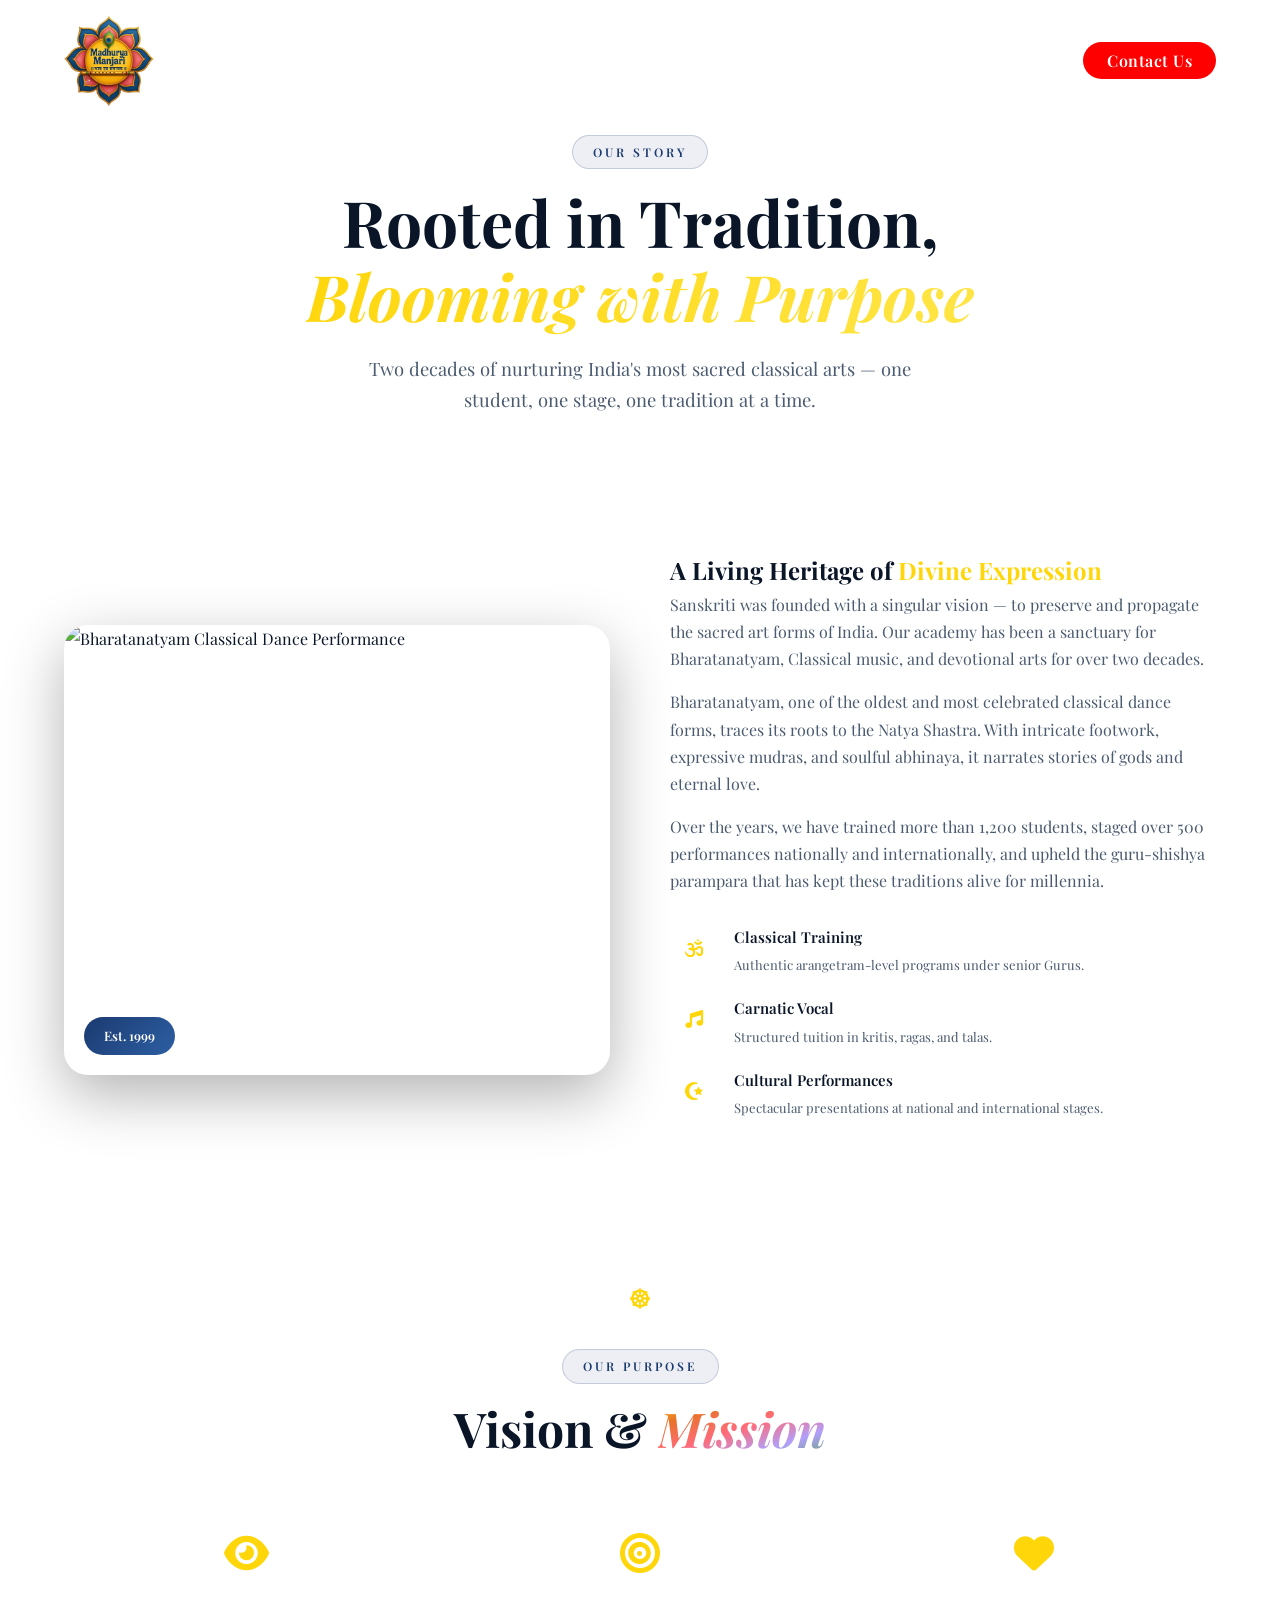
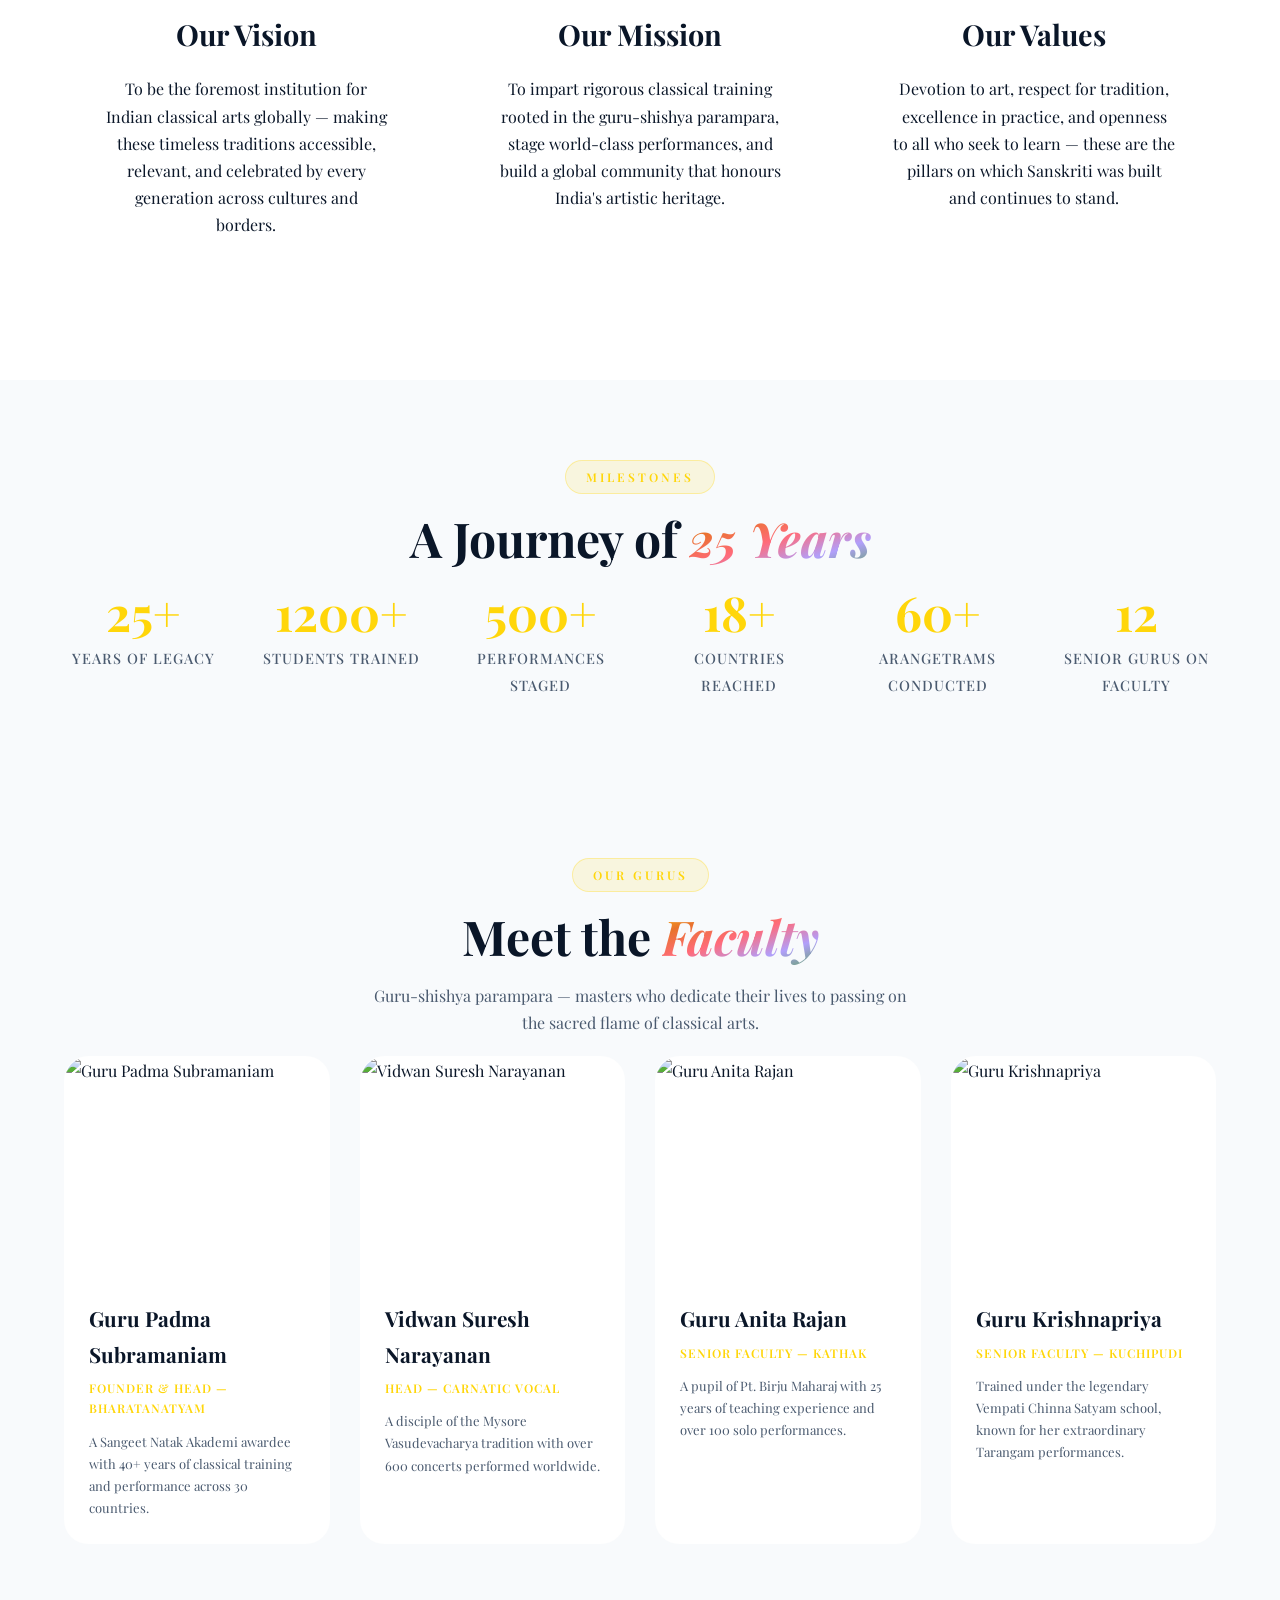
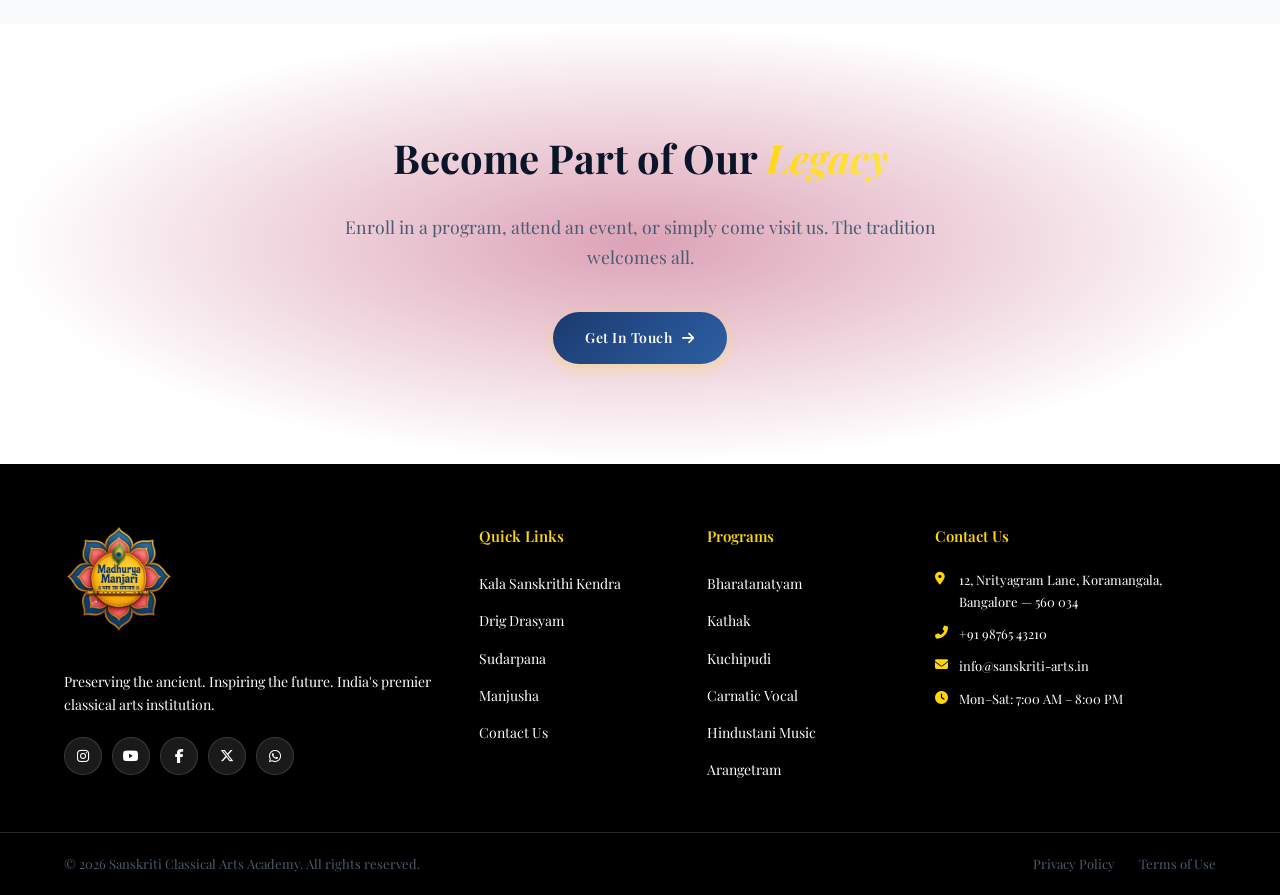
==== commit cf37641d: "new home page design is updated" ====
--- a/about.html
+++ b/about.html
@@ -11,7 +11,7 @@
   <link rel="preconnect" href="https://fonts.googleapis.com" />
   <link rel="preconnect" href="https://fonts.gstatic.com" crossorigin />
   <link
-    href="https://fonts.googleapis.com/css2?family=Cormorant+Garamond:ital,wght@0,400;0,600;0,700;1,400;1,600&family=Outfit:wght@300;400;500;600&family=Playfair+Display:ital,wght@0,700;1,500&display=swap"
+    href="https://fonts.googleapis.com/css2?family=Playfair+Display:ital,wght@0,300;0,400;0,500;0,600;0,700;1,400;1,500;1,700&display=swap"
     rel="stylesheet" />
   <link rel="stylesheet" href="https://cdnjs.cloudflare.com/ajax/libs/font-awesome/6.5.0/css/all.min.css" />
 </head>
@@ -171,7 +171,7 @@
   </section>
 
   <!-- ===== TIMELINE ===== -->
-  <section class="section">
+  <!-- <section class="section">
     <div class="container">
       <div class="section-header" data-aos="fade-up">
         <span class="section-tag">History</span>
@@ -229,7 +229,7 @@
         </div>
       </div>
     </div>
-  </section>
+  </section> -->
 
   <!-- ===== FACULTY ===== -->
   <section class="section" style="background:var(--bg-secondary); padding: 80px 0;">
--- a/style.css
+++ b/style.css
@@ -4,25 +4,59 @@
 
 /* ----- CSS Custom Properties ----- */
 :root {
-  /* === User-Specified Festive Cultural Palette === */
-  --brand-blue: #114B7A;
-  --brand-gold: #FEC92E;
-  --brand-pink: #F77E7D;
-  --brand-green: #A4D960;
-  --brand-maroon: #A00728;
+  /* === Premium Indian Classical Color Palette (Logo-Inspired) === */
+  /* Primary: Royal Blue | Secondary: Golden Yellow | Accent: Coral Pink | Tertiary: Sage Green */
   
-  --bg-primary: #FFFFFF;
-  --bg-secondary: #F7F9FC;
-  --bg-tertiary: #114B7A; /* For dark sections */
+  /* Core Brand Colors */
+  --brand-blue: #1B3A70;           /* Deep Royal Blue (Primary) */
+  --brand-blue-dark: #0F2347;      /* Darker Royal Blue for contrast */
+  --brand-blue-light: #2D5FA3;     /* Lighter Royal Blue for accents */
+  --brand-blue-muted: #1A4B80;     /* Muted Royal Blue for backgrounds */
   
-  --text-primary: #1A1A1A;
-  --text-secondary: #4A4A4A;
-  --text-light: #FFFFFF;
+  --brand-gold: #FFD60A;           /* Vibrant Golden Yellow (Secondary) */
+  --brand-gold-dark: #FFC700;      /* Dark Gold for hover states */
+  --brand-gold-light: #FFE547;     /* Light Gold for accents */
   
-  /* Gradients */
-  --blue-gradient: linear-gradient(135deg, #114B7A, #1B6EA1);
-  --gold-gradient: linear-gradient(135deg, #FEC92E, #FFD966);
-  --maroon-gradient: linear-gradient(135deg, #A00728, #D11D44);
+  --brand-pink: #FF6B7A;           /* Coral Pink (Accent) */
+  --brand-pink-dark: #E85A68;      /* Dark Coral for contrast */
+  --brand-pink-light: #FF8A94;     /* Light Coral for backgrounds */
+  
+  --brand-green: #5FA363;          /* Sage Green (Tertiary) */
+  --brand-green-light: #7FB37A;    /* Light Sage for accents */
+  
+  --brand-maroon: #A8164A;         /* Deep Maroon for special sections */
+  --brand-teal: #1B8B7F;           /* Teal accent for diversity */
+  --brand-orange: #E8732A;         /* Warm Orange for highlights */
+  
+  /* Background Colors */
+  --bg-primary: #FFFFFF;           /* Pure White */
+  --bg-secondary: #F8FAFC;         /* Soft Blue-Gray */
+  --bg-tertiary: #1B3A70;          /* Deep Royal Blue for dark sections */
+  --bg-card: #FFFFFF;              /* Card Background */
+  
+  /* Text Colors */
+  --text-primary: #0A1628;         /* Deep Navy for primary text */
+  --text-secondary: #4A5A6F;       /* Muted Blue-Gray for secondary */
+  --text-light: #FFFFFF;           /* White for light text */
+  
+  /* Glass Morphism */
+  --glass-bg: rgba(255, 255, 255, 0.1);
+  --glass-border: rgba(255, 255, 255, 0.15);
+  
+  /* Premium Gradients */
+  --blue-gradient: linear-gradient(135deg, #1B3A70, #2D5FA3);
+  --gold-gradient: linear-gradient(135deg, #FFD60A, #FFE547);
+  --pink-gradient: linear-gradient(135deg, #FF6B7A, #FF8A94);
+  --maroon-gradient: linear-gradient(135deg, #A8164A, #D11D44);
+  --emerald-gradient: linear-gradient(135deg, #1B8B7F, #2BA899);
+  --teal-gradient: linear-gradient(135deg, #1B8B7F, #48B4A0);
+  --warm-gradient: linear-gradient(135deg, #E8732A, #F4A95A);
+  --premium-gradient: linear-gradient(135deg, #1B3A70, #FFD60A);
+  
+  /* Royal Blue variations for sophistication */
+  --royal-blue-dark: #0F2347;
+  --royal-blue-base: #1B3A70;
+  --royal-blue-light: #2D5FA3;
   
   /* Design Tokens */
   --radius-sm: 8px;
@@ -33,9 +67,9 @@
   --nav-height: 100px;
   
   /* Typography */
-  --font-heading: 'Cormorant Garamond', serif;
+  --font-heading: 'Playfair Display', serif;
   --font-display: 'Playfair Display', serif;
-  --font-body: 'Outfit', sans-serif;
+  --font-body: 'Playfair Display', serif;
 }
 
 /* ----- Reset ----- */
@@ -53,7 +87,7 @@
 }
 
 body {
-  font-family: var(--font-body);
+  font-family: 'Playfair Display', serif;
   background: var(--bg-primary);
   color: var(--text-primary);
   line-height: 1.7;
@@ -116,8 +150,8 @@
 }
 
 .navbar.scrolled {
-  background: #000;
-  box-shadow: 0 4px 20px rgba(0, 0, 0, 0.15);
+  background: #1B3A70;
+  box-shadow: 0 4px 20px rgba(27, 58, 122, 0.2);
   padding: 10px 0;
 }
 
@@ -194,8 +228,8 @@
 .nav-link {
   padding: 8px 16px;
   border-radius: var(--radius-sm);
-  font-size: 14px;
-  font-weight: 500;
+  font-size: 16px;
+  font-weight: 600;
   letter-spacing: 0.5px;
   transition: var(--transition);
   color: white;
@@ -271,7 +305,7 @@
 }
 
 .nav-cta {
-  background: var(--pink-gradient) !important;
+  background: red !important;
   color: white !important;
   border-radius: 30px;
   padding: 8px 24px;
@@ -455,7 +489,7 @@
   inset: 0;
   pointer-events: none;
   z-index: 3;
-  background: radial-gradient(circle at 50% -20%, rgba(232, 184, 32, 0.15) 0%, transparent 60%);
+  background: radial-gradient(circle at 50% -20%, rgba(255, 214, 10, 0.15) 0%, transparent 60%);
   mix-blend-mode: screen;
   animation: glowPulse 5s ease-in-out infinite alternate;
 }
@@ -664,17 +698,17 @@
 }
 
 .btn-primary {
-  background: var(--brand-gold);
-  color: var(--brand-blue);
+  background: var(--blue-gradient);
+  color: white;
   font-weight: 600;
-  box-shadow: 0 4px 15px rgba(254, 201, 46, 0.3);
+  box-shadow: 0 4px 15px rgba(255, 214, 10, 0.3);
 }
 
 .btn-primary:hover {
-  background: var(--brand-maroon);
-  color: white;
+  background: var(--gold-gradient);
+  color: black;
   transform: translateY(-3px);
-  box-shadow: 0 8px 25px rgba(160, 7, 40, 0.4);
+  box-shadow: 0 8px 25px rgba(255, 107, 122, 0.4);
 }
 
 .btn-outline {
@@ -722,8 +756,8 @@
 
 .btn-primary-sm:hover {
   transform: translateY(-2px);
-  box-shadow: 0 6px 20px rgba(27, 58, 122, 0.45);
-  background: var(--pink-gradient);
+  box-shadow: 0 6px 20px rgba(253, 188, 48, 0.45);
+  background: var(--blue-gradient);
 }
 
 .btn-full {
@@ -734,21 +768,31 @@
 /* ============ SECTION HEADERS ============ */
 .section-header {
   text-align: center;
-  margin-bottom: 60px;
+  margin-bottom: 20px;
 }
 
 .section-tag {
   display: inline-block;
   padding: 6px 20px;
-  background: var(--glass-bg);
-  border: 1px solid var(--glass-border);
+  background: rgba(27, 58, 112, 0.08);
+  border: 1px solid rgba(27, 58, 112, 0.2);
   border-radius: 30px;
   font-size: 12px;
   font-weight: 600;
   letter-spacing: 3px;
   text-transform: uppercase;
-  color: var(--brand-gold);
+  color: var(--brand-blue);
   margin-bottom: 16px;
+}
+
+/* On dark backgrounds the section-tag uses gold/glass styling */
+.events-section .section-tag,
+.music-section .section-tag,
+[style*="background:var(--bg-secondary)"] .section-tag,
+[style*="background: var(--bg-secondary)"] .section-tag {
+  background: rgba(255, 214, 10, 0.12);
+  border: 1px solid rgba(255, 214, 10, 0.3);
+  color: var(--brand-gold);
 }
 
 .section-title {
@@ -921,12 +965,12 @@
 
 .art-card:hover {
   transform: translateY(-8px);
-  border-color: rgba(212, 168, 67, 0.3);
+  border-color: rgba(255, 214, 10, 0.3);
   box-shadow: 0 20px 50px rgba(0, 0, 0, 0.3);
 }
 
 .art-card.featured {
-  border-color: rgba(212, 168, 67, 0.2);
+  border-color: rgba(255, 214, 10, 0.2);
 }
 
 .card-image {
@@ -1021,8 +1065,8 @@
 .music-bg-pattern {
   position: absolute;
   inset: 0;
-  background: radial-gradient(ellipse at 30% 50%, rgba(45, 122, 79, 0.1) 0%, transparent 50%),
-    radial-gradient(ellipse at 70% 50%, rgba(232, 66, 124, 0.08) 0%, transparent 50%);
+  background: radial-gradient(ellipse at 30% 50%, rgba(95, 163, 99, 0.1) 0%, transparent 50%),
+    radial-gradient(ellipse at 70% 50%, rgba(255, 107, 122, 0.08) 0%, transparent 50%);
 }
 
 .music-cards {
@@ -1045,7 +1089,7 @@
 
 .music-card:hover {
   transform: translateY(-8px);
-  border-color: rgba(232, 184, 32, 0.35);
+  border-color: rgba(255, 214, 10, 0.35);
   box-shadow: 0 20px 50px rgba(0, 0, 0, 0.3);
 }
 
@@ -1115,8 +1159,8 @@
 .music-waveform span {
   width: 3px;
   border-radius: 3px;
-  background: var(--teal-gradient);
-  opacity: 0.5;
+  background: var(--emerald-gradient);
+  opacity: 0.7;
   animation: waveform 1.2s infinite ease-in-out;
 }
 
@@ -1207,7 +1251,7 @@
   background: var(--blue-gradient);
   color: white;
   border-color: transparent;
-  box-shadow: 0 4px 16px rgba(27, 58, 122, 0.4);
+  box-shadow: 0 4px 16px rgba(27, 90, 160, 0.4);
 }
 
 .gallery-grid {
@@ -1379,8 +1423,8 @@
   inset: 0;
   pointer-events: none;
   background:
-    radial-gradient(ellipse at 15% 40%, rgba(123, 26, 51, 0.12) 0%, transparent 55%),
-    radial-gradient(ellipse at 85% 60%, rgba(26, 139, 127, 0.10) 0%, transparent 55%);
+    radial-gradient(ellipse at 15% 40%, rgba(168, 22, 74, 0.12) 0%, transparent 55%),
+    radial-gradient(ellipse at 85% 60%, rgba(27, 139, 127, 0.10) 0%, transparent 55%);
 }
 
 .events-grid {
@@ -1403,7 +1447,7 @@
 
 .event-card:hover {
   transform: translateY(-8px);
-  border-color: rgba(212, 168, 67, 0.25);
+  border-color: rgba(255, 214, 10, 0.25);
   box-shadow: 0 24px 60px rgba(0, 0, 0, 0.35);
 }
 
@@ -1417,19 +1461,20 @@
 }
 
 .performance-header {
-  background: linear-gradient(135deg, rgba(123, 26, 51, 0.9), rgba(90, 13, 34, 0.9));
+  background: linear-gradient(135deg, rgba(168, 22, 74, 0.95), rgba(200, 40, 95, 0.9));
 }
 
 .workshop-header {
-  background: linear-gradient(135deg, rgba(26, 139, 127, 0.9), rgba(15, 90, 83, 0.9));
+  background: linear-gradient(135deg, rgba(27, 139, 127, 0.95), rgba(15, 110, 100, 0.9));
 }
 
 .festival-header {
-  background: linear-gradient(135deg, rgba(232, 115, 42, 0.9), rgba(244, 162, 54, 0.85));
+  background: linear-gradient(135deg, rgba(255, 214, 10, 0.95), rgba(255, 229, 71, 0.9));
+  color: var(--brand-blue-dark);
 }
 
 .international-header {
-  background: linear-gradient(135deg, rgba(27, 58, 107, 0.95), rgba(14, 31, 61, 0.95));
+  background: linear-gradient(135deg, rgba(27, 58, 112, 0.98), rgba(15, 35, 80, 0.95));
 }
 
 /* Date block inside header */
@@ -1443,7 +1488,7 @@
   font-family: var(--font-heading);
   font-size: 3rem;
   font-weight: 700;
-  color: white;
+  color: inherit;
   line-height: 1;
 }
 
@@ -1455,14 +1500,16 @@
 .ev-month {
   font-size: 14px;
   font-weight: 600;
-  color: rgba(255, 255, 255, 0.9);
+  color: currentColor;
+  opacity: 0.9;
   text-transform: uppercase;
   letter-spacing: 1px;
 }
 
 .ev-year {
   font-size: 12px;
-  color: rgba(255, 255, 255, 0.6);
+  color: currentColor;
+  opacity: 0.65;
 }
 
 /* Badge*/
@@ -1481,19 +1528,22 @@
 }
 
 .badge-teal {
-  background: rgba(39, 189, 168, 0.25);
-  border-color: rgba(39, 189, 168, 0.4);
+  background: rgba(27, 139, 127, 0.25);
+  border-color: rgba(27, 139, 127, 0.5);
+  color: #48B4A0;
 }
 
 .badge-festival {
-  background: rgba(255, 200, 80, 0.2);
-  border-color: rgba(255, 200, 80, 0.4);
-  color: #ffe89a;
+  background: rgba(255, 214, 10, 0.2);
+  border-color: rgba(255, 214, 10, 0.5);
+  color: #FFD60A;
+  font-weight: 600;
 }
 
 .badge-intl {
-  background: rgba(100, 140, 220, 0.2);
-  border-color: rgba(100, 140, 220, 0.4);
+  background: rgba(27, 90, 160, 0.2);
+  border-color: rgba(27, 90, 160, 0.5);
+  color: #2D5FA3;
 }
 
 /* Icon bubble */
@@ -1516,10 +1566,11 @@
 }
 
 .event-card:hover .event-card-icon {
-  background: var(--blue-gradient);
+  background: var(--gold-gradient);
   border-color: transparent;
-  color: white;
+  color: var(--brand-blue);
   transform: scale(1.1) rotate(15deg);
+  font-weight: 600;
 }
 
 /* Card body */
@@ -1605,7 +1656,7 @@
   position: relative;
   padding: 80px 0;
   overflow: hidden;
-  background: linear-gradient(135deg, var(--royal-blue-dark), var(--brand-blue));
+  background: linear-gradient(135deg, #0F2347, #1B3A70, #2D5FA3);
 }
 
 .quote-overlay {
@@ -1755,13 +1806,13 @@
   padding: 0 16px;
   border-radius: var(--radius-sm);
   background: rgba(255, 255, 255, 0.03);
-  border: 1px solid var(--glass-border);
+  /* border: 1px solid var(--glass-border); */
   transition: var(--transition);
 }
 
 .input-wrap:focus-within {
-  border-color: var(--brand-gold);
-  box-shadow: 0 0 0 3px rgba(212, 168, 67, 0.1);
+  /* border-color: var(--brand-gold); */
+  /* box-shadow: 0 0 0 3px rgba(255, 214, 10, 0.15); */
 }
 
 .input-wrap i {
@@ -1818,8 +1869,8 @@
   padding: 24px;
   margin-top: 20px;
   border-radius: var(--radius-md);
-  background: rgba(26, 139, 127, 0.1);
-  border: 1px solid rgba(26, 139, 127, 0.3);
+  background: rgba(27, 139, 127, 0.1);
+  border: 1px solid rgba(27, 139, 127, 0.3);
 }
 
 .form-success.show {
@@ -1829,7 +1880,7 @@
 
 .form-success i {
   font-size: 40px;
-  color: var(--teal);
+  color: var(--brand-teal);
   margin-bottom: 12px;
   display: block;
 }
@@ -1986,10 +2037,11 @@
   align-items: center;
   justify-content: center;
   border-radius: 50%;
-  background: var(--blue-gradient);
-  color: white;
+  background: var(--gold-gradient);
+  color: var(--brand-blue);
   font-size: 18px;
-  box-shadow: 0 4px 20px rgba(123, 26, 51, 0.4);
+  font-weight: 600;
+  box-shadow: 0 4px 20px rgba(255, 214, 10, 0.4);
   opacity: 0;
   visibility: hidden;
   transform: translateY(20px);
@@ -2143,12 +2195,12 @@
     right: -100%;
     width: 280px;
     height: 100vh;
-    background: var(--bg-secondary);
+    background: var(--brand-blue-dark);
     flex-direction: column;
     padding: 80px 30px 30px;
     gap: 8px;
     transition: right 0.4s ease;
-    box-shadow: -10px 0 30px rgba(0, 0, 0, 0.3);
+    box-shadow: -10px 0 30px rgba(0, 0, 0, 0.5);
   }
 
   .nav-menu.active {
@@ -2300,6 +2352,7 @@
   font-weight: 700;
   line-height: 1.15;
   margin-bottom: 20px;
+  color: var(--text-primary);
 }
 
 .page-hero-title em {
@@ -2317,138 +2370,144 @@
   margin: 0 auto;
 }
 
-/* Quick Nav Tiles */
+/* Quick Nav Tiles — Colorful Solid Gradient Cards */
 .quick-nav-grid {
   display: grid;
-  grid-template-columns: repeat(auto-fit, minmax(300px, 1fr));
-  gap: 30px;
-}
+  grid-template-columns: repeat(auto-fit, minmax(290px, 1fr));
+  gap: 28px;
+}
+
+/* Hide background image — cards use gradient backgrounds instead */
+.qn-card-bg {
+  display: none;
+}
+
 .quick-nav-card {
   position: relative;
   overflow: hidden;
-  background: var(--bg-card);
-  border: 1px solid rgba(255, 255, 255, 0.08);
+  border: none;
   border-radius: var(--radius-lg);
-  padding: 50px 30px;
+  padding: 48px 30px 40px;
   text-align: center;
-  transition: var(--transition);
+  transition: transform 0.35s cubic-bezier(0.22, 1, 0.36, 1), box-shadow 0.35s ease;
   display: flex;
   flex-direction: column;
   align-items: center;
-  gap: 20px;
+  gap: 18px;
   text-decoration: none;
-  color: var(--text-primary);
+  color: #ffffff;
   z-index: 1;
 }
 
-.qn-card-bg {
-  position: absolute;
-  inset: 0;
-  background-size: cover;
-  background-position: center;
-  opacity: 0.15;
-  transition: var(--transition);
-  z-index: -1;
-  filter: grayscale(40%);
-}
-
+/* Subtle shimmer overlay on hover */
 .quick-nav-card::before {
   content: '';
   position: absolute;
   inset: 0;
-  background: linear-gradient(180deg, rgba(8, 8, 8, 0) 0%, rgba(8, 8, 8, 0.8) 60%);
-  opacity: 0.8;
-  z-index: -1;
+  background: rgba(255, 255, 255, 0.07);
+  opacity: 0;
+  z-index: 0;
+  transition: opacity 0.35s ease;
+}
+
+.quick-nav-card:hover::before {
+  opacity: 1;
 }
 
 .quick-nav-card:hover {
-  transform: translateY(-12px);
-  border-color: var(--brand-gold);
-  /* background: rgba(255, 255, 255, 0.05); */
-  box-shadow: 0 20px 40px rgba(0, 0, 0, 0.4), 0 0 20px rgba(212, 175, 55, 0.1);
-}
-
-.quick-nav-card:hover .qn-card-bg {
-  opacity: 0.35;
-  transform: scale(1.1);
-  filter: grayscale(0%);
-}
+  transform: translateY(-10px) scale(1.02);
+}
+
+/* Icon circle — white semi-transparent */
 .qn-icon {
-  width: 70px;
-  height: 70px;
-  background: rgba(255, 255, 255, 0.05);
-  border: 1px solid rgba(255, 255, 255, 0.1);
+  width: 72px;
+  height: 72px;
+  background: rgba(255, 255, 255, 0.18);
+  border: 2px solid rgba(255, 255, 255, 0.35);
   border-radius: 50%;
   display: flex;
   align-items: center;
   justify-content: center;
-  font-size: 28px;
-  color: var(--brand-gold);
-  margin-bottom: 10px;
+  font-size: 30px;
+  color: #ffffff;
+  margin-bottom: 8px;
   transition: var(--transition);
   position: relative;
   z-index: 2;
 }
 
 .quick-nav-card:hover .qn-icon {
-  background: var(--brand-gold);
-  color: var(--brand-blue);
-  transform: scale(1.1) rotate(5deg);
-  box-shadow: 0 0 30px rgba(212, 175, 55, 0.4);
-}
+  background: rgba(255, 255, 255, 0.30);
+  border-color: rgba(255, 255, 255, 0.6);
+  transform: scale(1.12) rotate(8deg);
+  box-shadow: 0 0 24px rgba(255, 255, 255, 0.3);
+}
+
 .quick-nav-card h3 {
   font-family: var(--font-heading);
-  font-size: 1.75rem;
+  font-size: 1.6rem;
   font-weight: 700;
   color: #ffffff;
-  letter-spacing: 1px;
+  letter-spacing: 0.5px;
+  position: relative;
+  z-index: 2;
+  transition: var(--transition);
 }
 
 .quick-nav-card p {
-  color: rgba(255, 255, 255, 0.7);
-  font-size: 1rem;
-  line-height: 1.6;
+  color: rgba(255, 255, 255, 0.82);
+  font-size: 0.95rem;
+  line-height: 1.65;
   flex-grow: 1;
-}
+  position: relative;
+  z-index: 2;
+  transition: var(--transition);
+}
+
+.quick-nav-card:hover p {
+  color: rgba(255, 255, 255, 0.95);
+}
+
 .qn-arrow {
-  margin-top: 15px;
-  width: 45px;
-  height: 45px;
-  background: rgba(254, 201, 46, 0.1);
-  border: 1px solid rgba(254, 201, 46, 0.3);
+  margin-top: 8px;
+  width: 42px;
+  height: 42px;
+  background: rgba(255, 255, 255, 0.15);
+  border: 1.5px solid rgba(255, 255, 255, 0.35);
   border-radius: 50%;
   display: flex;
   align-items: center;
   justify-content: center;
-  color: var(--brand-gold);
-  opacity: 0.6;
-  transform: translateY(10px);
+  color: #ffffff;
+  opacity: 0.7;
+  transform: translateY(8px);
   transition: var(--transition);
+  position: relative;
+  z-index: 2;
 }
 
 .quick-nav-card:hover .qn-arrow {
   opacity: 1;
-  transform: translateY(0);
-  background: var(--brand-gold);
-  color: var(--brand-blue);
-  box-shadow: 0 0 15px rgba(254, 201, 46, 0.3);
+  transform: translateY(0) translateX(4px);
+  background: rgba(255, 255, 255, 0.28);
+  box-shadow: 0 0 14px rgba(255, 255, 255, 0.25);
 }
 
 /* Scripture Quote Section */
 .scripture-quote-section {
   background: var(--bg-secondary);
-  padding: 100px 0;
+  padding: 0 0;
   position: relative;
   overflow: hidden;
 }
 
 .quote-container {
-  max-width: 900px;
+  max-width:auto;
   margin: 0 auto;
   padding: 80px 60px;
   background: #fdfaf1; /* Parchment cream */
-  border: 1px solid #e5d5b0;
-  border-radius: 4px;
+  border: 1px solid #080807;
+  border-radius: 0px;
   text-align: center;
   position: relative;
   box-shadow: 
@@ -2461,7 +2520,7 @@
   content: '';
   position: absolute;
   inset: 10px;
-  border: 1px solid rgba(160, 7, 40, 0.15); /* Faint maroon inner border */
+  border: 1px solid rgba(16, 15, 117, 0.15); /* Faint maroon inner border */
   pointer-events: none;
 }
 
@@ -2627,7 +2686,7 @@
 .cta-bg {
   position: absolute;
   inset: 0;
-  background: radial-gradient(ellipse at center, rgba(123, 26, 51, 0.4) 0%, transparent 70%);
+  background: radial-gradient(ellipse at center, rgba(168, 22, 74, 0.4) 0%, transparent 70%);
   z-index: 0;
 }
 .cta-section .container {
@@ -2668,7 +2727,7 @@
 }
 .instrument-card:hover {
   transform: translateY(-5px);
-  border-color: rgba(212, 168, 67, 0.3);
+  border-color: rgba(255, 214, 10, 0.3);
   box-shadow: 0 10px 30px rgba(0,0,0,0.2);
 }
 .inst-icon {
@@ -2744,7 +2803,7 @@
   border-radius: 50%;
   background: var(--brand-gold);
   transform: translateX(-50%);
-  box-shadow: 0 0 0 4px rgba(212, 168, 67, 0.2);
+  box-shadow: 0 0 0 4px rgba(255, 214, 10, 0.2);
   z-index: 2;
 }
 
@@ -2758,7 +2817,7 @@
 }
 
 .timeline-content:hover {
-  border-color: rgba(212, 168, 67, 0.3);
+  border-color: rgba(255, 214, 10, 0.3);
   transform: translateY(-4px);
   box-shadow: 0 10px 30px rgba(0, 0, 0, 0.2);
 }
@@ -2823,7 +2882,7 @@
 
 .faculty-card:hover {
   transform: translateY(-8px);
-  border-color: rgba(212, 168, 67, 0.3);
+  border-color: rgba(255, 214, 10, 0.3);
   box-shadow: 0 20px 50px rgba(0, 0, 0, 0.3);
 }
 
@@ -2975,7 +3034,7 @@
 
 .program-card:hover {
   transform: translateY(-6px);
-  border-color: rgba(212, 168, 67, 0.3);
+  border-color: rgba(255, 214, 10, 0.3);
   box-shadow: 0 16px 40px rgba(0, 0, 0, 0.25);
 }
 
@@ -2991,21 +3050,21 @@
 }
 
 .program-level.beginner {
-  background: rgba(26, 139, 127, 0.2);
-  color: #27BDA8;
-  border: 1px solid rgba(26, 139, 127, 0.3);
+  background: rgba(27, 139, 127, 0.2);
+  color: #2FB5A0;
+  border: 1px solid rgba(27, 139, 127, 0.4);
 }
 
 .program-level.intermediate {
-  background: rgba(212, 168, 67, 0.15);
-  color: var(--brand-gold);
-  border: 1px solid rgba(212, 168, 67, 0.3);
+  background: rgba(255, 214, 10, 0.15);
+  color: #FFD60A;
+  border: 1px solid rgba(255, 214, 10, 0.4);
 }
 
 .program-level.advanced {
-  background: rgba(123, 26, 51, 0.2);
-  color: #D4537B;
-  border: 1px solid rgba(123, 26, 51, 0.3);
+  background: rgba(168, 22, 74, 0.2);
+  color: #FF8A94;
+  border: 1px solid rgba(168, 22, 74, 0.4);
 }
 
 .program-card h4 {
@@ -3067,7 +3126,7 @@
 /* ============ TESTIMONIALS CAROUSEL ============ */
 .testimonial-carousel-container {
   overflow: hidden;
-  padding: 20px 0 50px;
+  padding: 20px 0 20px;
   position: relative;
   width: 100%;
   container-type: inline-size;
@@ -3316,7 +3375,7 @@
   inset: 0;
   width: 100%;
   height: 100%;
-  object-fit: cover;
+  object-fit: fill;
   object-position: center;
   z-index: 0;
   filter: contrast(1.08) brightness(0.92);
@@ -3359,9 +3418,10 @@
   display: flex;
   flex-direction: column;
   align-items: center;
-  justify-content: center;
+  justify-content: flex-end;
   gap: 36px;
   animation: fadeUpSplash 1.5s cubic-bezier(0.22, 1, 0.36, 1);
+  margin-bottom: 50px;
 }
 
 @keyframes fadeUpSplash {
@@ -3391,21 +3451,24 @@
 
 /* ── Welcome / Enter button ── */
 .splash-btn {
-  padding: 18px 50px;
+  padding: 10px 70px;
   font-size: 1.1rem;
   font-weight: 600;
   letter-spacing: 2.5px;
   text-transform: uppercase;
   border-radius: 50px;
-  animation: btnPulse 2.2s ease-in-out infinite;
+  /* animation: btnPulse 2.2s ease-in-out infinite; */
   background: var(--blue-gradient);
   color: #fff;
   border: none;
   cursor: pointer;
   text-decoration: none;
   display: inline-flex;
-  align-items: center;
-  gap: 10px;
+  flex-direction: column;
+  justify-content: center;
+  align-items: center;
+  text-align: center;
+  gap: 6px;
   box-shadow: 0 4px 24px rgba(27, 58, 122, 0.45);
   transition: transform 0.25s ease, filter 0.25s ease;
 }
@@ -3511,3 +3574,391 @@
   }
 }
 
+/* ============================================================
+   VIBRANT SECTION BACKGROUNDS — Abstract Art Inspired
+   ============================================================ */
+
+/* ── Section 1: About — Warm Golden Amber ── */
+.home-about.section {
+  background:#fcba03;
+  position: relative;
+  overflow: hidden;
+}
+.home-about.section::before {
+  content: '';
+  position: absolute;
+  inset: 0;
+  background:
+    radial-gradient(ellipse 60% 50% at 20% 40%, rgba(232, 115, 42, 0.30) 0%, transparent 70%),
+    radial-gradient(ellipse 50% 60% at 80% 70%, rgba(121, 40, 202, 0.22) 0%, transparent 70%),
+    radial-gradient(ellipse 40% 40% at 60% 20%, rgba(255, 214, 10, 0.25) 0%, transparent 60%);
+  pointer-events: none;
+  z-index: 0;
+}
+.home-about.section .container {
+  position: relative;
+  z-index: 1;
+}
+.home-about.section .section-title,
+.home-about.section h2 {
+  color: #fff !important;
+}
+.home-about.section p {
+  color: rgba(255, 245, 220, 0.88) !important;
+}
+.home-about.section .section-tag {
+  background: rgba(255, 214, 10, 0.15) !important;
+  border-color: rgba(244, 244, 244, 0.45) !important;
+  color: white;
+}
+
+/* ── Section 2: Quick Nav — Deep Blue with color splashes ── */
+.quick-nav-section.section {
+  /* background:
+    linear-gradient(135deg,
+      rgba(27, 58, 112, 0.95)  0%,
+      rgba(15, 35, 71, 0.98) 50%,
+      rgba(75, 0, 130, 0.25) 100%),
+    #06112a; */
+  position: relative;
+  overflow: hidden;
+}
+.quick-nav-section.section::before {
+  content: '';
+  position: absolute;
+  inset: 0;
+  background:
+    radial-gradient(ellipse 50% 60% at 10% 30%, rgba(45, 95, 163, 0.40) 0%, transparent 70%),
+    radial-gradient(ellipse 40% 50% at 85% 60%, rgba(121, 40, 202, 0.30) 0%, transparent 65%),
+    radial-gradient(ellipse 35% 35% at 50% 90%, rgba(27, 139, 127, 0.25) 0%, transparent 60%);
+  pointer-events: none;
+  z-index: 0;
+}
+.quick-nav-section.section .container {
+  position: relative;
+  z-index: 1;
+}
+.quick-nav-section.section .section-title,
+.quick-nav-section.section h2 {
+  color: #181818 !important;
+}
+.quick-nav-section.section .section-desc {
+  color: rgba(49, 49, 49, 0.85) !important;
+}
+.quick-nav-section.section .section-tag {
+  background: rgba(255, 214, 10, 0.12) !important;
+  border-color: rgba(255, 214, 10, 0.40) !important;
+  color: var(--brand-gold) !important;
+}
+/* Card text colours are now white — handled by base .quick-nav-card styles */
+
+/* ── Section 3: Testimonials — Lush Forest Green ── */
+.testimonials.section {
+  /* background:
+    linear-gradient(135deg,
+      rgba(27, 139, 127, 0.30) 0%,
+      rgba(27, 58, 112, 0.25) 40%,
+      rgba(10, 35, 20, 0.98)  80%),
+    #051a0f; */
+  position: relative;
+  overflow: hidden;
+}
+.testimonials.section::before {
+  content: '';
+  position: absolute;
+  inset: 0;
+  background:
+    radial-gradient(ellipse 60% 50% at 15% 20%, rgba(95, 163, 99, 0.30) 0%, transparent 70%),
+    radial-gradient(ellipse 50% 55% at 80% 75%, rgba(27, 139, 127, 0.25) 0%, transparent 65%),
+    radial-gradient(ellipse 40% 35% at 50% 50%, rgba(255, 214, 10, 0.10) 0%, transparent 60%);
+  pointer-events: none;
+  z-index: 0;
+}
+.testimonials.section .container {
+  position: relative;
+  z-index: 1;
+}
+.testimonials.section .section-title,
+.testimonials.section h2 {
+  color: #000000 !important;
+}
+.testimonials.section .section-desc {
+  color: rgba(57, 57, 57, 0.82) !important;
+}
+.testimonials.section .section-tag {
+  background: rgba(95, 163, 99, 0.18) !important;
+  border-color: rgba(127, 179, 122, 0.45) !important;
+  color: #2f2f2f !important;
+}
+.testimonials.section .testimonial-card {
+  background: rgba(255, 255, 255, 0.06) !important;
+  border-color: rgb(212 211 211 / 73%) !important;
+}
+.testimonials.section .testi-content p {
+  color: #2f2f2f !important;
+}
+.testimonials.section .user-info h5 {
+  color: #2f2f2f !important;
+}
+.testimonials.section .user-info span {
+  color: rgba(65, 65, 65, 0.8) !important;
+}
+
+/* ── Section 4: Scripture Quote — Rich Maroon-Red ── */
+/* Scripture Quote section — no custom background (uses default var(--bg-secondary)) */
+
+/* Override the divider wave fill to match transitions */
+.divider-wave path {
+  fill: #1a0a02;
+}
+
+
+:root {
+  --brand-purple: #7928CA;
+  --brand-purple-light: #B19FFB;
+  --brand-purple-dark: #4B0082;
+  --purple-gradient: linear-gradient(135deg, #4B0082, #7928CA);
+  --multicolor-gradient: linear-gradient(45deg, #FFD60A, #E8732A, #A8164A, #7928CA, #2D5FA3, #5FA363);
+}
+
+/* Header Italics Gradient */
+.section-title em, em.colorful-em {
+  font-family: var(--font-display);
+  font-style: italic;
+  background: linear-gradient(162deg, #FFD60A, #E8732A, #FF6B7A, #B19FFB, #5FA363);
+  -webkit-background-clip: text;
+  -webkit-text-fill-color: transparent;
+  background-clip: text;
+}
+
+/* Navbar Menu Link Hover Accents */
+.nav-menu li:nth-child(1) .nav-link:hover,
+.nav-menu li:nth-child(1) .nav-link.active {
+  color: white !important;
+  text-shadow: 0 0 10px rgba(255, 255, 255, 0.809);
+}
+.nav-menu li:nth-child(2) .nav-link:hover {
+  color: white !important;
+  text-shadow: 0 0 10px rgba(255, 255, 255, 0.809);
+}
+.nav-menu li:nth-child(3) .nav-link:hover {
+    color: white !important;
+    text-shadow: 0 0 10px rgba(255, 255, 255, 0.809);
+}
+.nav-menu li:nth-child(4) .nav-link:hover {
+  color: white !important;
+  text-shadow: 0 0 10px rgba(255, 255, 255, 0.809);
+}
+
+/* Hero Carousel Slide-specific Glowing overlays */
+/* .carousel-slide.slide-purple::after {
+  background: linear-gradient(135deg, rgba(75, 0, 130, 0.45) 0%, rgba(10, 22, 40, 0.9) 80%) !important;
+} */
+.carousel-slide.slide-purple .hero-badge {
+  background: rgba(138, 43, 226, 0.2) !important;
+  border-color: rgba(138, 43, 226, 0.5) !important;
+  color: #cbbcfd !important;
+  box-shadow: 0 0 15px rgba(138, 43, 226, 0.4) !important;
+}
+
+/* .carousel-slide.slide-green::after {
+  background: linear-gradient(135deg, rgba(27, 139, 127, 0.45) 0%, rgba(10, 22, 40, 0.9) 80%) !important;
+} */
+.carousel-slide.slide-green .hero-badge {
+  background: rgba(27, 139, 127, 0.2) !important;
+  border-color: rgba(27, 139, 127, 0.5) !important;
+  color: #8beee3 !important;
+  box-shadow: 0 0 15px rgba(27, 139, 127, 0.4) !important;
+}
+
+/* .carousel-slide.slide-orange::after {
+  background: linear-gradient(135deg, rgba(232, 115, 42, 0.45) 0%, rgba(10, 22, 40, 0.9) 80%) !important;
+} */
+.carousel-slide.slide-orange .hero-badge {
+  background: rgba(232, 115, 42, 0.2) !important;
+  border-color: rgba(232, 115, 42, 0.5) !important;
+  color: #ffd0a8 !important;
+  box-shadow: 0 0 15px rgba(232, 115, 42, 0.4) !important;
+}
+
+/* About Section image colorful auric background glow */
+.about-img-accent.multicolor-glow {
+  background: var(--multicolor-gradient);
+  border: none;
+  opacity: 0.65;
+  filter: blur(12px);
+  animation: rotateGlow 12s linear infinite;
+}
+.img-badge.colorful-badge {
+  background: var(--premium-gradient);
+  box-shadow: 0 4px 15px rgba(250, 32, 54, 0.5);
+}
+
+@keyframes rotateGlow {
+  0% { transform: rotate(0deg) scale(1); }
+  50% { transform: rotate(180deg) scale(1.1); }
+  100% { transform: rotate(360deg) scale(1); }
+}
+
+/* Quick Nav Cards — Vibrant Solid Gradient Backgrounds */
+
+/* Purple — Bharatanatyam */
+.quick-nav-card.card-purple {
+  background: linear-gradient(145deg, #6B21A8, #9333EA, #C084FC);
+  box-shadow: 0 8px 32px rgba(107, 33, 168, 0.45);
+}
+.quick-nav-card.card-purple:hover {
+  box-shadow: 0 20px 50px rgba(107, 33, 168, 0.60);
+}
+
+/* Orange — Classical Dance */
+.quick-nav-card.card-orange {
+  background: linear-gradient(145deg, #C2410C, #EA580C, #FB923C);
+  box-shadow: 0 8px 32px rgba(194, 65, 12, 0.45);
+}
+.quick-nav-card.card-orange:hover {
+  box-shadow: 0 20px 50px rgba(194, 65, 12, 0.60);
+}
+
+/* Blue — Classical Music */
+.quick-nav-card.card-blue {
+  background: linear-gradient(145deg, #0F2347, #1B3A70, #2D5FA3);
+  box-shadow: 0 8px 32px rgba(15, 35, 71, 0.55);
+}
+.quick-nav-card.card-blue:hover {
+  box-shadow: 0 20px 50px rgba(15, 35, 71, 0.70);
+}
+
+/* Red / Maroon — Yakshagana */
+.quick-nav-card.card-red {
+  background: linear-gradient(145deg, #881337, #BE123C, #F43F5E);
+  box-shadow: 0 8px 32px rgba(136, 19, 55, 0.50);
+}
+.quick-nav-card.card-red:hover {
+  box-shadow: 0 20px 50px rgba(136, 19, 55, 0.65);
+}
+
+/* Amber / Gold — Kathak */
+.quick-nav-card.card-yellow {
+  background: linear-gradient(145deg, #92400E, #D97706, #F59E0B);
+  box-shadow: 0 8px 32px rgba(146, 64, 14, 0.50);
+}
+.quick-nav-card.card-yellow:hover {
+  box-shadow: 0 20px 50px rgba(146, 64, 14, 0.65);
+}
+
+/* Green — Folk Dance */
+.quick-nav-card.card-green {
+  background: linear-gradient(145deg, #14532D, #16A34A, #4ADE80);
+  box-shadow: 0 8px 32px rgba(20, 83, 45, 0.50);
+}
+.quick-nav-card.card-green:hover {
+  box-shadow: 0 20px 50px rgba(20, 83, 45, 0.65);
+}
+
+/* Scripture Quote Section Multicolor border & glow */
+.quote-container.colorful-quote {
+  background: rgba(15, 35, 71, 0.96) !important;
+  /* border: 2.5px solid transparent !important; */
+  /* background-image: linear-gradient(rgba(15, 35, 71, 0.96), rgba(15, 35, 71, 0.96)), var(--multicolor-gradient) !important; */
+  background-origin: border-box !important;
+  background-clip: padding-box, border-box !important;
+  /* box-shadow: 0 30px 60px rgba(0, 0, 0, 0.5), 0 0 40px rgba(255, 214, 10, 0.18) !important; */
+}
+.quote-container.colorful-quote .sanskrit-quote {
+  background: linear-gradient(45deg, #FFD60A, #E8732A, #FF6B7A, #B19FFB, #5FA363) !important;
+  -webkit-background-clip: text !important;
+  -webkit-text-fill-color: transparent !important;
+  background-clip: text !important;
+  text-shadow: none !important;
+}
+.quote-container.colorful-quote .english-translation {
+  color: rgba(255, 255, 255, 0.92) !important;
+}
+.quote-container.colorful-quote .quote-source {
+  color: var(--brand-gold) !important;
+}
+.quote-container.colorful-quote .quote-ornament {
+  background: linear-gradient(45deg, #FFD60A, #E8732A, #FF6B7A, #B19FFB, #5FA363) !important;
+  -webkit-background-clip: text !important;
+  -webkit-text-fill-color: transparent !important;
+  background-clip: text !important;
+  opacity: 1 !important;
+}
+.quote-container.colorful-quote .quote-corner {
+  color: var(--brand-pink) !important;
+  text-shadow: 0 0 12px rgba(255, 107, 122, 0.7) !important;
+}
+
+/* Testimonial Cards glowing color styles */
+.testimonial-card.card-purple {
+  border-color: rgba(121, 40, 202, 0.25) !important;
+}
+.testimonial-card.card-purple:hover {
+  border-color: var(--brand-purple) !important;
+  box-shadow: 0 20px 45px rgba(121, 40, 202, 0.3) !important;
+}
+.testimonial-card.card-purple .testi-content i {
+  color: var(--brand-purple-light) !important;
+}
+.testimonial-card.card-purple .testi-user img {
+  border-color: var(--brand-purple) !important;
+}
+
+.testimonial-card.card-green {
+  border-color: rgba(95, 163, 99, 0.25) !important;
+}
+.testimonial-card.card-green:hover {
+  border-color: var(--brand-green) !important;
+  box-shadow: 0 20px 45px rgba(95, 163, 99, 0.3) !important;
+}
+.testimonial-card.card-green .testi-content i {
+  color: var(--brand-green-light) !important;
+}
+.testimonial-card.card-green .testi-user img {
+  border-color: var(--brand-green) !important;
+}
+
+.testimonial-card.card-blue {
+  border-color: rgba(45, 95, 163, 0.25) !important;
+}
+.testimonial-card.card-blue:hover {
+  border-color: var(--brand-blue-light) !important;
+  box-shadow: 0 20px 45px rgba(45, 95, 163, 0.3) !important;
+}
+.testimonial-card.card-blue .testi-content i {
+  color: var(--brand-blue-light) !important;
+}
+.testimonial-card.card-blue .testi-user img {
+  border-color: var(--brand-blue-light) !important;
+}
+
+.testimonial-card.card-orange {
+  border-color: rgba(232, 115, 42, 0.25) !important;
+}
+.testimonial-card.card-orange:hover {
+  border-color: var(--brand-orange) !important;
+  box-shadow: 0 20px 45px rgba(232, 115, 42, 0.3) !important;
+}
+.testimonial-card.card-orange .testi-content i {
+  color: var(--brand-orange) !important;
+}
+.testimonial-card.card-orange .testi-user img {
+  border-color: var(--brand-orange) !important;
+}
+
+.testimonial-card.card-red {
+  border-color: rgba(255, 107, 122, 0.25) !important;
+}
+.testimonial-card.card-red:hover {
+  border-color: var(--brand-pink) !important;
+  box-shadow: 0 20px 45px rgba(255, 107, 122, 0.3) !important;
+}
+.testimonial-card.card-red .testi-content i {
+  color: var(--brand-pink) !important;
+}
+.testimonial-card.card-red .testi-user img {
+  border-color: var(--brand-pink) !important;
+}
+
+
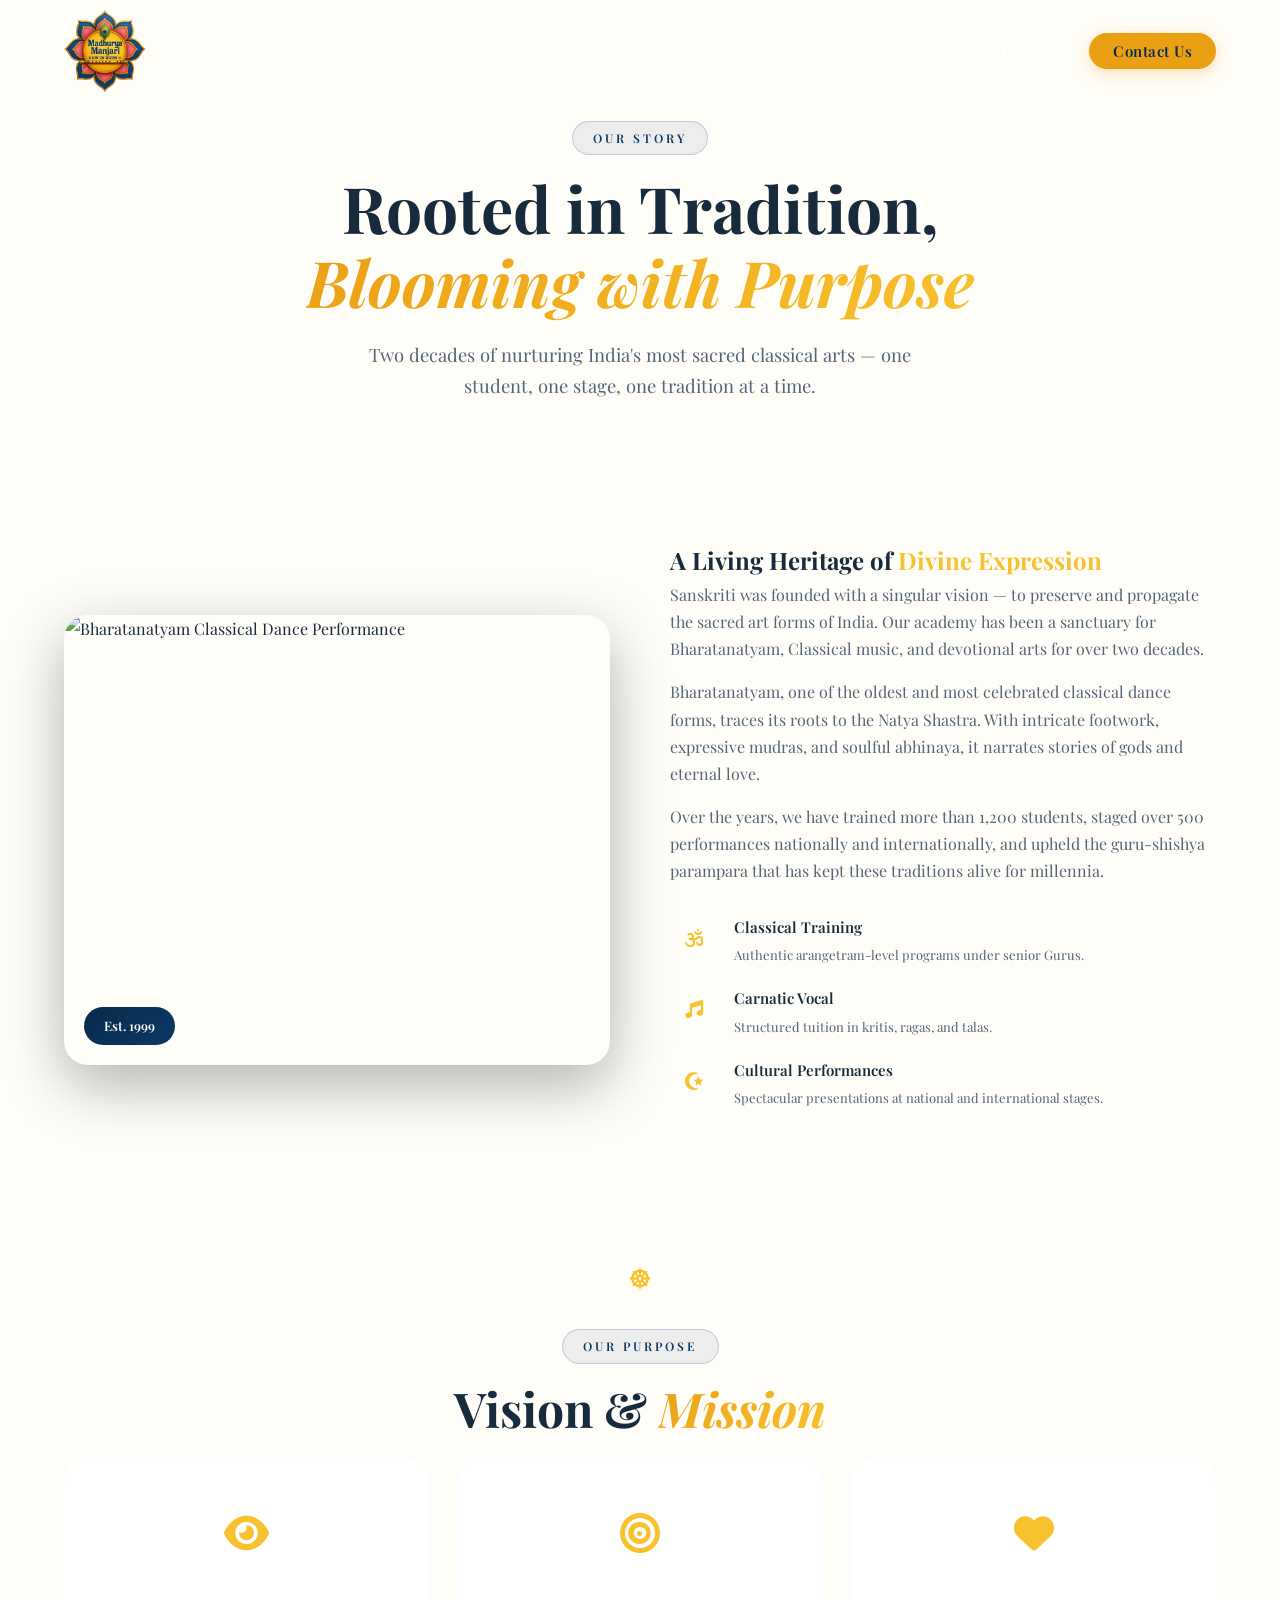
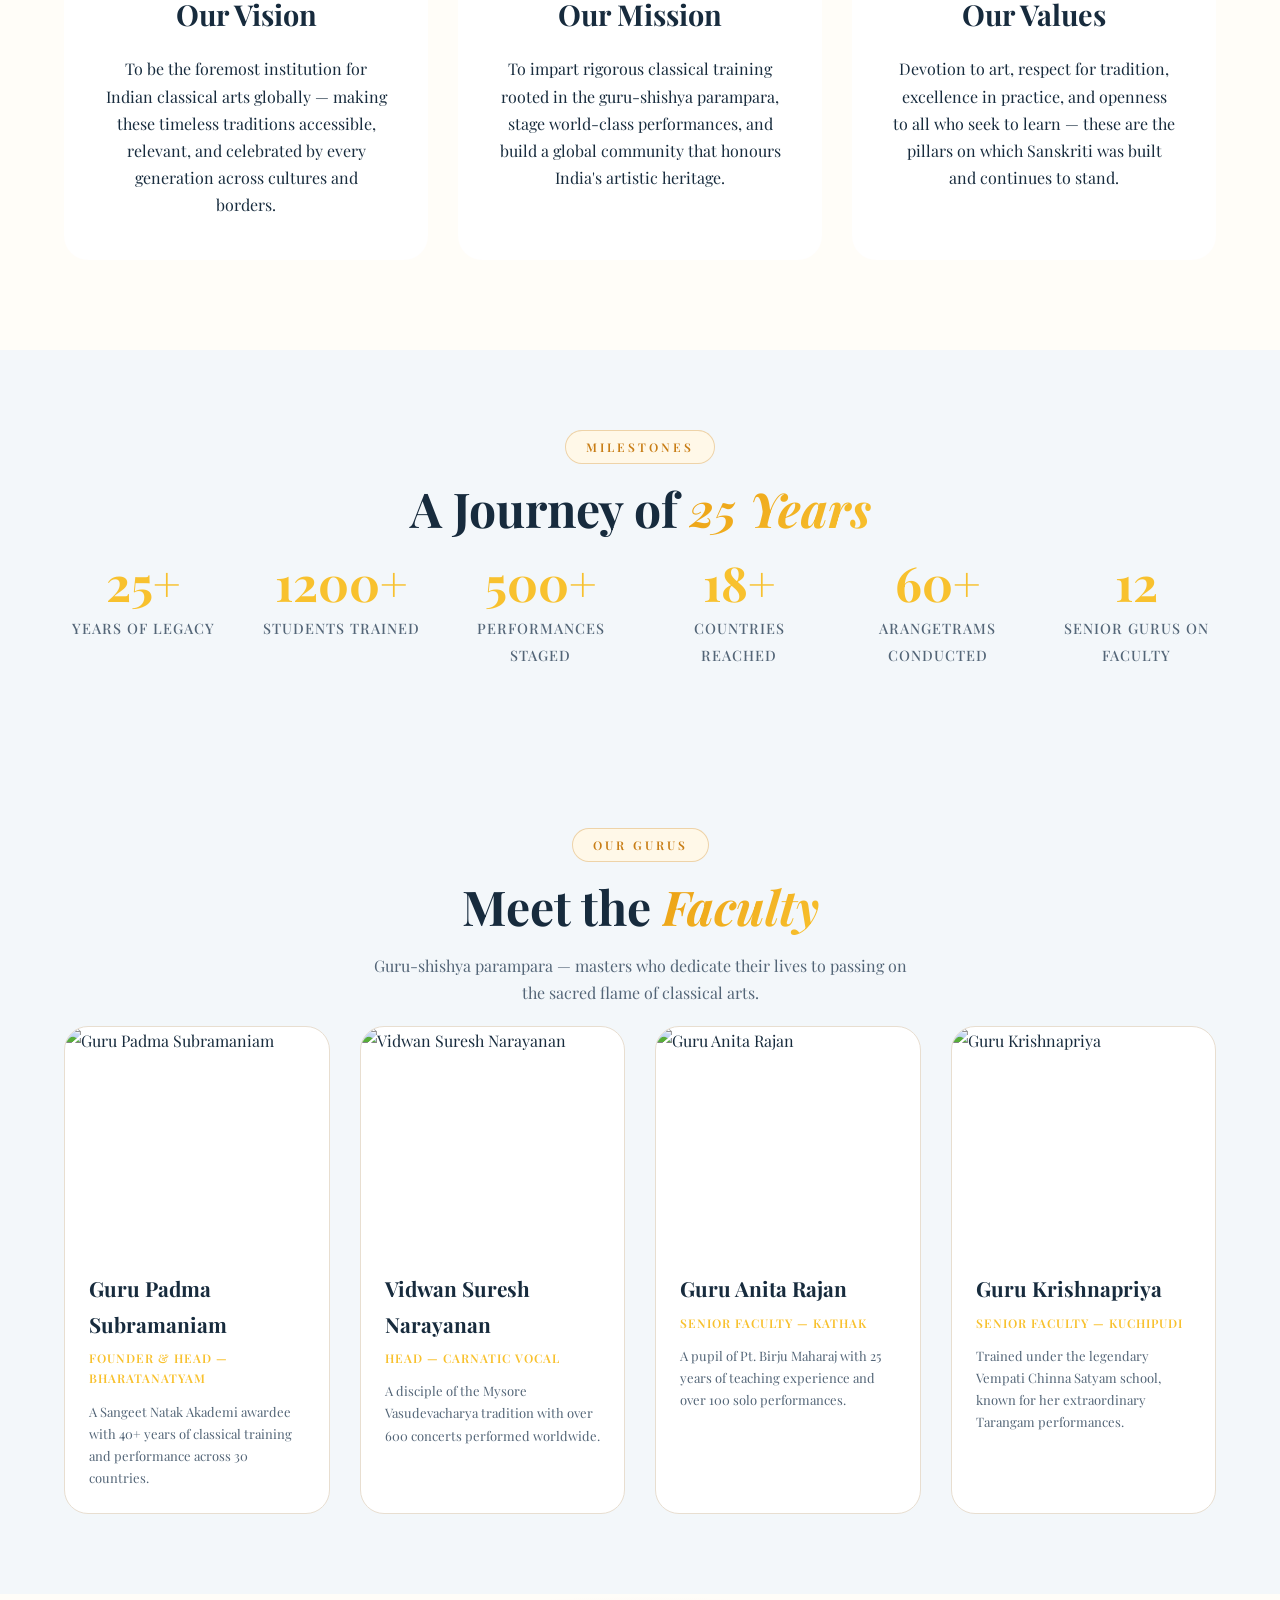
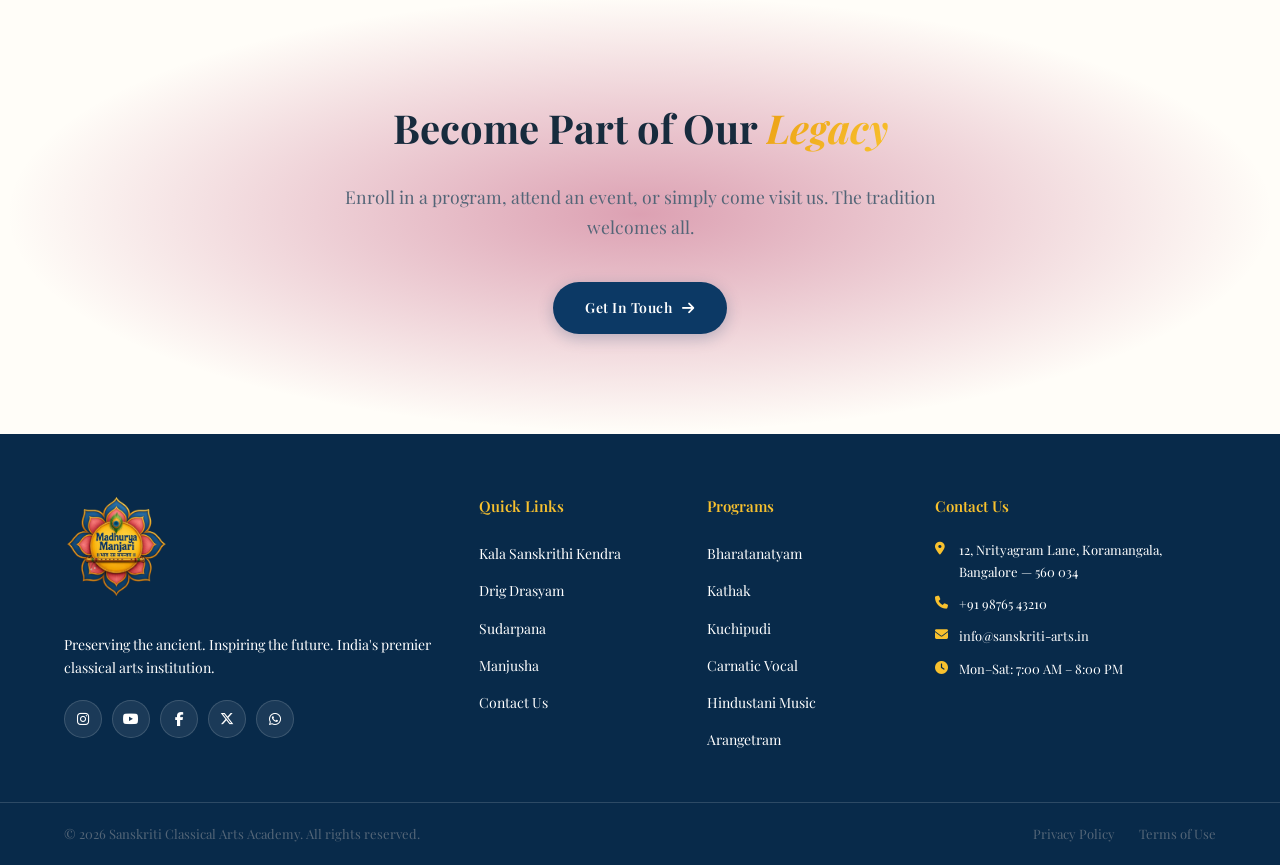
==== commit b9eda284: "home and dance page design is completed" ====
--- a/about.html
+++ b/about.html
@@ -335,7 +335,7 @@
         <div class="footer-contact">
           <h4>Contact Us</h4>
           <p><i class="fas fa-map-marker-alt"></i> 12, Nrityagram Lane, Koramangala, Bangalore — 560 034</p>
-          <p><i class="fas fa-phone-alt"></i> +91 98765 43210</p>
+          <p><i class="fas fa-phone"></i> +91 98765 43210</p>
           <p><i class="fas fa-envelope"></i> info@sanskriti-arts.in</p>
           <p><i class="fas fa-clock"></i> Mon–Sat: 7:00 AM – 8:00 PM</p>
         </div>
--- a/style.css
+++ b/style.css
@@ -4,67 +4,81 @@
 
 /* ----- CSS Custom Properties ----- */
 :root {
-  /* === Premium Indian Classical Color Palette (Logo-Inspired) === */
-  /* Primary: Royal Blue | Secondary: Golden Yellow | Accent: Coral Pink | Tertiary: Sage Green */
+  /* === Logo Source of Truth Color Palette === */
+  /* Primary: Deep Peacock Blue | Secondary: Saffron Gold | Accents: Lotus Pink & Peacock Green */
   
-  /* Core Brand Colors */
-  --brand-blue: #1B3A70;           /* Deep Royal Blue (Primary) */
-  --brand-blue-dark: #0F2347;      /* Darker Royal Blue for contrast */
-  --brand-blue-light: #2D5FA3;     /* Lighter Royal Blue for accents */
-  --brand-blue-muted: #1A4B80;     /* Muted Royal Blue for backgrounds */
+  /* Primary Brand Blue */
+  --brand-blue: #0C3965;           /* Deep Peacock Blue (Primary) */
+  --brand-blue-light: #1C5A8B;     /* Lighter Peacock Blue */
+  --brand-blue-dark: #082A4A;      /* Deep Regal Navy for Header, Footer & Dark Sections */
+  --brand-blue-muted: #EBF3FA;     /* Muted Ice Blue for backgrounds */
   
-  --brand-gold: #FFD60A;           /* Vibrant Golden Yellow (Secondary) */
-  --brand-gold-dark: #FFC700;      /* Dark Gold for hover states */
-  --brand-gold-light: #FFE547;     /* Light Gold for accents */
+  /* Primary Gold */
+  --brand-gold: #F8C12E;           /* Saffron Gold */
+  --brand-gold-deep: #EBA014;      /* Rich Golden Yellow */
+  --brand-gold-dark: #C87D15;      /* Antique Gold for contrast & hover */
+  --brand-gold-light: #FCE698;     /* Light Gold highlight */
+  --brand-gold-tint: #FFF8E8;      /* Soft Ivory / Gold Tint */
   
-  --brand-pink: #FF6B7A;           /* Coral Pink (Accent) */
-  --brand-pink-dark: #E85A68;      /* Dark Coral for contrast */
-  --brand-pink-light: #FF8A94;     /* Light Coral for backgrounds */
+  /* Lotus Pink (Supporting Accent) */
+  --brand-pink: #E46262;           /* Warm Lotus Pink */
+  --brand-pink-dark: #C23E41;      /* Deep Lotus Magenta */
+  --brand-pink-light: #F4A2A2;     /* Light Lotus Blossom */
+  --brand-pink-tint: #FDF2F2;      /* Soft Lotus Tint */
   
-  --brand-green: #5FA363;          /* Sage Green (Tertiary) */
-  --brand-green-light: #7FB37A;    /* Light Sage for accents */
+  /* Peacock Green (Supporting Accent) */
+  --brand-green: #858747;          /* Natural Peacock Green */
+  --brand-green-dark: #59632F;     /* Deep Peacock Olive */
+  --brand-green-light: #B4B67A;    /* Light Peacock Green */
+  --brand-green-tint: #F6F7EE;     /* Soft Emerald Tint */
   
-  --brand-maroon: #A8164A;         /* Deep Maroon for special sections */
-  --brand-teal: #1B8B7F;           /* Teal accent for diversity */
-  --brand-orange: #E8732A;         /* Warm Orange for highlights */
+  /* Legacy Color Aliases (Mapped cleanly to Logo Palette) */
+  --brand-maroon: #C23E41;
+  --brand-teal: #858747;
+  --brand-orange: #EBA014;
+  --royal-blue-dark: #082A4A;
+  --royal-blue-base: #0C3965;
+  --royal-blue-light: #1C5A8B;
   
-  /* Background Colors */
-  --bg-primary: #FFFFFF;           /* Pure White */
-  --bg-secondary: #F8FAFC;         /* Soft Blue-Gray */
-  --bg-tertiary: #1B3A70;          /* Deep Royal Blue for dark sections */
-  --bg-card: #FFFFFF;              /* Card Background */
+  /* Neutral Background System */
+  --bg-primary: #FFFDF8;           /* Warm Neutral Main Background */
+  --bg-ivory: #FFF8E8;             /* Soft Ivory Background */
+  --bg-secondary: #F3F7FA;         /* Cool Slate Secondary Background */
+  --bg-tertiary: #082A4A;          /* Deep Regal Navy for Dark Sections */
+  --bg-dark: #082A4A;              /* Dark Section Background */
+  --bg-card: #FFFFFF;              /* Clean Card Background */
   
-  /* Text Colors */
-  --text-primary: #0A1628;         /* Deep Navy for primary text */
-  --text-secondary: #4A5A6F;       /* Muted Blue-Gray for secondary */
-  --text-light: #FFFFFF;           /* White for light text */
+  /* Typography & Text Colors */
+  --text-primary: #172B3D;         /* Deep Navy Charcoal (No Pure Black) */
+  --text-secondary: #536577;       /* Muted Slate Blue */
+  --text-muted: #7A8794;           /* Soft Muted Text */
+  --text-light: #FFFFFF;           /* Light Text for Dark Sections */
+  --white: #FFFFFF;
+  
+  /* Borders */
+  --border-color: #E8DED0;         /* Soft Warm Border */
+  --border-light: #F3EDE4;
   
   /* Glass Morphism */
-  --glass-bg: rgba(255, 255, 255, 0.1);
+  --glass-bg: rgba(255, 255, 255, 0.08);
   --glass-border: rgba(255, 255, 255, 0.15);
   
-  /* Premium Gradients */
-  --blue-gradient: linear-gradient(135deg, #1B3A70, #2D5FA3);
-  --gold-gradient: linear-gradient(135deg, #FFD60A, #FFE547);
-  --pink-gradient: linear-gradient(135deg, #FF6B7A, #FF8A94);
-  --maroon-gradient: linear-gradient(135deg, #A8164A, #D11D44);
-  --emerald-gradient: linear-gradient(135deg, #1B8B7F, #2BA899);
-  --teal-gradient: linear-gradient(135deg, #1B8B7F, #48B4A0);
-  --warm-gradient: linear-gradient(135deg, #E8732A, #F4A95A);
-  --premium-gradient: linear-gradient(135deg, #1B3A70, #FFD60A);
-  
-  /* Royal Blue variations for sophistication */
-  --royal-blue-dark: #0F2347;
-  --royal-blue-base: #1B3A70;
-  --royal-blue-light: #2D5FA3;
+  /* Refined Logo Gradients */
+  --blue-gradient: linear-gradient(135deg, #082A4A, #0C3965);
+  --gold-gradient: linear-gradient(135deg, #EBA014, #F8C12E);
+  --pink-gradient: linear-gradient(135deg, #C23E41, #E46262);
+  --emerald-gradient: linear-gradient(135deg, #59632F, #858747);
+  --teal-gradient: linear-gradient(135deg, #59632F, #858747);
+  --warm-gradient: linear-gradient(135deg, #FFF8E8, #FFFDF8);
+  --premium-gradient: linear-gradient(135deg, #0C3965, #EBA014);
   
   /* Design Tokens */
   --radius-sm: 8px;
   --radius-md: 16px;
   --radius-lg: 24px;
-  --section-padding: 100px 0;
+  --section-padding: 90px 0;
   --transition: all 0.3s ease;
-  --nav-height: 100px;
+  --nav-height: 72px;
   
   /* Typography */
   --font-heading: 'Playfair Display', serif;
@@ -116,12 +130,174 @@
   font-family: inherit;
 }
 
-/* ----- Utility ----- */
+/* Enhanced Dance Page Banner */
+.dance-page .page-hero {
+  /* Keep existing radial overlays and add a vibrant gradient background */
+  background: radial-gradient(ellipse at 30% 50%, rgba(228,98,98,0.2) 0%, transparent 60%),
+              radial-gradient(ellipse at 70% 30%, rgba(248,193,46,0.15) 0%, transparent 60%),
+              linear-gradient(135deg, var(--brand-blue), var(--brand-pink));
+  background-blend-mode: overlay, overlay, normal;
+}
+
+/* Gradient text for the hero title on the dance page */
+.dance-page .page-hero-title {
+  background: linear-gradient(135deg, var(--brand-pink), var(--brand-gold));
+  -webkit-background-clip: text;
+  -webkit-text-fill-color: transparent;
+  background-clip: text;
+  text-fill-color: transparent;
+}
+
 .container {
   max-width: 1200px;
   margin: 0 auto;
   padding: 0 24px;
 }
+
+/* Dance page specific cards layout: 5 cards in a single row */
+.dance-page .cards-grid {
+  display: grid;
+  grid-template-columns: repeat(5, 1fr);
+  gap: 1.5rem;
+  padding: 1rem;
+}
+
+/* Dance Page CTA Section: Yellow background, white content, blue buttons */
+.dance-page .cta-section {
+  background: linear-gradient(135deg, #EBA014 10%, #EBA014 100%);
+  padding: 55px 0;
+  position: relative;
+  overflow: hidden;
+}
+
+.dance-page .cta-section .cta-bg {
+  background: radial-gradient(ellipse at center, rgba(255, 255, 255, 0.22) 0%, transparent 70%);
+}
+
+.dance-page .cta-flex-wrapper {
+  display: flex;
+  align-items: center;
+  justify-content: space-between;
+  gap: 40px;
+  text-align: left;
+}
+
+.dance-page .cta-left-content {
+  flex: 1;
+  max-width: 650px;
+}
+
+.dance-page .cta-tag {
+  display: inline-block;
+  font-size: 13px;
+  text-transform: uppercase;
+  letter-spacing: 1.5px;
+  font-weight: 700;
+  color: #ffffff;
+  background: rgba(8, 42, 74, 0.3);
+  border: 1px solid rgba(255, 255, 255, 0.6);
+  padding: 6px 18px;
+  border-radius: 30px;
+  margin-bottom: 16px;
+}
+
+.dance-page .cta-left-content h2 {
+  color: #ffffff !important;
+  font-size: 2.3rem;
+  font-family: var(--font-heading);
+  margin-bottom: 12px;
+  line-height: 1.25;
+}
+
+.dance-page .cta-left-content h2 em {
+  color: #ffffff !important;
+  font-style: italic;
+  background: none !important;
+  -webkit-text-fill-color: #ffffff !important;
+  text-decoration: underline;
+  text-decoration-color: rgba(255, 255, 255, 0.5);
+  text-underline-offset: 4px;
+}
+
+.dance-page .cta-left-content p {
+  color: #ffffff !important;
+  font-size: 1.05rem;
+  margin: 0;
+  opacity: 0.95;
+  line-height: 1.6;
+}
+
+.dance-page .cta-right-buttons {
+  display: flex;
+  flex-direction: column;
+  gap: 14px;
+  min-width: 250px;
+}
+
+.dance-page .cta-btn-blue {
+  display: inline-flex;
+  align-items: center;
+  justify-content: center;
+  gap: 12px;
+  background-color: var(--brand-blue-dark);
+  color: #ffffff !important;
+  font-size: 1rem;
+  font-weight: 600;
+  padding: 14px 24px;
+  border-radius: 50px;
+  border: 1.5px solid rgba(255, 255, 255, 0.2);
+  box-shadow: 0 6px 18px rgba(8, 42, 74, 0.25);
+  transition: all 0.3s ease;
+  text-decoration: none;
+}
+
+.dance-page .cta-btn-blue i {
+  font-size: 1.3rem;
+}
+
+.dance-page .cta-btn-blue.whatsapp-btn i {
+  color: #25D366; /* WhatsApp Green */
+}
+
+.dance-page .cta-btn-blue.phone-btn i {
+  color: #F8C12E; /* Gold Phone Icon */
+}
+
+.dance-page .cta-btn-blue:hover {
+  background-color: var(--brand-blue-light);
+  transform: translateY(-3px);
+  box-shadow: 0 10px 24px rgba(8, 42, 74, 0.35);
+  color: #ffffff !important;
+  border-color: rgba(255, 255, 255, 0.6);
+}
+
+@media (max-width: 868px) {
+  .dance-page .cta-flex-wrapper {
+    flex-direction: column;
+    text-align: center;
+    gap: 28px;
+  }
+  .dance-page .cta-left-content {
+    max-width: 100%;
+  }
+  .dance-page .cta-right-buttons {
+    flex-direction: row;
+    flex-wrap: wrap;
+    justify-content: center;
+    width: 100%;
+  }
+}
+
+@media (max-width: 480px) {
+  .dance-page .cta-right-buttons {
+    flex-direction: column;
+    width: 100%;
+  }
+  .dance-page .cta-btn-blue {
+    width: 100%;
+  }
+}
+
 
 .section {
   padding: var(--section-padding);
@@ -144,15 +320,15 @@
   left: 0;
   width: 100%;
   z-index: 1000;
-  padding: 16px 0;
+  padding: 10px 0;
   background: transparent;
   transition: var(--transition);
 }
 
 .navbar.scrolled {
-  background: #1B3A70;
-  box-shadow: 0 4px 20px rgba(27, 58, 122, 0.2);
-  padding: 10px 0;
+  background: var(--bg-dark);
+  box-shadow: 0 4px 25px rgba(8, 42, 74, 0.35);
+  padding: 6px 0;
 }
 
 .nav-container {
@@ -171,12 +347,12 @@
 }
 
 .logo-icon {
-  font-size: 28px;
+  font-size: 24px;
 }
 
 .logo-text {
   font-family: var(--font-heading);
-  font-size: 28px;
+  font-size: 24px;
   font-weight: 700;
   background: var(--gold-gradient);
   -webkit-background-clip: text;
@@ -184,38 +360,30 @@
   background-clip: text;
 }
 
-/* === Logo Image Styles (Enhanced & Larger) === */
+/* === Logo Image Styles (Responsive Two-State Header Logo & Footer Logo) === */
 .nav-logo-img {
-  height: 90px;
-  width: 90px;
+  height: 82px;
+  width: 82px;
   object-fit: contain;
-  transition: var(--transition);
+  transition: all 0.35s ease;
+}
+
+.navbar.scrolled .nav-logo-img {
+  height: 54px;
+  width: 54px;
 }
 
 .nav-logo:hover .nav-logo-img {
   transform: scale(1.05);
 }
 
-/* .nav-logo:hover .nav-logo-img {
-  box-shadow: 
-    0 0 25px rgba(232, 184, 32, 0.6),
-    0 0 50px rgba(232, 184, 32, 0.4),
-    0 0 70px rgba(232, 66, 124, 0.3);
-  transform: scale(1.08) rotate(5deg);
-} */
-
 .footer-logo-img {
-  height: 110px;
-  width: 110px;
+  height: 105px;
+  width: 105px;
   object-fit: cover;
   border-radius: 50%;
-  /* border: 4px solid var(--brand-gold);
-  box-shadow: 
-    0 0 20px rgba(232, 184, 32, 0.3),
-    0 0 40px rgba(232, 184, 32, 0.1); */
-  margin-bottom: 20px;
+  margin-bottom: 18px;
   display: block;
-  /* background: white; */
   padding: 3px;
 }
 
@@ -228,16 +396,24 @@
 .nav-link {
   padding: 8px 16px;
   border-radius: var(--radius-sm);
-  font-size: 16px;
+  font-size: 15px;
   font-weight: 600;
   letter-spacing: 0.5px;
   transition: var(--transition);
-  color: white;
+  color: #FFFFFF;
+}
+
+.navbar.scrolled .nav-link {
+  color: #FFFFFF;
 }
 
 .nav-link:hover,
-.nav-link.active {
-  color: var(--brand-gold);
+.nav-link.active,
+.hero .nav-link:hover,
+.hero .nav-link.active,
+.navbar.scrolled .nav-link:hover,
+.navbar.scrolled .nav-link.active {
+  color: var(--brand-gold) !important;
 }
 
 /* ============ DROPDOWN MENU ============ */
@@ -265,9 +441,9 @@
   top: 100%;
   left: 50%;
   transform: translateX(-50%) translateY(15px);
-  background: var(--bg-secondary);
+  background: var(--bg-dark);
   backdrop-filter: blur(20px);
-  border: 1px solid var(--glass-border);
+  border: 1px solid rgba(232, 222, 208, 0.2);
   border-radius: var(--radius-md);
   padding: 15px;
   min-width: 270px; /* Wide horizontal layout */
@@ -277,7 +453,7 @@
   opacity: 0;
   visibility: hidden;
   transition: all 0.3s cubic-bezier(0.25, 0.8, 0.25, 1);
-  box-shadow: 0 10px 30px rgba(0, 0, 0, 0.5);
+  box-shadow: 0 12px 36px rgba(8, 42, 74, 0.45);
   z-index: 1050;
 }
 
@@ -290,7 +466,7 @@
 .dropdown-item {
   display: block;
   padding: 10px 16px;
-  color: var(--text-primary);
+  color: #ffffff;
   font-size: 14px;
   font-weight: 500;
   border-radius: var(--radius-sm);
@@ -299,21 +475,25 @@
 }
 
 .dropdown-item:hover {
-  background: rgba(255, 255, 255, 0.08); /* subtle highlight instead of solid background */
+  background: rgba(248, 193, 46, 0.12);
   color: var(--brand-gold);
   transform: translateX(4px);
 }
 
 .nav-cta {
-  background: red !important;
-  color: white !important;
+  background: var(--brand-gold-deep) !important;
+  color: var(--brand-blue-dark) !important;
+  font-weight: 600 !important;
   border-radius: 30px;
   padding: 8px 24px;
+  box-shadow: 0 4px 15px rgba(235, 160, 20, 0.3);
 }
 
 .nav-cta:hover {
   transform: translateY(-2px);
-  box-shadow: 0 4px 15px rgba(232, 66, 124, 0.55);
+  background: var(--brand-gold-dark) !important;
+  color: var(--white) !important;
+  box-shadow: 0 6px 20px rgba(200, 125, 21, 0.45);
 }
 
 .hamburger {
@@ -435,7 +615,7 @@
   content: '';
   position: absolute;
   inset: 0;
-  /* background: linear-gradient(to bottom, rgba(217, 198, 26, 0.619), rgba(179, 167, 13, 0.8)); */
+  background: linear-gradient(50deg, rgb(8 42 74 / 30%) 0%, rgb(8 42 74 / 34%) 100%);;
   z-index: 1;
 }
 
@@ -455,6 +635,7 @@
 .carousel-slide.active .hero-title { transition-delay: 0.6s; }
 .carousel-slide.active .hero-subtitle { transition-delay: 0.8s; }
 .carousel-slide.active .hero-buttons { transition-delay: 1s; }
+.carousel-slide.active .hero-stats { transition-delay: 1.2s; }
 
 /* === Carousel Controls === */
 .carousel-controls {
@@ -489,7 +670,7 @@
   inset: 0;
   pointer-events: none;
   z-index: 3;
-  background: radial-gradient(circle at 50% -20%, rgba(255, 214, 10, 0.15) 0%, transparent 60%);
+  background: radial-gradient(circle at 50% 20%, rgba(248, 193, 46, 0.14) 0%, transparent 60%);
   mix-blend-mode: screen;
   animation: glowPulse 5s ease-in-out infinite alternate;
 }
@@ -499,22 +680,8 @@
   100% { opacity: 0.8; }
 }
 
-.hero-fixed-bottom {
-  position: absolute;
-  bottom: 110px;
-  left: 0;
-  right: 0;
-  z-index: 5;
-  display: flex;
-  justify-content: center;
-  pointer-events: none;
-}
-
-.hero-fixed-bottom .hero-stats {
-  pointer-events: auto;
-  transform: scale(0.95);
-  padding: 16px 30px;
-}
+/* hero-fixed-bottom removed — stats are now inside hero-content flow */
+
 
 .hero-particles {
   position: absolute;
@@ -552,8 +719,13 @@
   z-index: 2;
   text-align: center;
   max-width: 850px;
-  padding: 0 24px;
-  margin-top: -60px; /* Offset for better visual balance */
+  padding: 50px 24px 20px;
+  margin-top: 0;
+  display: flex;
+  flex-direction: column;
+  align-items: center;
+  background-color: #08080770;
+  border-radius: 15px;
 }
 
 .hero-badge {
@@ -573,7 +745,7 @@
 
 .hero-title {
   font-family: var(--font-heading);
-  font-size: clamp(2.5rem, 6vw, 5rem);
+  font-size: clamp(2rem, 5vw, 4rem);
   font-weight: 700;
   line-height: 1.15;
   margin-bottom: 24px;
@@ -601,19 +773,20 @@
   gap: 16px;
   justify-content: center;
   flex-wrap: wrap;
-  margin-bottom: 50px;
+  margin-bottom: 24px;
 }
 
 .hero-stats {
-  display: flex;
+  display: inline-flex;
   align-items: center;
   justify-content: center;
-  gap: 30px;
-  padding: 24px 36px;
+  gap: 28px;
+  padding: 14px 32px;
   border-radius: var(--radius-lg);
-  background: var(--glass-bg);
-  border: 1px solid var(--glass-border);
+  background: rgba(8, 42, 74, 0.45);
+  border: 1px solid rgba(255, 255, 255, 0.18);
   backdrop-filter: blur(20px);
+  margin-top: 6px;
 }
 
 .stat {
@@ -642,15 +815,7 @@
 }
 
 .hero-scroll {
-  position: absolute;
-  bottom: 32px;
-  left: 50%;
-  transform: translateX(-50%);
-  z-index: 3;
-  display: flex;
-  flex-direction: column;
-  align-items: center;
-  gap: 8px;
+  display: none;
 }
 
 .hero-scroll span {
@@ -698,29 +863,58 @@
 }
 
 .btn-primary {
-  background: var(--blue-gradient);
-  color: white;
+  background: var(--brand-blue);
+  color: var(--white);
   font-weight: 600;
-  box-shadow: 0 4px 15px rgba(255, 214, 10, 0.3);
+  box-shadow: 0 4px 15px rgba(12, 57, 101, 0.25);
 }
 
 .btn-primary:hover {
-  background: var(--gold-gradient);
-  color: black;
+  background: var(--brand-blue-dark);
+  color: var(--white);
   transform: translateY(-3px);
-  box-shadow: 0 8px 25px rgba(255, 107, 122, 0.4);
+  box-shadow: 0 8px 25px rgba(8, 42, 74, 0.35);
+}
+
+.btn-gold,
+.btn-secondary {
+  background: var(--brand-gold-deep);
+  color: var(--brand-blue-dark);
+  font-weight: 600;
+  box-shadow: 0 4px 15px rgba(235, 160, 20, 0.25);
+}
+
+.btn-gold:hover,
+.btn-secondary:hover {
+  background: var(--brand-gold-dark);
+  color: var(--white);
+  transform: translateY(-3px);
+  box-shadow: 0 8px 25px rgba(200, 125, 21, 0.35);
 }
 
 .btn-outline {
-  border: 1px solid var(--glass-border);
-  color: #ffffff;
+  border: 1.5px solid var(--brand-blue);
+  color: var(--brand-blue);
+  background: transparent;
+}
+
+.btn-outline:hover {
+  border-color: var(--brand-blue-dark);
+  color: var(--brand-blue-dark);
+  background: var(--brand-blue-muted);
+}
+
+.hero .btn-outline {
+  border-color: rgba(255, 255, 255, 0.4);
+  color: var(--white);
   background: var(--glass-bg);
   backdrop-filter: blur(5px);
 }
 
-.btn-outline:hover {
+.hero .btn-outline:hover {
   border-color: var(--brand-gold);
   color: var(--brand-gold);
+  background: rgba(248, 193, 46, 0.12);
 }
 
 .btn-outline-sm {
@@ -728,17 +922,19 @@
   align-items: center;
   gap: 8px;
   padding: 8px 20px;
-  border: 1px solid var(--glass-border);
+  border: 1.5px solid var(--border-color);
   border-radius: 30px;
   font-size: 13px;
   font-weight: 500;
   transition: var(--transition);
   color: var(--text-secondary);
+  background: var(--bg-card);
 }
 
 .btn-outline-sm:hover {
-  border-color: var(--brand-gold);
-  color: var(--brand-gold);
+  border-color: var(--brand-gold-dark);
+  color: var(--brand-gold-dark);
+  background: var(--brand-gold-tint);
 }
 
 .btn-primary-sm {
@@ -749,15 +945,15 @@
   border-radius: 30px;
   font-size: 13px;
   font-weight: 600;
-  background: var(--blue-gradient);
-  color: white;
+  background: var(--brand-blue);
+  color: var(--white);
   transition: var(--transition);
 }
 
 .btn-primary-sm:hover {
   transform: translateY(-2px);
-  box-shadow: 0 6px 20px rgba(253, 188, 48, 0.45);
-  background: var(--blue-gradient);
+  box-shadow: 0 6px 20px rgba(12, 57, 101, 0.35);
+  background: var(--brand-blue-dark);
 }
 
 .btn-full {
@@ -790,9 +986,9 @@
 .music-section .section-tag,
 [style*="background:var(--bg-secondary)"] .section-tag,
 [style*="background: var(--bg-secondary)"] .section-tag {
-  background: rgba(255, 214, 10, 0.12);
-  border: 1px solid rgba(255, 214, 10, 0.3);
-  color: var(--brand-gold);
+  background: var(--brand-gold-tint);
+  border: 1px solid rgba(200, 125, 21, 0.3);
+  color: var(--brand-gold-dark);
 }
 
 .section-title {
@@ -965,12 +1161,12 @@
 
 .art-card:hover {
   transform: translateY(-8px);
-  border-color: rgba(255, 214, 10, 0.3);
-  box-shadow: 0 20px 50px rgba(0, 0, 0, 0.3);
+  border-color: rgba(248, 193, 46, 0.4);
+  box-shadow: 0 16px 40px rgba(8, 42, 74, 0.12);
 }
 
 .art-card.featured {
-  border-color: rgba(255, 214, 10, 0.2);
+  border-color: rgba(248, 193, 46, 0.3);
 }
 
 .card-image {
@@ -1024,7 +1220,7 @@
 }
 
 .card-body {
-  padding: 28px;
+  padding: 18px;
 }
 
 .card-body h3 {
@@ -1032,6 +1228,14 @@
   font-size: 1.5rem;
   font-weight: 700;
   margin-bottom: 12px;
+}
+
+.card-body h6 {
+  font-family: var(--font-heading);
+  font-size: 1rem;
+  font-weight: 500;
+  margin: 0;
+  text-align: center;
 }
 
 .card-body p {
@@ -1089,8 +1293,8 @@
 
 .music-card:hover {
   transform: translateY(-8px);
-  border-color: rgba(255, 214, 10, 0.35);
-  box-shadow: 0 20px 50px rgba(0, 0, 0, 0.3);
+  border-color: rgba(133, 135, 71, 0.4);
+  box-shadow: 0 16px 40px rgba(8, 42, 74, 0.12);
 }
 
 .music-card-icon {
@@ -1447,8 +1651,8 @@
 
 .event-card:hover {
   transform: translateY(-8px);
-  border-color: rgba(255, 214, 10, 0.25);
-  box-shadow: 0 24px 60px rgba(0, 0, 0, 0.35);
+  border-color: rgba(248, 193, 46, 0.35);
+  box-shadow: 0 16px 40px rgba(8, 42, 74, 0.12);
 }
 
 /* Card Header — colored gradient strip */
@@ -1461,20 +1665,23 @@
 }
 
 .performance-header {
-  background: linear-gradient(135deg, rgba(168, 22, 74, 0.95), rgba(200, 40, 95, 0.9));
+  background: linear-gradient(135deg, #082A4A, #0C3965);
+  color: var(--white);
 }
 
 .workshop-header {
-  background: linear-gradient(135deg, rgba(27, 139, 127, 0.95), rgba(15, 110, 100, 0.9));
+  background: linear-gradient(135deg, #59632F, #858747);
+  color: var(--white);
 }
 
 .festival-header {
-  background: linear-gradient(135deg, rgba(255, 214, 10, 0.95), rgba(255, 229, 71, 0.9));
-  color: var(--brand-blue-dark);
+  background: linear-gradient(135deg, #C87D15, #EBA014);
+  color: var(--white);
 }
 
 .international-header {
-  background: linear-gradient(135deg, rgba(27, 58, 112, 0.98), rgba(15, 35, 80, 0.95));
+  background: linear-gradient(135deg, #C23E41, #E46262);
+  color: var(--white);
 }
 
 /* Date block inside header */
@@ -1528,22 +1735,22 @@
 }
 
 .badge-teal {
-  background: rgba(27, 139, 127, 0.25);
-  border-color: rgba(27, 139, 127, 0.5);
-  color: #48B4A0;
+  background: var(--brand-green-tint);
+  border-color: rgba(133, 135, 71, 0.4);
+  color: var(--brand-green-dark);
 }
 
 .badge-festival {
-  background: rgba(255, 214, 10, 0.2);
-  border-color: rgba(255, 214, 10, 0.5);
-  color: #FFD60A;
+  background: var(--brand-gold-tint);
+  border-color: rgba(200, 125, 21, 0.4);
+  color: var(--brand-gold-dark);
   font-weight: 600;
 }
 
 .badge-intl {
-  background: rgba(27, 90, 160, 0.2);
-  border-color: rgba(27, 90, 160, 0.5);
-  color: #2D5FA3;
+  background: var(--brand-blue-muted);
+  border-color: rgba(12, 57, 101, 0.3);
+  color: var(--brand-blue);
 }
 
 /* Icon bubble */
@@ -1656,7 +1863,7 @@
   position: relative;
   padding: 80px 0;
   overflow: hidden;
-  background: linear-gradient(135deg, #0F2347, #1B3A70, #2D5FA3);
+  background: var(--blue-gradient);
 }
 
 .quote-overlay {
@@ -1805,18 +2012,18 @@
   gap: 12px;
   padding: 0 16px;
   border-radius: var(--radius-sm);
-  background: rgba(255, 255, 255, 0.03);
-  /* border: 1px solid var(--glass-border); */
+  background: var(--bg-primary);
+  border: 1px solid var(--border-color);
   transition: var(--transition);
 }
 
 .input-wrap:focus-within {
-  /* border-color: var(--brand-gold); */
-  /* box-shadow: 0 0 0 3px rgba(255, 214, 10, 0.15); */
+  border-color: var(--brand-blue);
+  box-shadow: 0 0 0 3px rgba(12, 57, 101, 0.12);
 }
 
 .input-wrap i {
-  color: var(--text-secondary);
+  color: var(--brand-blue);
   font-size: 14px;
 }
 
@@ -1903,7 +2110,7 @@
 
 /* ============ FOOTER ============ */
 .footer {
-  background: #000;
+  background: var(--bg-dark);
   color: white;
 }
 
@@ -2041,7 +2248,7 @@
   color: var(--brand-blue);
   font-size: 18px;
   font-weight: 600;
-  box-shadow: 0 4px 20px rgba(255, 214, 10, 0.4);
+  box-shadow: 0 4px 20px rgba(235, 160, 20, 0.35);
   opacity: 0;
   visibility: hidden;
   transform: translateY(20px);
@@ -2183,6 +2390,31 @@
 @media (max-width: 768px) {
   :root {
     --section-padding: 70px 0;
+  }
+
+  .nav-logo-img {
+    height: 54px;
+    width: 54px;
+  }
+
+  .navbar.scrolled .nav-logo-img {
+    height: 44px;
+    width: 44px;
+  }
+
+  .hero-stats {
+    gap: 16px;
+    padding: 12px 20px;
+    width: 100%;
+    max-width: 400px;
+  }
+
+  .stat-num {
+    font-size: 1.5rem;
+  }
+
+  .stat-label {
+    font-size: 10px;
   }
 
   .hamburger {
@@ -2385,69 +2617,51 @@
 .quick-nav-card {
   position: relative;
   overflow: hidden;
-  border: none;
+  border: 1px solid var(--border-color);
   border-radius: var(--radius-lg);
-  padding: 48px 30px 40px;
+  padding: 38px 26px 32px;
   text-align: center;
-  transition: transform 0.35s cubic-bezier(0.22, 1, 0.36, 1), box-shadow 0.35s ease;
+  transition: transform 0.35s cubic-bezier(0.22, 1, 0.36, 1), box-shadow 0.35s ease, border-color 0.35s ease;
   display: flex;
   flex-direction: column;
   align-items: center;
-  gap: 18px;
+  gap: 16px;
   text-decoration: none;
-  color: #ffffff;
+  background: var(--bg-card);
+  color: var(--text-primary);
+  box-shadow: 0 10px 30px rgba(8, 42, 74, 0.05);
   z-index: 1;
 }
 
-/* Subtle shimmer overlay on hover */
-.quick-nav-card::before {
-  content: '';
-  position: absolute;
-  inset: 0;
-  background: rgba(255, 255, 255, 0.07);
-  opacity: 0;
-  z-index: 0;
-  transition: opacity 0.35s ease;
-}
-
-.quick-nav-card:hover::before {
-  opacity: 1;
-}
-
 .quick-nav-card:hover {
-  transform: translateY(-10px) scale(1.02);
-}
-
-/* Icon circle — white semi-transparent */
+  transform: translateY(-8px);
+  box-shadow: 0 18px 40px rgba(8, 42, 74, 0.12);
+}
+
+/* Icon circle */
 .qn-icon {
-  width: 72px;
-  height: 72px;
-  background: rgba(255, 255, 255, 0.18);
-  border: 2px solid rgba(255, 255, 255, 0.35);
+  width: 64px;
+  height: 64px;
   border-radius: 50%;
   display: flex;
   align-items: center;
   justify-content: center;
-  font-size: 30px;
-  color: #ffffff;
-  margin-bottom: 8px;
+  font-size: 26px;
+  margin-bottom: 4px;
   transition: var(--transition);
   position: relative;
   z-index: 2;
 }
 
 .quick-nav-card:hover .qn-icon {
-  background: rgba(255, 255, 255, 0.30);
-  border-color: rgba(255, 255, 255, 0.6);
-  transform: scale(1.12) rotate(8deg);
-  box-shadow: 0 0 24px rgba(255, 255, 255, 0.3);
+  transform: scale(1.1) rotate(6deg);
 }
 
 .quick-nav-card h3 {
   font-family: var(--font-heading);
-  font-size: 1.6rem;
+  font-size: 1.45rem;
   font-weight: 700;
-  color: #ffffff;
+  color: var(--brand-blue-dark);
   letter-spacing: 0.5px;
   position: relative;
   z-index: 2;
@@ -2455,42 +2669,31 @@
 }
 
 .quick-nav-card p {
-  color: rgba(255, 255, 255, 0.82);
-  font-size: 0.95rem;
-  line-height: 1.65;
+  color: var(--text-secondary);
+  font-size: 0.92rem;
+  line-height: 1.6;
   flex-grow: 1;
   position: relative;
   z-index: 2;
   transition: var(--transition);
 }
 
-.quick-nav-card:hover p {
-  color: rgba(255, 255, 255, 0.95);
-}
-
 .qn-arrow {
-  margin-top: 8px;
-  width: 42px;
-  height: 42px;
-  background: rgba(255, 255, 255, 0.15);
-  border: 1.5px solid rgba(255, 255, 255, 0.35);
-  border-radius: 50%;
+  margin-top: 4px;
+  width: 150px;
+  height: 38px;
+  border-radius: 10%;
   display: flex;
   align-items: center;
   justify-content: center;
-  color: #ffffff;
-  opacity: 0.7;
-  transform: translateY(8px);
+  font-size: 14px;
   transition: var(--transition);
   position: relative;
   z-index: 2;
 }
 
 .quick-nav-card:hover .qn-arrow {
-  opacity: 1;
-  transform: translateY(0) translateX(4px);
-  background: rgba(255, 255, 255, 0.28);
-  box-shadow: 0 0 14px rgba(255, 255, 255, 0.25);
+  transform: translateX(4px);
 }
 
 /* Scripture Quote Section */
@@ -2727,12 +2930,12 @@
 }
 .instrument-card:hover {
   transform: translateY(-5px);
-  border-color: rgba(255, 214, 10, 0.3);
-  box-shadow: 0 10px 30px rgba(0,0,0,0.2);
+  border-color: rgba(248, 193, 46, 0.4);
+  box-shadow: 0 12px 35px rgba(8, 42, 74, 0.1);
 }
 .inst-icon {
   font-size: 32px;
-  color: var(--brand-gold);
+  color: var(--brand-gold-dark);
   margin-bottom: 20px;
 }
 .instrument-card h4 {
@@ -2803,13 +3006,18 @@
   border-radius: 50%;
   background: var(--brand-gold);
   transform: translateX(-50%);
-  box-shadow: 0 0 0 4px rgba(255, 214, 10, 0.2);
+  box-shadow: 0 0 0 4px rgba(248, 193, 46, 0.25);
   z-index: 2;
+}
+
+.timeline-item:nth-child(even) .timeline-dot {
+  background: var(--brand-pink);
+  box-shadow: 0 0 0 4px rgba(228, 98, 98, 0.25);
 }
 
 .timeline-content {
   background: var(--bg-card);
-  border: 1px solid var(--glass-border);
+  border: 1px solid var(--border-color);
   border-radius: var(--radius-md);
   padding: 24px 28px;
   max-width: 380px;
@@ -2817,9 +3025,14 @@
 }
 
 .timeline-content:hover {
-  border-color: rgba(255, 214, 10, 0.3);
+  border-color: var(--brand-gold);
   transform: translateY(-4px);
-  box-shadow: 0 10px 30px rgba(0, 0, 0, 0.2);
+  box-shadow: 0 12px 35px rgba(8, 42, 74, 0.12);
+}
+
+.timeline-item:nth-child(even) .timeline-content:hover {
+  border-color: var(--brand-pink);
+  box-shadow: 0 12px 35px rgba(228, 98, 98, 0.15);
 }
 
 .timeline-year {
@@ -2874,7 +3087,7 @@
 
 .faculty-card {
   background: var(--bg-card);
-  border: 1px solid var(--glass-border);
+  border: 1px solid var(--border-color);
   border-radius: var(--radius-lg);
   overflow: hidden;
   transition: var(--transition);
@@ -2882,8 +3095,8 @@
 
 .faculty-card:hover {
   transform: translateY(-8px);
-  border-color: rgba(255, 214, 10, 0.3);
-  box-shadow: 0 20px 50px rgba(0, 0, 0, 0.3);
+  border-color: var(--brand-blue-light);
+  box-shadow: 0 16px 40px rgba(8, 42, 74, 0.12);
 }
 
 .faculty-img img {
@@ -3034,8 +3247,8 @@
 
 .program-card:hover {
   transform: translateY(-6px);
-  border-color: rgba(255, 214, 10, 0.3);
-  box-shadow: 0 16px 40px rgba(0, 0, 0, 0.25);
+  border-color: rgba(248, 193, 46, 0.35);
+  box-shadow: 0 16px 40px rgba(8, 42, 74, 0.12);
 }
 
 .program-level {
@@ -3050,21 +3263,21 @@
 }
 
 .program-level.beginner {
-  background: rgba(27, 139, 127, 0.2);
-  color: #2FB5A0;
-  border: 1px solid rgba(27, 139, 127, 0.4);
+  background: var(--brand-green-tint);
+  color: var(--brand-green-dark);
+  border: 1px solid rgba(89, 99, 47, 0.3);
 }
 
 .program-level.intermediate {
-  background: rgba(255, 214, 10, 0.15);
-  color: #FFD60A;
-  border: 1px solid rgba(255, 214, 10, 0.4);
+  background: var(--brand-gold-tint);
+  color: var(--brand-gold-dark);
+  border: 1px solid rgba(200, 125, 21, 0.3);
 }
 
 .program-level.advanced {
-  background: rgba(168, 22, 74, 0.2);
-  color: #FF8A94;
-  border: 1px solid rgba(168, 22, 74, 0.4);
+  background: var(--brand-pink-tint);
+  color: var(--brand-pink-dark);
+  border: 1px solid rgba(194, 62, 65, 0.3);
 }
 
 .program-card h4 {
@@ -3579,8 +3792,13 @@
    ============================================================ */
 
 /* ── Section 1: About — Warm Golden Amber ── */
+/* ============================================================
+   REFINED BRAND SECTION BACKGROUNDS & CARD OVERRIDES
+   ============================================================ */
+
+/* ── Section 1: About — Warm Ivory & Subtle Gold Overlay ── */
 .home-about.section {
-  background:#fcba03;
+  background: var(--bg-ivory);
   position: relative;
   overflow: hidden;
 }
@@ -3589,9 +3807,8 @@
   position: absolute;
   inset: 0;
   background:
-    radial-gradient(ellipse 60% 50% at 20% 40%, rgba(232, 115, 42, 0.30) 0%, transparent 70%),
-    radial-gradient(ellipse 50% 60% at 80% 70%, rgba(121, 40, 202, 0.22) 0%, transparent 70%),
-    radial-gradient(ellipse 40% 40% at 60% 20%, rgba(255, 214, 10, 0.25) 0%, transparent 60%);
+    radial-gradient(ellipse 60% 50% at 20% 40%, rgba(235, 160, 20, 0.08) 0%, transparent 70%),
+    radial-gradient(ellipse 50% 60% at 80% 70%, rgba(12, 57, 101, 0.06) 0%, transparent 70%);
   pointer-events: none;
   z-index: 0;
 }
@@ -3601,25 +3818,20 @@
 }
 .home-about.section .section-title,
 .home-about.section h2 {
-  color: #fff !important;
+  color: var(--brand-blue) !important;
 }
 .home-about.section p {
-  color: rgba(255, 245, 220, 0.88) !important;
+  color: var(--text-secondary) !important;
 }
 .home-about.section .section-tag {
-  background: rgba(255, 214, 10, 0.15) !important;
-  border-color: rgba(244, 244, 244, 0.45) !important;
-  color: white;
-}
-
-/* ── Section 2: Quick Nav — Deep Blue with color splashes ── */
+  background: rgba(12, 57, 101, 0.08) !important;
+  border-color: rgba(12, 57, 101, 0.2) !important;
+  color: var(--brand-blue) !important;
+}
+
+/* ── Section 2: Quick Nav — Cool Slate Secondary Background ── */
 .quick-nav-section.section {
-  /* background:
-    linear-gradient(135deg,
-      rgba(27, 58, 112, 0.95)  0%,
-      rgba(15, 35, 71, 0.98) 50%,
-      rgba(75, 0, 130, 0.25) 100%),
-    #06112a; */
+  background: var(--bg-secondary);
   position: relative;
   overflow: hidden;
 }
@@ -3628,9 +3840,8 @@
   position: absolute;
   inset: 0;
   background:
-    radial-gradient(ellipse 50% 60% at 10% 30%, rgba(45, 95, 163, 0.40) 0%, transparent 70%),
-    radial-gradient(ellipse 40% 50% at 85% 60%, rgba(121, 40, 202, 0.30) 0%, transparent 65%),
-    radial-gradient(ellipse 35% 35% at 50% 90%, rgba(27, 139, 127, 0.25) 0%, transparent 60%);
+    radial-gradient(ellipse 50% 60% at 10% 30%, rgba(12, 57, 101, 0.06) 0%, transparent 70%),
+    radial-gradient(ellipse 40% 50% at 85% 60%, rgba(235, 160, 20, 0.06) 0%, transparent 65%);
   pointer-events: none;
   z-index: 0;
 }
@@ -3640,26 +3851,20 @@
 }
 .quick-nav-section.section .section-title,
 .quick-nav-section.section h2 {
-  color: #181818 !important;
+  color: var(--brand-blue) !important;
 }
 .quick-nav-section.section .section-desc {
-  color: rgba(49, 49, 49, 0.85) !important;
+  color: var(--text-secondary) !important;
 }
 .quick-nav-section.section .section-tag {
-  background: rgba(255, 214, 10, 0.12) !important;
-  border-color: rgba(255, 214, 10, 0.40) !important;
-  color: var(--brand-gold) !important;
-}
-/* Card text colours are now white — handled by base .quick-nav-card styles */
-
-/* ── Section 3: Testimonials — Lush Forest Green ── */
+  background: rgba(12, 57, 101, 0.08) !important;
+  border-color: rgba(12, 57, 101, 0.2) !important;
+  color: var(--brand-blue) !important;
+}
+
+/* ── Section 3: Testimonials — Warm Neutral Clean Surface ── */
 .testimonials.section {
-  /* background:
-    linear-gradient(135deg,
-      rgba(27, 139, 127, 0.30) 0%,
-      rgba(27, 58, 112, 0.25) 40%,
-      rgba(10, 35, 20, 0.98)  80%),
-    #051a0f; */
+  background: var(--bg-primary);
   position: relative;
   overflow: hidden;
 }
@@ -3668,9 +3873,8 @@
   position: absolute;
   inset: 0;
   background:
-    radial-gradient(ellipse 60% 50% at 15% 20%, rgba(95, 163, 99, 0.30) 0%, transparent 70%),
-    radial-gradient(ellipse 50% 55% at 80% 75%, rgba(27, 139, 127, 0.25) 0%, transparent 65%),
-    radial-gradient(ellipse 40% 35% at 50% 50%, rgba(255, 214, 10, 0.10) 0%, transparent 60%);
+    radial-gradient(ellipse 60% 50% at 15% 20%, rgba(248, 193, 46, 0.06) 0%, transparent 70%),
+    radial-gradient(ellipse 50% 55% at 80% 75%, rgba(12, 57, 101, 0.05) 0%, transparent 65%);
   pointer-events: none;
   z-index: 0;
 }
@@ -3680,285 +3884,194 @@
 }
 .testimonials.section .section-title,
 .testimonials.section h2 {
-  color: #000000 !important;
+  color: var(--brand-blue) !important;
 }
 .testimonials.section .section-desc {
-  color: rgba(57, 57, 57, 0.82) !important;
+  color: var(--text-secondary) !important;
 }
 .testimonials.section .section-tag {
-  background: rgba(95, 163, 99, 0.18) !important;
-  border-color: rgba(127, 179, 122, 0.45) !important;
-  color: #2f2f2f !important;
+  background: rgba(12, 57, 101, 0.08) !important;
+  border-color: rgba(12, 57, 101, 0.2) !important;
+  color: var(--brand-blue) !important;
 }
 .testimonials.section .testimonial-card {
-  background: rgba(255, 255, 255, 0.06) !important;
-  border-color: rgb(212 211 211 / 73%) !important;
+  background: var(--bg-card) !important;
+  border: 1px solid var(--border-color) !important;
 }
 .testimonials.section .testi-content p {
-  color: #2f2f2f !important;
+  color: var(--text-primary) !important;
 }
 .testimonials.section .user-info h5 {
-  color: #2f2f2f !important;
+  color: var(--text-primary) !important;
 }
 .testimonials.section .user-info span {
-  color: rgba(65, 65, 65, 0.8) !important;
-}
-
-/* ── Section 4: Scripture Quote — Rich Maroon-Red ── */
-/* Scripture Quote section — no custom background (uses default var(--bg-secondary)) */
-
-/* Override the divider wave fill to match transitions */
+  color: var(--brand-gold-dark) !important;
+}
+
+/* Wave Divider Fill */
 .divider-wave path {
-  fill: #1a0a02;
-}
-
-
-:root {
-  --brand-purple: #7928CA;
-  --brand-purple-light: #B19FFB;
-  --brand-purple-dark: #4B0082;
-  --purple-gradient: linear-gradient(135deg, #4B0082, #7928CA);
-  --multicolor-gradient: linear-gradient(45deg, #FFD60A, #E8732A, #A8164A, #7928CA, #2D5FA3, #5FA363);
+  fill: var(--bg-secondary);
 }
 
 /* Header Italics Gradient */
 .section-title em, em.colorful-em {
   font-family: var(--font-display);
   font-style: italic;
-  background: linear-gradient(162deg, #FFD60A, #E8732A, #FF6B7A, #B19FFB, #5FA363);
+  background: var(--gold-gradient);
   -webkit-background-clip: text;
   -webkit-text-fill-color: transparent;
   background-clip: text;
 }
 
 /* Navbar Menu Link Hover Accents */
-.nav-menu li:nth-child(1) .nav-link:hover,
-.nav-menu li:nth-child(1) .nav-link.active {
-  color: white !important;
-  text-shadow: 0 0 10px rgba(255, 255, 255, 0.809);
-}
-.nav-menu li:nth-child(2) .nav-link:hover {
-  color: white !important;
-  text-shadow: 0 0 10px rgba(255, 255, 255, 0.809);
-}
-.nav-menu li:nth-child(3) .nav-link:hover {
-    color: white !important;
-    text-shadow: 0 0 10px rgba(255, 255, 255, 0.809);
-}
-.nav-menu li:nth-child(4) .nav-link:hover {
-  color: white !important;
-  text-shadow: 0 0 10px rgba(255, 255, 255, 0.809);
-}
-
-/* Hero Carousel Slide-specific Glowing overlays */
-/* .carousel-slide.slide-purple::after {
-  background: linear-gradient(135deg, rgba(75, 0, 130, 0.45) 0%, rgba(10, 22, 40, 0.9) 80%) !important;
-} */
-.carousel-slide.slide-purple .hero-badge {
-  background: rgba(138, 43, 226, 0.2) !important;
-  border-color: rgba(138, 43, 226, 0.5) !important;
-  color: #cbbcfd !important;
-  box-shadow: 0 0 15px rgba(138, 43, 226, 0.4) !important;
-}
-
-/* .carousel-slide.slide-green::after {
-  background: linear-gradient(135deg, rgba(27, 139, 127, 0.45) 0%, rgba(10, 22, 40, 0.9) 80%) !important;
-} */
-.carousel-slide.slide-green .hero-badge {
-  background: rgba(27, 139, 127, 0.2) !important;
-  border-color: rgba(27, 139, 127, 0.5) !important;
-  color: #8beee3 !important;
-  box-shadow: 0 0 15px rgba(27, 139, 127, 0.4) !important;
-}
-
-/* .carousel-slide.slide-orange::after {
-  background: linear-gradient(135deg, rgba(232, 115, 42, 0.45) 0%, rgba(10, 22, 40, 0.9) 80%) !important;
-} */
-.carousel-slide.slide-orange .hero-badge {
-  background: rgba(232, 115, 42, 0.2) !important;
-  border-color: rgba(232, 115, 42, 0.5) !important;
-  color: #ffd0a8 !important;
-  box-shadow: 0 0 15px rgba(232, 115, 42, 0.4) !important;
-}
-
-/* About Section image colorful auric background glow */
-.about-img-accent.multicolor-glow {
-  background: var(--multicolor-gradient);
-  border: none;
-  opacity: 0.65;
-  filter: blur(12px);
-  animation: rotateGlow 12s linear infinite;
-}
-.img-badge.colorful-badge {
-  background: var(--premium-gradient);
-  box-shadow: 0 4px 15px rgba(250, 32, 54, 0.5);
-}
-
-@keyframes rotateGlow {
-  0% { transform: rotate(0deg) scale(1); }
-  50% { transform: rotate(180deg) scale(1.1); }
-  100% { transform: rotate(360deg) scale(1); }
-}
-
-/* Quick Nav Cards — Vibrant Solid Gradient Backgrounds */
-
-/* Purple — Bharatanatyam */
-.quick-nav-card.card-purple {
-  background: linear-gradient(145deg, #6B21A8, #9333EA, #C084FC);
-  box-shadow: 0 8px 32px rgba(107, 33, 168, 0.45);
-}
-.quick-nav-card.card-purple:hover {
-  box-shadow: 0 20px 50px rgba(107, 33, 168, 0.60);
-}
-
-/* Orange — Classical Dance */
-.quick-nav-card.card-orange {
-  background: linear-gradient(145deg, #C2410C, #EA580C, #FB923C);
-  box-shadow: 0 8px 32px rgba(194, 65, 12, 0.45);
-}
-.quick-nav-card.card-orange:hover {
-  box-shadow: 0 20px 50px rgba(194, 65, 12, 0.60);
-}
-
-/* Blue — Classical Music */
+.nav-menu .nav-link:hover,
+.nav-menu .nav-link.active {
+  color: var(--brand-gold) !important;
+}
+
+/* Quick Nav Cards — Logo Brand Palette Cards (Crisp Light Cards with Accent Top Borders & Icon Circles) */
+.quick-nav-card.card-purple,
+.quick-nav-card.card-pink,
+.quick-nav-card.card-red {
+  border-top: 4px solid var(--brand-pink);
+}
+.quick-nav-card.card-purple .qn-icon,
+.quick-nav-card.card-pink .qn-icon,
+.quick-nav-card.card-red .qn-icon {
+  background: var(--brand-pink-tint);
+  border: 1.5px solid var(--brand-pink-light);
+  color: var(--brand-pink-dark);
+}
+.quick-nav-card.card-purple .qn-arrow,
+.quick-nav-card.card-pink .qn-arrow,
+.quick-nav-card.card-red .qn-arrow {
+  background: var(--brand-pink-tint);
+  color: var(--brand-pink-dark);
+}
+.quick-nav-card.card-purple:hover,
+.quick-nav-card.card-pink:hover,
+.quick-nav-card.card-red:hover {
+  border-color: var(--brand-pink-light);
+  box-shadow: 0 16px 40px rgba(228, 98, 98, 0.18);
+}
+
+.quick-nav-card.card-orange,
+.quick-nav-card.card-yellow {
+  border-top: 4px solid var(--brand-gold);
+}
+.quick-nav-card.card-orange .qn-icon,
+.quick-nav-card.card-yellow .qn-icon {
+  background: var(--brand-gold-tint);
+  border: 1.5px solid rgba(200, 125, 21, 0.35);
+  color: var(--brand-gold-dark);
+}
+.quick-nav-card.card-orange .qn-arrow,
+.quick-nav-card.card-yellow .qn-arrow {
+  background: var(--brand-gold-tint);
+  color: var(--brand-gold-dark);
+}
+.quick-nav-card.card-orange:hover,
+.quick-nav-card.card-yellow:hover {
+  border-color: var(--brand-gold);
+  box-shadow: 0 16px 40px rgba(235, 160, 20, 0.18);
+}
+
 .quick-nav-card.card-blue {
-  background: linear-gradient(145deg, #0F2347, #1B3A70, #2D5FA3);
-  box-shadow: 0 8px 32px rgba(15, 35, 71, 0.55);
+  border-top: 4px solid var(--brand-blue);
+}
+.quick-nav-card.card-blue .qn-icon {
+  background: var(--brand-blue-muted);
+  border: 1.5px solid rgba(12, 57, 101, 0.25);
+  color: var(--brand-blue);
+}
+.quick-nav-card.card-blue .qn-arrow {
+  background: var(--brand-blue-muted);
+  color: var(--brand-blue);
 }
 .quick-nav-card.card-blue:hover {
-  box-shadow: 0 20px 50px rgba(15, 35, 71, 0.70);
-}
-
-/* Red / Maroon — Yakshagana */
-.quick-nav-card.card-red {
-  background: linear-gradient(145deg, #881337, #BE123C, #F43F5E);
-  box-shadow: 0 8px 32px rgba(136, 19, 55, 0.50);
-}
-.quick-nav-card.card-red:hover {
-  box-shadow: 0 20px 50px rgba(136, 19, 55, 0.65);
-}
-
-/* Amber / Gold — Kathak */
-.quick-nav-card.card-yellow {
-  background: linear-gradient(145deg, #92400E, #D97706, #F59E0B);
-  box-shadow: 0 8px 32px rgba(146, 64, 14, 0.50);
-}
-.quick-nav-card.card-yellow:hover {
-  box-shadow: 0 20px 50px rgba(146, 64, 14, 0.65);
-}
-
-/* Green — Folk Dance */
+  border-color: var(--brand-blue-light);
+  box-shadow: 0 16px 40px rgba(12, 57, 101, 0.18);
+}
+
 .quick-nav-card.card-green {
-  background: linear-gradient(145deg, #14532D, #16A34A, #4ADE80);
-  box-shadow: 0 8px 32px rgba(20, 83, 45, 0.50);
+  border-top: 4px solid var(--brand-green);
+}
+.quick-nav-card.card-green .qn-icon {
+  background: var(--brand-green-tint);
+  border: 1.5px solid rgba(89, 99, 47, 0.35);
+  color: var(--brand-green-dark);
+}
+.quick-nav-card.card-green .qn-arrow {
+  background: var(--brand-green-tint);
+  color: var(--brand-green-dark);
 }
 .quick-nav-card.card-green:hover {
-  box-shadow: 0 20px 50px rgba(20, 83, 45, 0.65);
-}
-
-/* Scripture Quote Section Multicolor border & glow */
+  border-color: var(--brand-green);
+  box-shadow: 0 16px 40px rgba(89, 99, 47, 0.18);
+}
+
+/* Scripture Quote Section */
 .quote-container.colorful-quote {
-  background: rgba(15, 35, 71, 0.96) !important;
-  /* border: 2.5px solid transparent !important; */
-  /* background-image: linear-gradient(rgba(15, 35, 71, 0.96), rgba(15, 35, 71, 0.96)), var(--multicolor-gradient) !important; */
-  background-origin: border-box !important;
-  background-clip: padding-box, border-box !important;
-  /* box-shadow: 0 30px 60px rgba(0, 0, 0, 0.5), 0 0 40px rgba(255, 214, 10, 0.18) !important; */
+  background: var(--bg-dark) !important;
+  border: 1px solid rgba(248, 193, 46, 0.25) !important;
+  box-shadow: 0 20px 50px rgba(8, 42, 74, 0.4) !important;
 }
 .quote-container.colorful-quote .sanskrit-quote {
-  background: linear-gradient(45deg, #FFD60A, #E8732A, #FF6B7A, #B19FFB, #5FA363) !important;
+  background: var(--gold-gradient) !important;
   -webkit-background-clip: text !important;
   -webkit-text-fill-color: transparent !important;
   background-clip: text !important;
-  text-shadow: none !important;
 }
 .quote-container.colorful-quote .english-translation {
-  color: rgba(255, 255, 255, 0.92) !important;
+  color: rgba(255, 255, 255, 0.9) !important;
 }
 .quote-container.colorful-quote .quote-source {
   color: var(--brand-gold) !important;
 }
 .quote-container.colorful-quote .quote-ornament {
-  background: linear-gradient(45deg, #FFD60A, #E8732A, #FF6B7A, #B19FFB, #5FA363) !important;
-  -webkit-background-clip: text !important;
-  -webkit-text-fill-color: transparent !important;
-  background-clip: text !important;
-  opacity: 1 !important;
+  color: var(--brand-pink) !important;
+  opacity: 0.9 !important;
 }
 .quote-container.colorful-quote .quote-corner {
   color: var(--brand-pink) !important;
-  text-shadow: 0 0 12px rgba(255, 107, 122, 0.7) !important;
-}
-
-/* Testimonial Cards glowing color styles */
-.testimonial-card.card-purple {
-  border-color: rgba(121, 40, 202, 0.25) !important;
-}
-.testimonial-card.card-purple:hover {
-  border-color: var(--brand-purple) !important;
-  box-shadow: 0 20px 45px rgba(121, 40, 202, 0.3) !important;
-}
-.testimonial-card.card-purple .testi-content i {
-  color: var(--brand-purple-light) !important;
-}
-.testimonial-card.card-purple .testi-user img {
-  border-color: var(--brand-purple) !important;
+  text-shadow: 0 0 10px rgba(228, 98, 98, 0.4);
+}
+
+/* Testimonial Cards Refined Borders */
+.testimonial-card.card-purple,
+.testimonial-card.card-red {
+  border-color: rgba(228, 98, 98, 0.3) !important;
+}
+.testimonial-card.card-purple:hover,
+.testimonial-card.card-red:hover {
+  border-color: var(--brand-pink) !important;
+  box-shadow: 0 15px 40px rgba(228, 98, 98, 0.2) !important;
 }
 
 .testimonial-card.card-green {
-  border-color: rgba(95, 163, 99, 0.25) !important;
+  border-color: rgba(133, 135, 71, 0.3) !important;
 }
 .testimonial-card.card-green:hover {
   border-color: var(--brand-green) !important;
-  box-shadow: 0 20px 45px rgba(95, 163, 99, 0.3) !important;
-}
-.testimonial-card.card-green .testi-content i {
-  color: var(--brand-green-light) !important;
-}
-.testimonial-card.card-green .testi-user img {
-  border-color: var(--brand-green) !important;
+  box-shadow: 0 15px 40px rgba(133, 135, 71, 0.2) !important;
 }
 
 .testimonial-card.card-blue {
-  border-color: rgba(45, 95, 163, 0.25) !important;
+  border-color: rgba(12, 57, 101, 0.3) !important;
 }
 .testimonial-card.card-blue:hover {
   border-color: var(--brand-blue-light) !important;
-  box-shadow: 0 20px 45px rgba(45, 95, 163, 0.3) !important;
-}
-.testimonial-card.card-blue .testi-content i {
-  color: var(--brand-blue-light) !important;
-}
-.testimonial-card.card-blue .testi-user img {
-  border-color: var(--brand-blue-light) !important;
-}
-
-.testimonial-card.card-orange {
-  border-color: rgba(232, 115, 42, 0.25) !important;
-}
-.testimonial-card.card-orange:hover {
-  border-color: var(--brand-orange) !important;
-  box-shadow: 0 20px 45px rgba(232, 115, 42, 0.3) !important;
-}
-.testimonial-card.card-orange .testi-content i {
-  color: var(--brand-orange) !important;
-}
-.testimonial-card.card-orange .testi-user img {
-  border-color: var(--brand-orange) !important;
-}
-
-.testimonial-card.card-red {
-  border-color: rgba(255, 107, 122, 0.25) !important;
-}
-.testimonial-card.card-red:hover {
-  border-color: var(--brand-pink) !important;
-  box-shadow: 0 20px 45px rgba(255, 107, 122, 0.3) !important;
-}
-.testimonial-card.card-red .testi-content i {
-  color: var(--brand-pink) !important;
-}
-.testimonial-card.card-red .testi-user img {
-  border-color: var(--brand-pink) !important;
-}
-
-
+  box-shadow: 0 15px 40px rgba(12, 57, 101, 0.2) !important;
+}
+
+.testimonial-card.card-orange,
+.testimonial-card.card-yellow {
+  border-color: rgba(235, 160, 20, 0.3) !important;
+}
+.testimonial-card.card-orange:hover,
+.testimonial-card.card-yellow:hover {
+  border-color: var(--brand-gold-deep) !important;
+  box-shadow: 0 15px 40px rgba(235, 160, 20, 0.2) !important;
+}
+
+
